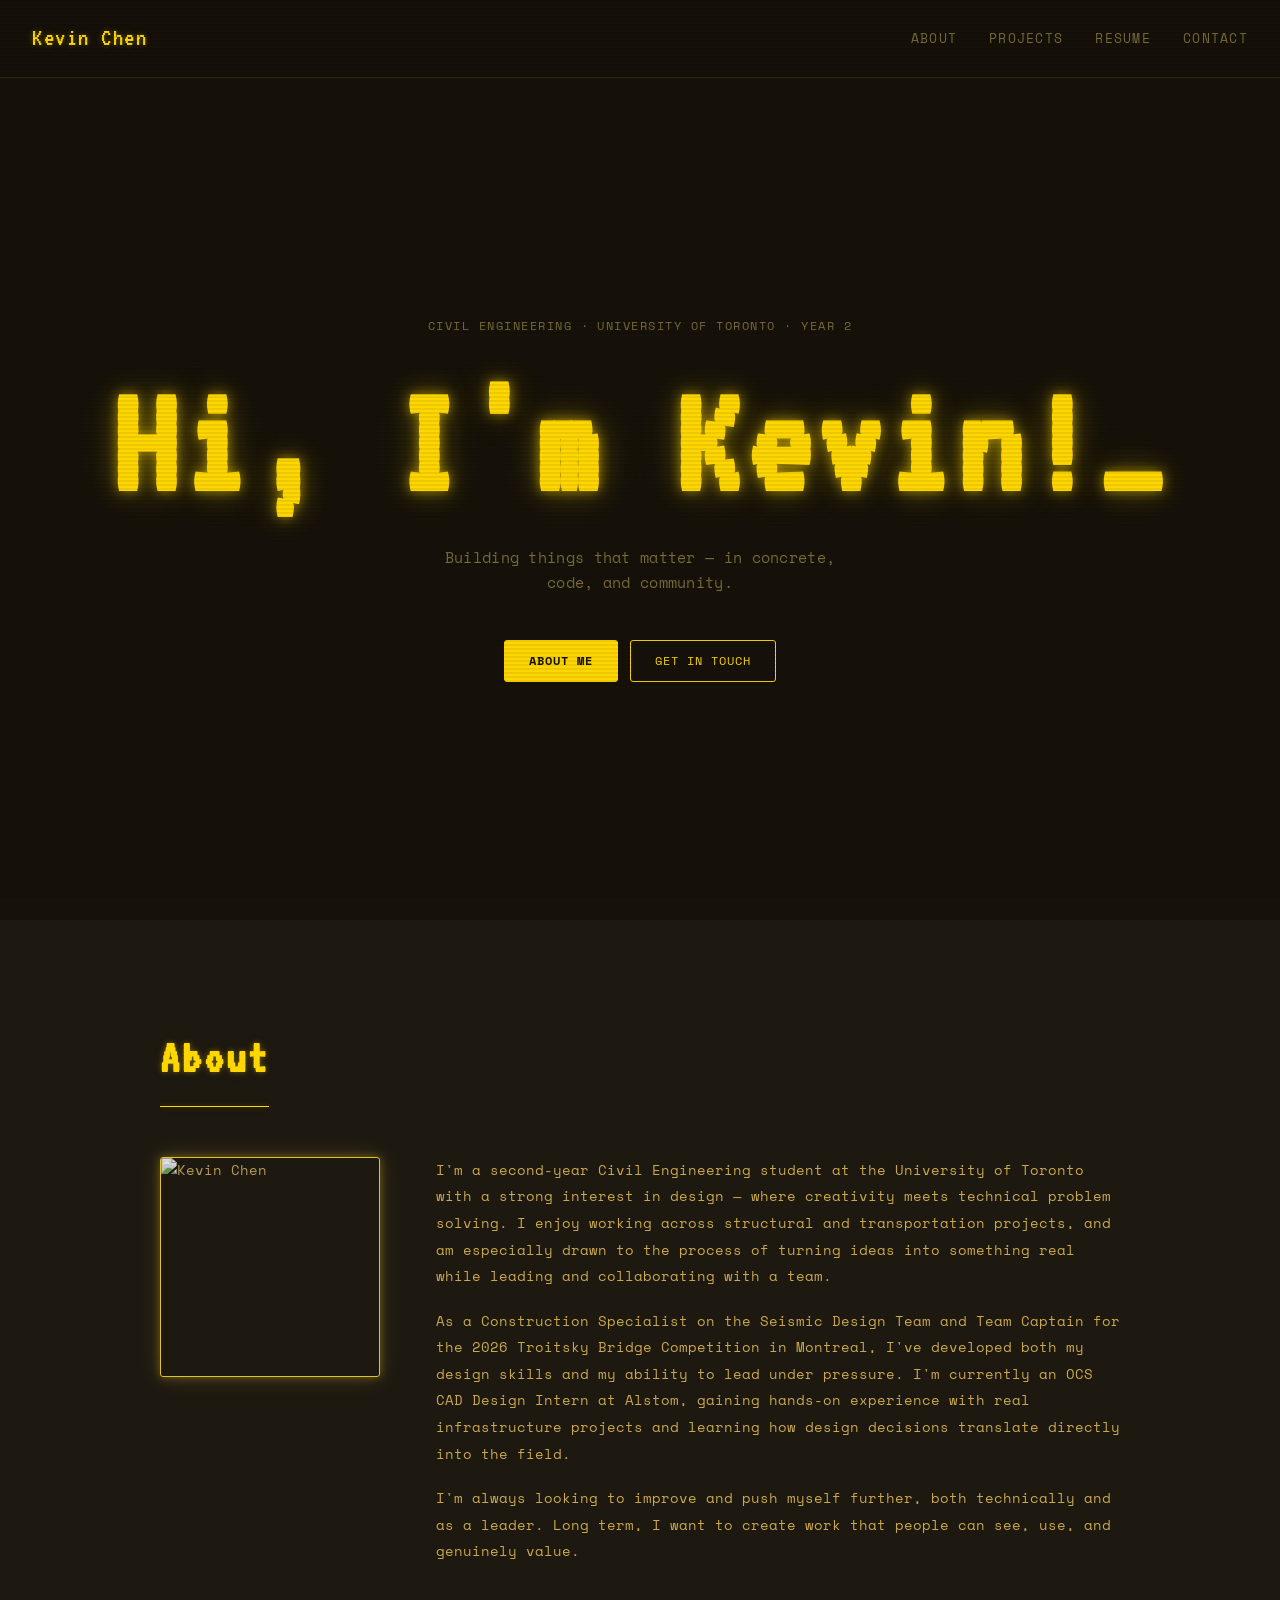
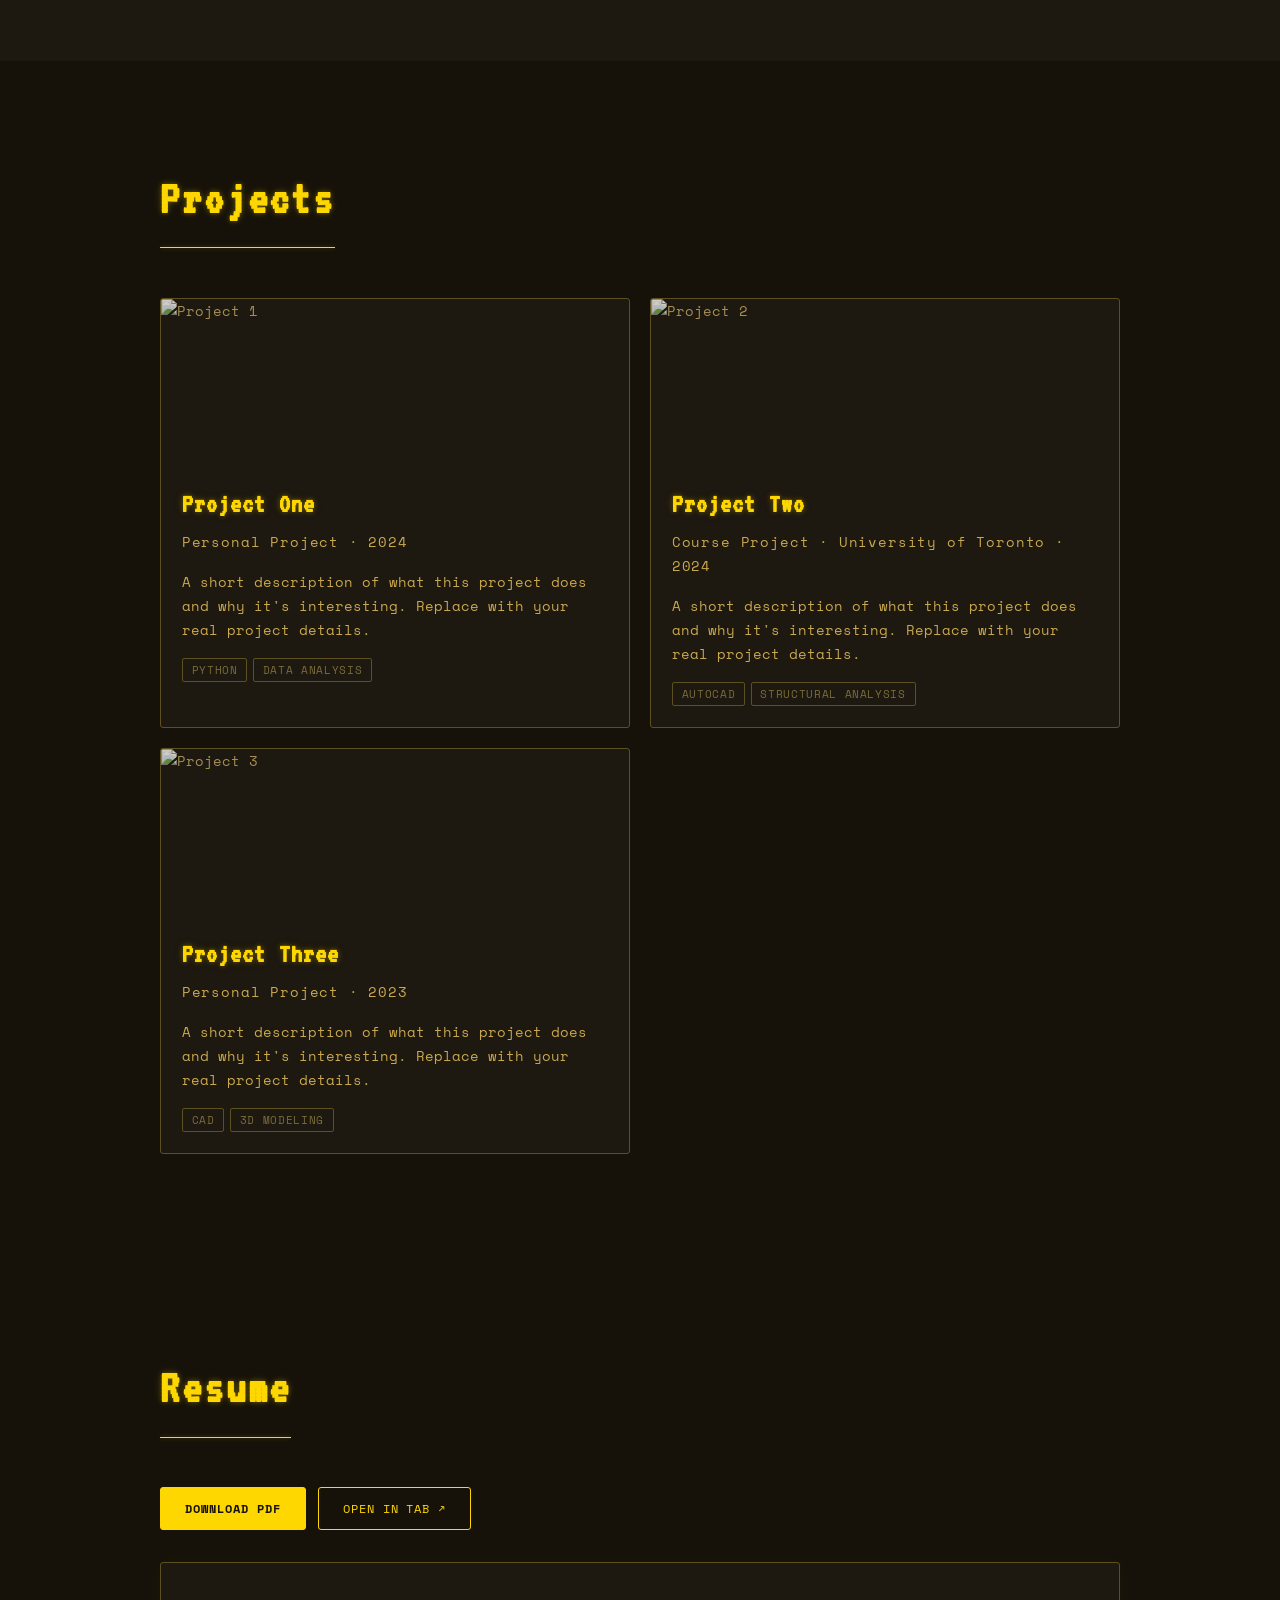
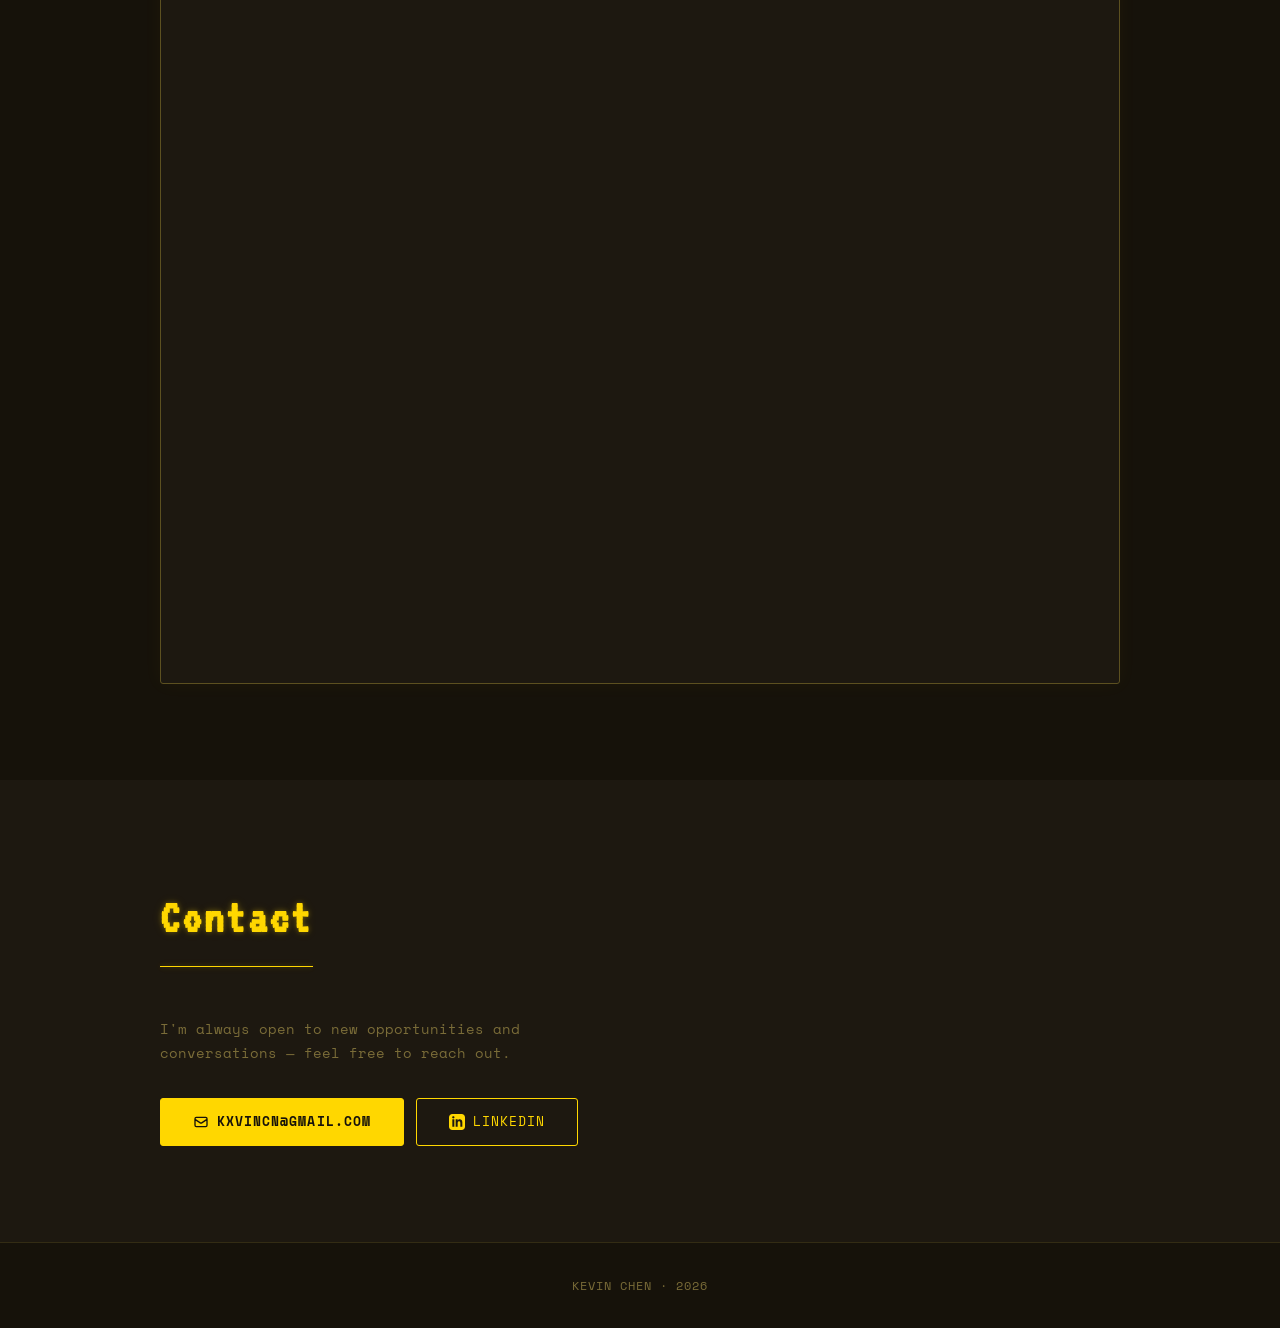
==== index.html @ e29d105c "Lighter bg, reduced glow, larger fonts, hide-on-scroll nav, add projects section" ====
<!DOCTYPE html>
<html lang="en">
<head>
  <meta charset="UTF-8" />
  <meta name="viewport" content="width=device-width, initial-scale=1.0" />
  <title>Kevin Chen</title>
  <link rel="preconnect" href="https://fonts.googleapis.com" />
  <link rel="preconnect" href="https://fonts.gstatic.com" crossorigin />
  <link href="https://fonts.googleapis.com/css2?family=VT323&family=Space+Mono:ital,wght@0,400;0,700;1,400&display=swap" rel="stylesheet" />
  <link rel="stylesheet" href="style.css" />
</head>
<body>

  <!-- NAV -->
  <nav>
    <a href="#" class="nav-logo">Kevin Chen</a>
    <ul>
      <li><a href="#about">About</a></li>
      <li><a href="#projects">Projects</a></li>
      <li><a href="#resume">Resume</a></li>
      <li><a href="#contact">Contact</a></li>
    </ul>
  </nav>

  <!-- HERO -->
  <section class="hero">
    <div class="hero-content">
      <p class="hero-pre">Civil Engineering · University of Toronto · Year 2</p>
      <h1>Hi, I'm Kevin!</h1>
      <p class="hero-sub">Building things that matter — in concrete, code, and community.</p>
      <div class="hero-cta">
        <a href="#about" class="btn btn-primary">About Me</a>
        <a href="#contact" class="btn btn-ghost">Get in Touch</a>
      </div>
    </div>
  </section>

  <!-- ABOUT -->
  <section id="about" class="section section-alt">
    <div class="container">
      <h2 class="section-title">About</h2>
      <div class="about-grid">
        <div class="about-img-wrap">
          <img src="https://placehold.co/280x280/1d1810/ffd700?text=Photo" alt="Kevin Chen" />
        </div>
        <div class="about-text">
          <p>I'm a second-year Civil Engineering student at the University of Toronto with a strong interest in design — where creativity meets technical problem solving. I enjoy working across structural and transportation projects, and am especially drawn to the process of turning ideas into something real while leading and collaborating with a team.</p>
          <p>As a Construction Specialist on the Seismic Design Team and Team Captain for the 2026 Troitsky Bridge Competition in Montreal, I've developed both my design skills and my ability to lead under pressure. I'm currently an OCS CAD Design Intern at Alstom, gaining hands-on experience with real infrastructure projects and learning how design decisions translate directly into the field.</p>
          <p>I'm always looking to improve and push myself further, both technically and as a leader. Long term, I want to create work that people can see, use, and genuinely value.</p>
        </div>
      </div>
    </div>
  </section>

  <!-- PROJECTS -->
  <section id="projects" class="section">
    <div class="container">
      <h2 class="section-title">Projects</h2>
      <div class="projects-grid">

        <a href="#" class="project-card">
          <div class="project-card-img">
            <img src="https://placehold.co/600x320/1d1810/ffd700?text=Project+1" alt="Project 1" />
          </div>
          <div class="project-card-body">
            <h4>Project One</h4>
            <p class="project-card-org">Personal Project &middot; 2024</p>
            <p>A short description of what this project does and why it's interesting. Replace with your real project details.</p>
            <div class="project-tags">
              <span>Python</span><span>Data Analysis</span>
            </div>
          </div>
        </a>

        <a href="#" class="project-card">
          <div class="project-card-img">
            <img src="https://placehold.co/600x320/1d1810/ffd700?text=Project+2" alt="Project 2" />
          </div>
          <div class="project-card-body">
            <h4>Project Two</h4>
            <p class="project-card-org">Course Project &middot; University of Toronto &middot; 2024</p>
            <p>A short description of what this project does and why it's interesting. Replace with your real project details.</p>
            <div class="project-tags">
              <span>AutoCAD</span><span>Structural Analysis</span>
            </div>
          </div>
        </a>

        <a href="#" class="project-card">
          <div class="project-card-img">
            <img src="https://placehold.co/600x320/1d1810/ffd700?text=Project+3" alt="Project 3" />
          </div>
          <div class="project-card-body">
            <h4>Project Three</h4>
            <p class="project-card-org">Personal Project &middot; 2023</p>
            <p>A short description of what this project does and why it's interesting. Replace with your real project details.</p>
            <div class="project-tags">
              <span>CAD</span><span>3D Modeling</span>
            </div>
          </div>
        </a>

      </div>
    </div>
  </section>

  <!-- RESUME -->
  <section id="resume" class="section">
    <div class="container">
      <h2 class="section-title">Resume</h2>
      <div class="resume-actions">
        <a href="Resume%20-%20Kevin%20Chen.pdf" download class="btn btn-primary">Download PDF</a>
        <a href="Resume%20-%20Kevin%20Chen.pdf" target="_blank" rel="noopener" class="btn btn-ghost">Open in Tab ↗</a>
      </div>
      <div class="resume-embed">
        <iframe src="Resume%20-%20Kevin%20Chen.pdf" title="Kevin Chen Resume"></iframe>
      </div>
    </div>
  </section>

  <!-- CONTACT -->
  <section id="contact" class="section section-alt">
    <div class="container">
      <h2 class="section-title">Contact</h2>
      <p class="contact-sub">I'm always open to new opportunities and conversations — feel free to reach out.</p>
      <div class="contact-btns">
        <a href="mailto:kxvincn@gmail.com" class="btn btn-primary btn-lg">
          <svg width="16" height="16" fill="none" viewBox="0 0 24 24" stroke="currentColor" stroke-width="2"><path d="M3 8l7.89 5.26a2 2 0 002.22 0L21 8M5 19h14a2 2 0 002-2V7a2 2 0 00-2-2H5a2 2 0 00-2 2v10a2 2 0 002 2z"/></svg>
          kxvincn@gmail.com
        </a>
        <a href="https://www.linkedin.com/in/kevincn02" target="_blank" rel="noopener" class="btn btn-ghost btn-lg">
          <svg width="16" height="16" fill="currentColor" viewBox="0 0 24 24"><path d="M19 0h-14c-2.761 0-5 2.239-5 5v14c0 2.761 2.239 5 5 5h14c2.762 0 5-2.239 5-5v-14c0-2.761-2.238-5-5-5zm-11 19h-3v-11h3v11zm-1.5-12.268c-.966 0-1.75-.79-1.75-1.764s.784-1.764 1.75-1.764 1.75.79 1.75 1.764-.783 1.764-1.75 1.764zm13.5 12.268h-3v-5.604c0-3.368-4-3.113-4 0v5.604h-3v-11h3v1.765c1.396-2.586 7-2.777 7 2.476v6.759z"/></svg>
          LinkedIn
        </a>
      </div>
    </div>
  </section>

  <!-- FOOTER -->
  <footer>
    <p>Kevin Chen &middot; 2026</p>
  </footer>

  <script>
    (function () {
      var nav = document.querySelector('nav');
      var lastY = 0;
      window.addEventListener('scroll', function () {
        var y = window.scrollY;
        if (y > lastY && y > 80) {
          nav.classList.add('nav-hidden');
        } else {
          nav.classList.remove('nav-hidden');
        }
        lastY = y;
      }, { passive: true });
    }());
  </script>
</body>
</html>
---- style.css ----
/* ── Reset & Base ─────────────────────────────── */
*, *::before, *::after { box-sizing: border-box; margin: 0; padding: 0; }

:root {
  --bg:         #16120a;
  --bg-alt:     #1d1810;
  --border:     #332c14;
  --border-hi:  #5c5020;
  --text:       #c9a84e;
  --muted:      #7a6c38;
  --yellow:     #ffd700;
  --yellow-hi:  #ffe84d;
  --yellow-lo:  rgba(255, 215, 0, 0.09);
  --radius:     3px;
  --max-w:      960px;
  --font:       'Space Mono', 'Courier New', monospace;
  --font-head:  'VT323', monospace;
  --ease:       0.2s ease;
  --glow-sm:    0 0 5px rgba(255,215,0,0.30), 0 0 11px rgba(255,215,0,0.13);
  --glow-md:    0 0 8px rgba(255,215,0,0.42), 0 0 20px rgba(255,215,0,0.20), 0 0 42px rgba(255,215,0,0.07);
  --glow-lg:    0 0 12px rgba(255,215,0,0.55), 0 0 28px rgba(255,215,0,0.30), 0 0 60px rgba(255,215,0,0.10);
  --glow-box:   0 0 10px rgba(255,215,0,0.38), 0 0 24px rgba(255,215,0,0.16);
}

html { scroll-behavior: smooth; }

body {
  background: var(--bg);
  color: var(--text);
  font-family: var(--font);
  font-size: 14px;
  line-height: 1.75;
}

/* CRT scanline overlay */
body::after {
  content: '';
  position: fixed;
  inset: 0;
  background: repeating-linear-gradient(
    0deg,
    transparent,
    transparent 2px,
    rgba(0, 0, 0, 0.07) 2px,
    rgba(0, 0, 0, 0.07) 4px
  );
  pointer-events: none;
  z-index: 9999;
}

a { color: inherit; text-decoration: none; }
img { display: block; max-width: 100%; }

/* ── Nav ──────────────────────────────────────── */
nav {
  position: sticky;
  top: 0;
  z-index: 100;
  display: flex;
  align-items: center;
  justify-content: space-between;
  padding: 1rem 2rem;
  background: rgba(22, 18, 10, 0.95);
  backdrop-filter: blur(10px);
  -webkit-backdrop-filter: blur(10px);
  border-bottom: 1px solid var(--border);
  transition: opacity 0.35s ease, transform 0.35s ease;
}

nav.nav-hidden {
  opacity: 0;
  pointer-events: none;
  transform: translateY(-100%);
}

.nav-logo {
  font-family: var(--font-head);
  font-size: 1.6rem;
  letter-spacing: 0.06em;
  color: var(--yellow);
  text-shadow: var(--glow-sm);
  transition: text-shadow var(--ease);
}

.nav-logo:hover { text-shadow: var(--glow-md); }

nav ul {
  display: flex;
  gap: 2rem;
  list-style: none;
}

nav ul a {
  color: var(--muted);
  font-size: 0.8rem;
  letter-spacing: 0.10em;
  text-transform: uppercase;
  transition: color var(--ease), text-shadow var(--ease);
}

nav ul a:hover {
  color: var(--yellow);
  text-shadow: var(--glow-sm);
}

/* ── Hero ─────────────────────────────────────── */
.hero {
  min-height: calc(100vh - 58px);
  display: flex;
  align-items: center;
  justify-content: center;
  text-align: center;
  padding: 4rem 2rem;
}

.hero-pre {
  font-size: 0.78rem;
  color: var(--muted);
  letter-spacing: 0.12em;
  text-transform: uppercase;
  margin-bottom: 1.6rem;
}

.hero-content h1 {
  font-family: var(--font-head);
  font-size: clamp(4.5rem, 13vw, 10rem);
  line-height: 1.0;
  letter-spacing: 0.04em;
  margin-bottom: 1.4rem;
  color: var(--yellow);
  text-shadow: var(--glow-lg);
}

/* blinking terminal cursor */
.hero-content h1::after {
  content: '_';
  animation: blink 1.1s step-end infinite;
}

@keyframes blink {
  0%, 100% { opacity: 1; }
  50%       { opacity: 0; }
}

.hero-sub {
  font-size: 0.92rem;
  color: var(--muted);
  margin-bottom: 2.8rem;
  max-width: 420px;
  margin-left: auto;
  margin-right: auto;
  line-height: 1.7;
  letter-spacing: 0.02em;
}

.hero-cta { display: flex; gap: 0.75rem; justify-content: center; flex-wrap: wrap; }

/* ── Buttons ──────────────────────────────────── */
.btn {
  display: inline-flex;
  align-items: center;
  gap: 0.5rem;
  padding: 0.6rem 1.5rem;
  font-family: var(--font);
  font-size: 0.76rem;
  letter-spacing: 0.08em;
  text-transform: uppercase;
  cursor: pointer;
  border-radius: var(--radius);
  transition: all var(--ease);
  white-space: nowrap;
  border: 1px solid var(--yellow);
}

.btn-primary {
  background: var(--yellow);
  color: #16120a;
  font-weight: 700;
}

.btn-primary:hover {
  background: var(--yellow-hi);
  border-color: var(--yellow-hi);
  box-shadow: var(--glow-box);
}

.btn-ghost {
  background: transparent;
  color: var(--yellow);
}

.btn-ghost:hover {
  background: var(--yellow-lo);
  color: var(--yellow-hi);
  text-shadow: var(--glow-sm);
  box-shadow: var(--glow-box);
}

.btn-lg { padding: 0.72rem 2rem; font-size: 0.82rem; }

/* ── Sections ─────────────────────────────────── */
.section { padding: 6rem 2rem; }
.section-alt { background: var(--bg-alt); }

.container {
  max-width: var(--max-w);
  margin: 0 auto;
}

.section-title {
  font-family: var(--font-head);
  font-size: 3rem;
  letter-spacing: 0.06em;
  margin-bottom: 0.6rem;
  color: var(--yellow);
  text-shadow: var(--glow-sm);
  display: inline-block;
}

.section-title + * { margin-top: 2.5rem; }

.section-title::after {
  content: '';
  display: block;
  height: 1px;
  background: var(--yellow);
  box-shadow: var(--glow-sm);
  margin-top: 0.4rem;
}

/* ── About ────────────────────────────────────── */
.about-grid {
  display: grid;
  grid-template-columns: 220px 1fr;
  gap: 3.5rem;
  align-items: start;
}

.about-img-wrap img {
  width: 220px;
  height: 220px;
  object-fit: cover;
  border-radius: var(--radius);
  border: 1px solid var(--yellow);
  box-shadow: var(--glow-box);
  filter: sepia(25%) brightness(0.88);
}

.about-text p {
  color: var(--text);
  margin-bottom: 1.1rem;
  font-size: 0.9rem;
  line-height: 1.85;
}

.about-text p:last-child { margin-bottom: 0; }

/* ── Projects ─────────────────────────────────── */
.projects-grid {
  display: grid;
  grid-template-columns: repeat(auto-fill, minmax(420px, 1fr));
  gap: 1.25rem;
}

.project-card {
  display: block;
  border: 1px solid var(--border-hi);
  border-radius: var(--radius);
  overflow: hidden;
  background: var(--bg-alt);
  transition: border-color var(--ease), box-shadow var(--ease), transform var(--ease);
}

.project-card:hover {
  border-color: var(--yellow);
  box-shadow: var(--glow-box);
  transform: translateY(-3px);
}

.project-card-img img {
  width: 100%;
  height: 160px;
  object-fit: cover;
  filter: sepia(30%) brightness(0.8);
}

.project-card-body { padding: 1.3rem; }

.project-card-body h4 {
  font-family: var(--font-head);
  font-size: 1.7rem;
  letter-spacing: 0.04em;
  color: var(--yellow);
  text-shadow: var(--glow-sm);
  margin-bottom: 0.15rem;
}

.project-card-org {
  font-size: 0.76rem;
  color: var(--muted);
  letter-spacing: 0.06em;
  margin-bottom: 0.8rem;
}

.project-card-body > p {
  font-size: 0.86rem;
  color: var(--text);
  line-height: 1.75;
  margin-bottom: 1rem;
}

.project-tags {
  display: flex;
  flex-wrap: wrap;
  gap: 0.35rem;
}

.project-tags span {
  border: 1px solid var(--border-hi);
  color: var(--muted);
  padding: 0.1rem 0.55rem;
  border-radius: 2px;
  font-size: 0.68rem;
  letter-spacing: 0.06em;
  text-transform: uppercase;
}

/* ── Resume ───────────────────────────────────── */
.resume-actions {
  display: flex;
  gap: 0.75rem;
  margin-bottom: 2rem;
  flex-wrap: wrap;
}

.resume-embed {
  border: 1px solid var(--border-hi);
  border-radius: var(--radius);
  overflow: hidden;
  background: var(--bg-alt);
  box-shadow: 0 0 20px rgba(255,215,0,0.04);
}

.resume-embed iframe {
  display: block;
  width: 100%;
  height: 80vh;
  min-height: 600px;
  border: none;
}

/* ── Contact ──────────────────────────────────── */
.contact-sub {
  color: var(--muted);
  font-size: 0.9rem;
  margin-bottom: 2rem;
  max-width: 420px;
  line-height: 1.7;
}

.contact-btns {
  display: flex;
  gap: 0.75rem;
  flex-wrap: wrap;
}

/* ── Footer ───────────────────────────────────── */
footer {
  text-align: center;
  padding: 2rem;
  border-top: 1px solid var(--border);
  color: var(--muted);
  font-size: 0.75rem;
  letter-spacing: 0.08em;
  text-transform: uppercase;
}

/* ── Responsive ───────────────────────────────── */
@media (max-width: 720px) {
  nav ul { gap: 1.2rem; }
  .about-grid { grid-template-columns: 1fr; gap: 2rem; }
  .about-img-wrap img { width: 160px; height: 160px; }
  .projects-grid { grid-template-columns: 1fr; }
  .section { padding: 4rem 1.25rem; }
}

@media (max-width: 480px) {
  nav { padding: 0.9rem 1.25rem; }
  nav ul { gap: 0.8rem; }
  nav ul a { font-size: 0.72rem; }
}
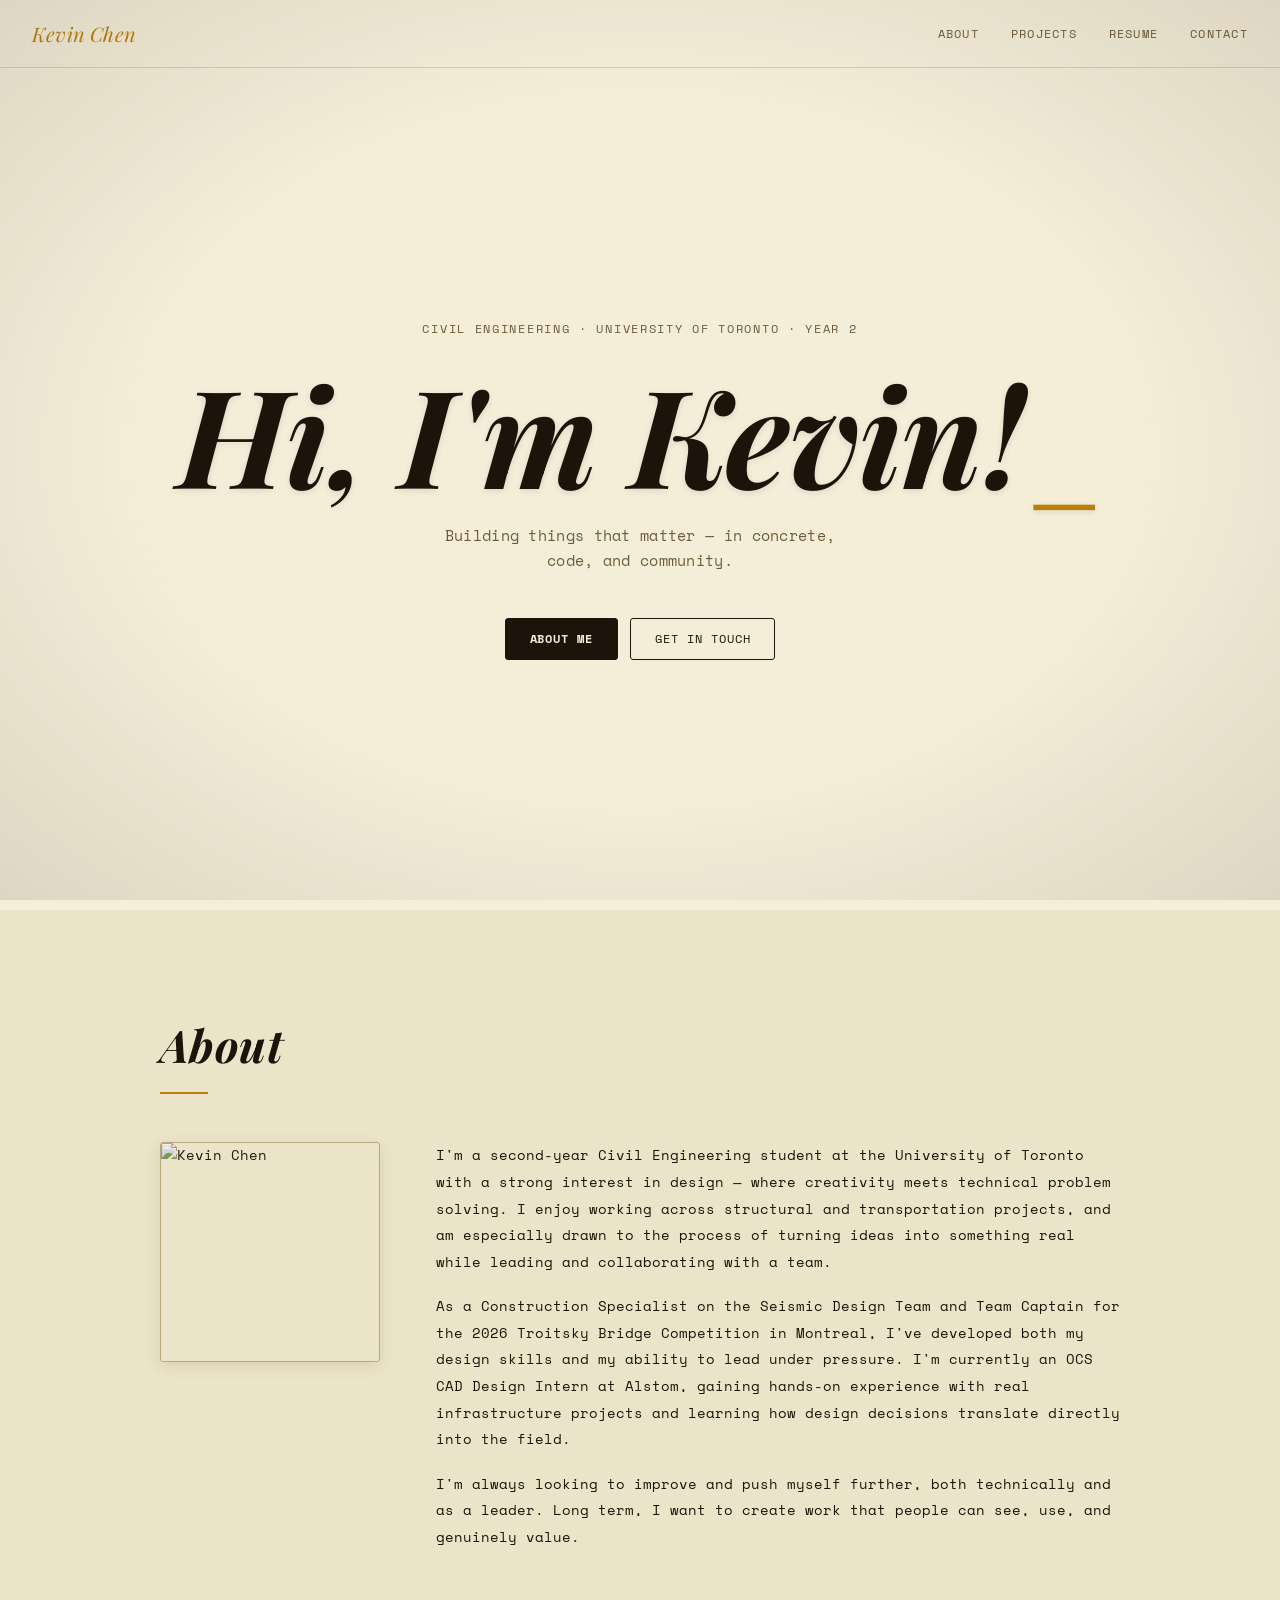
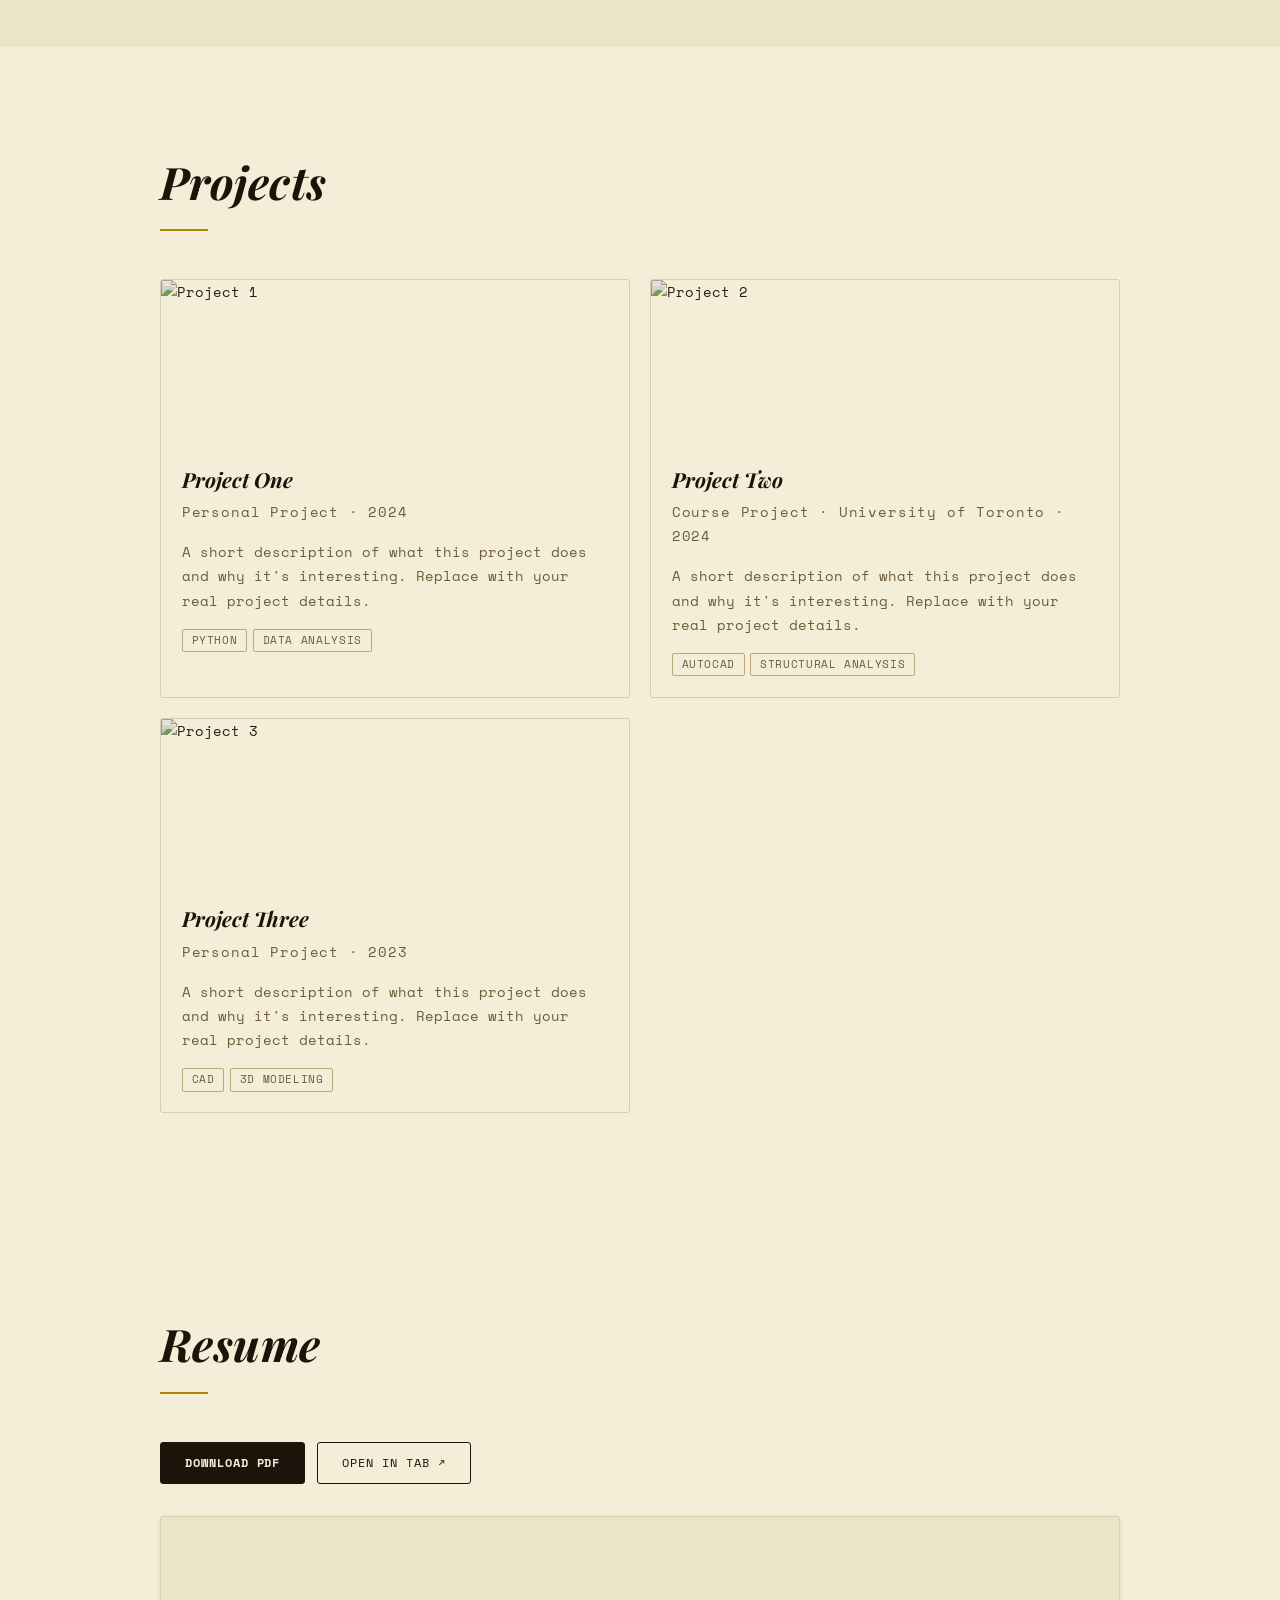
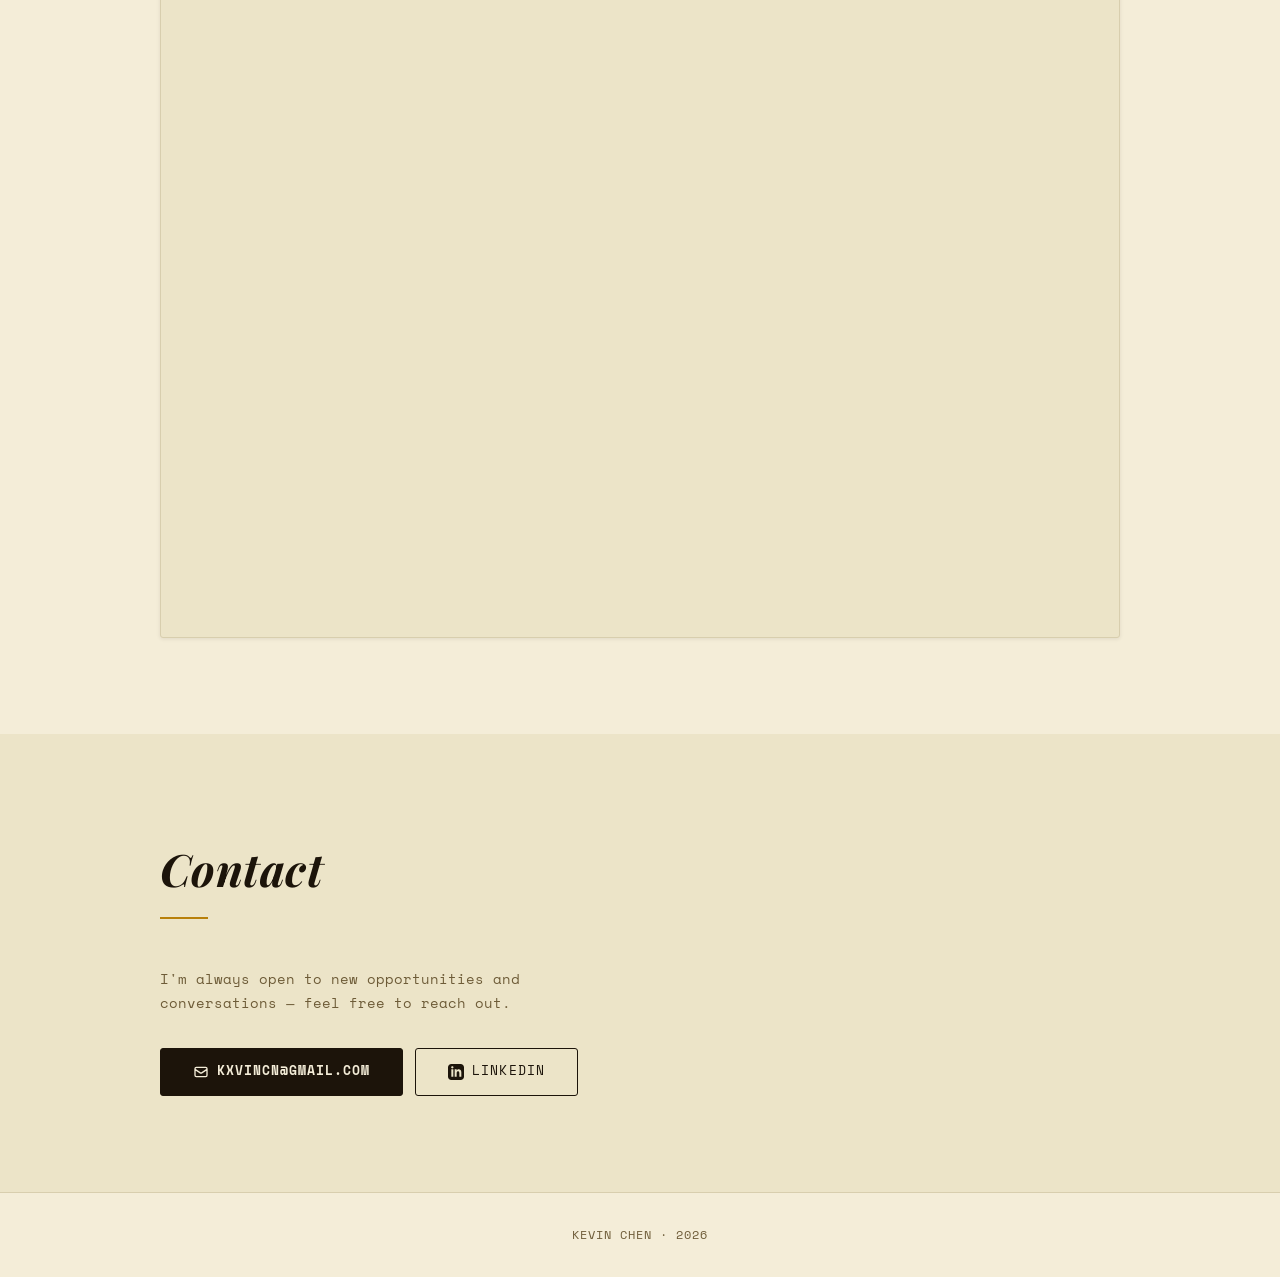
==== commit 8f72a02b: "Retheme to nostalgia cinematic — warm parchment bg, Playfair Display, amber accents" ====
--- a/index.html
+++ b/index.html
@@ -6,7 +6,7 @@
   <title>Kevin Chen</title>
   <link rel="preconnect" href="https://fonts.googleapis.com" />
   <link rel="preconnect" href="https://fonts.gstatic.com" crossorigin />
-  <link href="https://fonts.googleapis.com/css2?family=VT323&family=Space+Mono:ital,wght@0,400;0,700;1,400&display=swap" rel="stylesheet" />
+  <link href="https://fonts.googleapis.com/css2?family=Playfair+Display:ital,wght@0,600;0,700;1,400;1,600;1,700&family=Space+Mono:ital,wght@0,400;0,700;1,400&display=swap" rel="stylesheet" />
   <link rel="stylesheet" href="style.css" />
 </head>
 <body>
@@ -41,7 +41,7 @@
       <h2 class="section-title">About</h2>
       <div class="about-grid">
         <div class="about-img-wrap">
-          <img src="https://placehold.co/280x280/1d1810/ffd700?text=Photo" alt="Kevin Chen" />
+          <img src="https://placehold.co/280x280/ece4c8/6e5c38?text=Photo" alt="Kevin Chen" />
         </div>
         <div class="about-text">
           <p>I'm a second-year Civil Engineering student at the University of Toronto with a strong interest in design — where creativity meets technical problem solving. I enjoy working across structural and transportation projects, and am especially drawn to the process of turning ideas into something real while leading and collaborating with a team.</p>
@@ -60,7 +60,7 @@
 
         <a href="#" class="project-card">
           <div class="project-card-img">
-            <img src="https://placehold.co/600x320/1d1810/ffd700?text=Project+1" alt="Project 1" />
+            <img src="https://placehold.co/600x320/ece4c8/6e5c38?text=Project+1" alt="Project 1" />
           </div>
           <div class="project-card-body">
             <h4>Project One</h4>
@@ -74,7 +74,7 @@
 
         <a href="#" class="project-card">
           <div class="project-card-img">
-            <img src="https://placehold.co/600x320/1d1810/ffd700?text=Project+2" alt="Project 2" />
+            <img src="https://placehold.co/600x320/ece4c8/6e5c38?text=Project+2" alt="Project 2" />
           </div>
           <div class="project-card-body">
             <h4>Project Two</h4>
@@ -88,7 +88,7 @@
 
         <a href="#" class="project-card">
           <div class="project-card-img">
-            <img src="https://placehold.co/600x320/1d1810/ffd700?text=Project+3" alt="Project 3" />
+            <img src="https://placehold.co/600x320/ece4c8/6e5c38?text=Project+3" alt="Project 3" />
           </div>
           <div class="project-card-body">
             <h4>Project Three</h4>
--- a/style.css
+++ b/style.css
@@ -2,24 +2,23 @@
 *, *::before, *::after { box-sizing: border-box; margin: 0; padding: 0; }
 
 :root {
-  --bg:         #16120a;
-  --bg-alt:     #1d1810;
-  --border:     #332c14;
-  --border-hi:  #5c5020;
-  --text:       #c9a84e;
-  --muted:      #7a6c38;
-  --yellow:     #ffd700;
-  --yellow-hi:  #ffe84d;
-  --yellow-lo:  rgba(255, 215, 0, 0.09);
+  --bg:         #f4edd8;
+  --bg-alt:     #ece4c8;
+  --border:     #d8ceae;
+  --border-hi:  #b8a87a;
+  --text:       #1c140a;
+  --muted:      #6e5c38;
+  --accent:     #b8800a;
+  --accent-hi:  #d4940c;
+  --accent-lo:  rgba(184, 128, 10, 0.08);
   --radius:     3px;
   --max-w:      960px;
   --font:       'Space Mono', 'Courier New', monospace;
-  --font-head:  'VT323', monospace;
+  --font-head:  'Playfair Display', Georgia, serif;
   --ease:       0.2s ease;
-  --glow-sm:    0 0 5px rgba(255,215,0,0.30), 0 0 11px rgba(255,215,0,0.13);
-  --glow-md:    0 0 8px rgba(255,215,0,0.42), 0 0 20px rgba(255,215,0,0.20), 0 0 42px rgba(255,215,0,0.07);
-  --glow-lg:    0 0 12px rgba(255,215,0,0.55), 0 0 28px rgba(255,215,0,0.30), 0 0 60px rgba(255,215,0,0.10);
-  --glow-box:   0 0 10px rgba(255,215,0,0.38), 0 0 24px rgba(255,215,0,0.16);
+  --shadow-sm:  0 1px 4px rgba(28, 20, 10, 0.09);
+  --shadow-md:  0 4px 16px rgba(28, 20, 10, 0.11);
+  --accent-glow: 0 3px 14px rgba(184, 128, 10, 0.20), 0 6px 28px rgba(184, 128, 10, 0.10);
 }
 
 html { scroll-behavior: smooth; }
@@ -32,20 +31,14 @@
   line-height: 1.75;
 }
 
-/* CRT scanline overlay */
-body::after {
+/* warm cinematic vignette */
+body::before {
   content: '';
   position: fixed;
   inset: 0;
-  background: repeating-linear-gradient(
-    0deg,
-    transparent,
-    transparent 2px,
-    rgba(0, 0, 0, 0.07) 2px,
-    rgba(0, 0, 0, 0.07) 4px
-  );
+  background: radial-gradient(ellipse at center, transparent 55%, rgba(28, 20, 10, 0.10) 100%);
   pointer-events: none;
-  z-index: 9999;
+  z-index: 9998;
 }
 
 a { color: inherit; text-decoration: none; }
@@ -60,7 +53,7 @@
   align-items: center;
   justify-content: space-between;
   padding: 1rem 2rem;
-  background: rgba(22, 18, 10, 0.95);
+  background: rgba(244, 237, 216, 0.93);
   backdrop-filter: blur(10px);
   -webkit-backdrop-filter: blur(10px);
   border-bottom: 1px solid var(--border);
@@ -75,14 +68,15 @@
 
 .nav-logo {
   font-family: var(--font-head);
-  font-size: 1.6rem;
-  letter-spacing: 0.06em;
-  color: var(--yellow);
-  text-shadow: var(--glow-sm);
-  transition: text-shadow var(--ease);
-}
-
-.nav-logo:hover { text-shadow: var(--glow-md); }
+  font-style: italic;
+  font-weight: 400;
+  font-size: 1.25rem;
+  color: var(--accent);
+  letter-spacing: 0.01em;
+  transition: color var(--ease);
+}
+
+.nav-logo:hover { color: var(--accent-hi); }
 
 nav ul {
   display: flex;
@@ -92,16 +86,13 @@
 
 nav ul a {
   color: var(--muted);
-  font-size: 0.8rem;
+  font-size: 0.78rem;
   letter-spacing: 0.10em;
   text-transform: uppercase;
-  transition: color var(--ease), text-shadow var(--ease);
-}
-
-nav ul a:hover {
-  color: var(--yellow);
-  text-shadow: var(--glow-sm);
-}
+  transition: color var(--ease);
+}
+
+nav ul a:hover { color: var(--text); }
 
 /* ── Hero ─────────────────────────────────────── */
 .hero {
@@ -114,27 +105,32 @@
 }
 
 .hero-pre {
-  font-size: 0.78rem;
-  color: var(--muted);
-  letter-spacing: 0.12em;
+  font-size: 0.76rem;
+  color: var(--muted);
+  letter-spacing: 0.14em;
   text-transform: uppercase;
   margin-bottom: 1.6rem;
 }
 
 .hero-content h1 {
   font-family: var(--font-head);
-  font-size: clamp(4.5rem, 13vw, 10rem);
+  font-size: clamp(4rem, 11vw, 8.5rem);
+  font-weight: 700;
+  font-style: italic;
   line-height: 1.0;
-  letter-spacing: 0.04em;
+  letter-spacing: -0.01em;
   margin-bottom: 1.4rem;
-  color: var(--yellow);
-  text-shadow: var(--glow-lg);
-}
-
-/* blinking terminal cursor */
+  color: var(--text);
+  text-shadow: 0 2px 6px rgba(28, 20, 10, 0.10);
+}
+
+/* blinking cursor */
 .hero-content h1::after {
   content: '_';
+  font-style: normal;
+  font-weight: 400;
   animation: blink 1.1s step-end infinite;
+  color: var(--accent);
 }
 
 @keyframes blink {
@@ -160,43 +156,43 @@
   display: inline-flex;
   align-items: center;
   gap: 0.5rem;
-  padding: 0.6rem 1.5rem;
+  padding: 0.62rem 1.5rem;
   font-family: var(--font);
-  font-size: 0.76rem;
+  font-size: 0.74rem;
   letter-spacing: 0.08em;
   text-transform: uppercase;
   cursor: pointer;
   border-radius: var(--radius);
   transition: all var(--ease);
   white-space: nowrap;
-  border: 1px solid var(--yellow);
+  border: 1px solid var(--text);
 }
 
 .btn-primary {
-  background: var(--yellow);
-  color: #16120a;
+  background: var(--text);
+  color: var(--bg);
   font-weight: 700;
 }
 
 .btn-primary:hover {
-  background: var(--yellow-hi);
-  border-color: var(--yellow-hi);
-  box-shadow: var(--glow-box);
+  background: #2e2210;
+  border-color: #2e2210;
+  box-shadow: var(--shadow-md);
 }
 
 .btn-ghost {
   background: transparent;
-  color: var(--yellow);
+  color: var(--text);
 }
 
 .btn-ghost:hover {
-  background: var(--yellow-lo);
-  color: var(--yellow-hi);
-  text-shadow: var(--glow-sm);
-  box-shadow: var(--glow-box);
-}
-
-.btn-lg { padding: 0.72rem 2rem; font-size: 0.82rem; }
+  background: var(--accent-lo);
+  border-color: var(--accent);
+  color: var(--accent);
+  box-shadow: var(--accent-glow);
+}
+
+.btn-lg { padding: 0.74rem 2rem; font-size: 0.8rem; }
 
 /* ── Sections ─────────────────────────────────── */
 .section { padding: 6rem 2rem; }
@@ -209,12 +205,13 @@
 
 .section-title {
   font-family: var(--font-head);
-  font-size: 3rem;
-  letter-spacing: 0.06em;
-  margin-bottom: 0.6rem;
-  color: var(--yellow);
-  text-shadow: var(--glow-sm);
+  font-size: 2.8rem;
+  font-weight: 700;
+  font-style: italic;
+  letter-spacing: 0.01em;
+  color: var(--text);
   display: inline-block;
+  margin-bottom: 0.5rem;
 }
 
 .section-title + * { margin-top: 2.5rem; }
@@ -222,10 +219,10 @@
 .section-title::after {
   content: '';
   display: block;
-  height: 1px;
-  background: var(--yellow);
-  box-shadow: var(--glow-sm);
-  margin-top: 0.4rem;
+  height: 2px;
+  width: 3rem;
+  background: var(--accent);
+  margin-top: 0.5rem;
 }
 
 /* ── About ────────────────────────────────────── */
@@ -241,9 +238,9 @@
   height: 220px;
   object-fit: cover;
   border-radius: var(--radius);
-  border: 1px solid var(--yellow);
-  box-shadow: var(--glow-box);
-  filter: sepia(25%) brightness(0.88);
+  border: 1px solid var(--border-hi);
+  box-shadow: var(--shadow-md);
+  filter: sepia(30%) contrast(0.95) brightness(0.96);
 }
 
 .about-text p {
@@ -264,16 +261,16 @@
 
 .project-card {
   display: block;
-  border: 1px solid var(--border-hi);
+  border: 1px solid var(--border);
   border-radius: var(--radius);
   overflow: hidden;
-  background: var(--bg-alt);
+  background: var(--bg);
   transition: border-color var(--ease), box-shadow var(--ease), transform var(--ease);
 }
 
 .project-card:hover {
-  border-color: var(--yellow);
-  box-shadow: var(--glow-box);
+  border-color: var(--border-hi);
+  box-shadow: var(--shadow-md);
   transform: translateY(-3px);
 }
 
@@ -281,22 +278,22 @@
   width: 100%;
   height: 160px;
   object-fit: cover;
-  filter: sepia(30%) brightness(0.8);
+  filter: sepia(35%) contrast(0.9) brightness(0.95);
 }
 
 .project-card-body { padding: 1.3rem; }
 
 .project-card-body h4 {
   font-family: var(--font-head);
-  font-size: 1.7rem;
-  letter-spacing: 0.04em;
-  color: var(--yellow);
-  text-shadow: var(--glow-sm);
-  margin-bottom: 0.15rem;
+  font-size: 1.3rem;
+  font-weight: 700;
+  font-style: italic;
+  color: var(--text);
+  margin-bottom: 0.2rem;
 }
 
 .project-card-org {
-  font-size: 0.76rem;
+  font-size: 0.74rem;
   color: var(--muted);
   letter-spacing: 0.06em;
   margin-bottom: 0.8rem;
@@ -304,7 +301,7 @@
 
 .project-card-body > p {
   font-size: 0.86rem;
-  color: var(--text);
+  color: var(--muted);
   line-height: 1.75;
   margin-bottom: 1rem;
 }
@@ -320,7 +317,7 @@
   color: var(--muted);
   padding: 0.1rem 0.55rem;
   border-radius: 2px;
-  font-size: 0.68rem;
+  font-size: 0.66rem;
   letter-spacing: 0.06em;
   text-transform: uppercase;
 }
@@ -334,11 +331,11 @@
 }
 
 .resume-embed {
-  border: 1px solid var(--border-hi);
+  border: 1px solid var(--border);
   border-radius: var(--radius);
   overflow: hidden;
   background: var(--bg-alt);
-  box-shadow: 0 0 20px rgba(255,215,0,0.04);
+  box-shadow: var(--shadow-sm);
 }
 
 .resume-embed iframe {
@@ -370,7 +367,7 @@
   padding: 2rem;
   border-top: 1px solid var(--border);
   color: var(--muted);
-  font-size: 0.75rem;
+  font-size: 0.74rem;
   letter-spacing: 0.08em;
   text-transform: uppercase;
 }
@@ -387,5 +384,5 @@
 @media (max-width: 480px) {
   nav { padding: 0.9rem 1.25rem; }
   nav ul { gap: 0.8rem; }
-  nav ul a { font-size: 0.72rem; }
-}
+  nav ul a { font-size: 0.7rem; }
+}
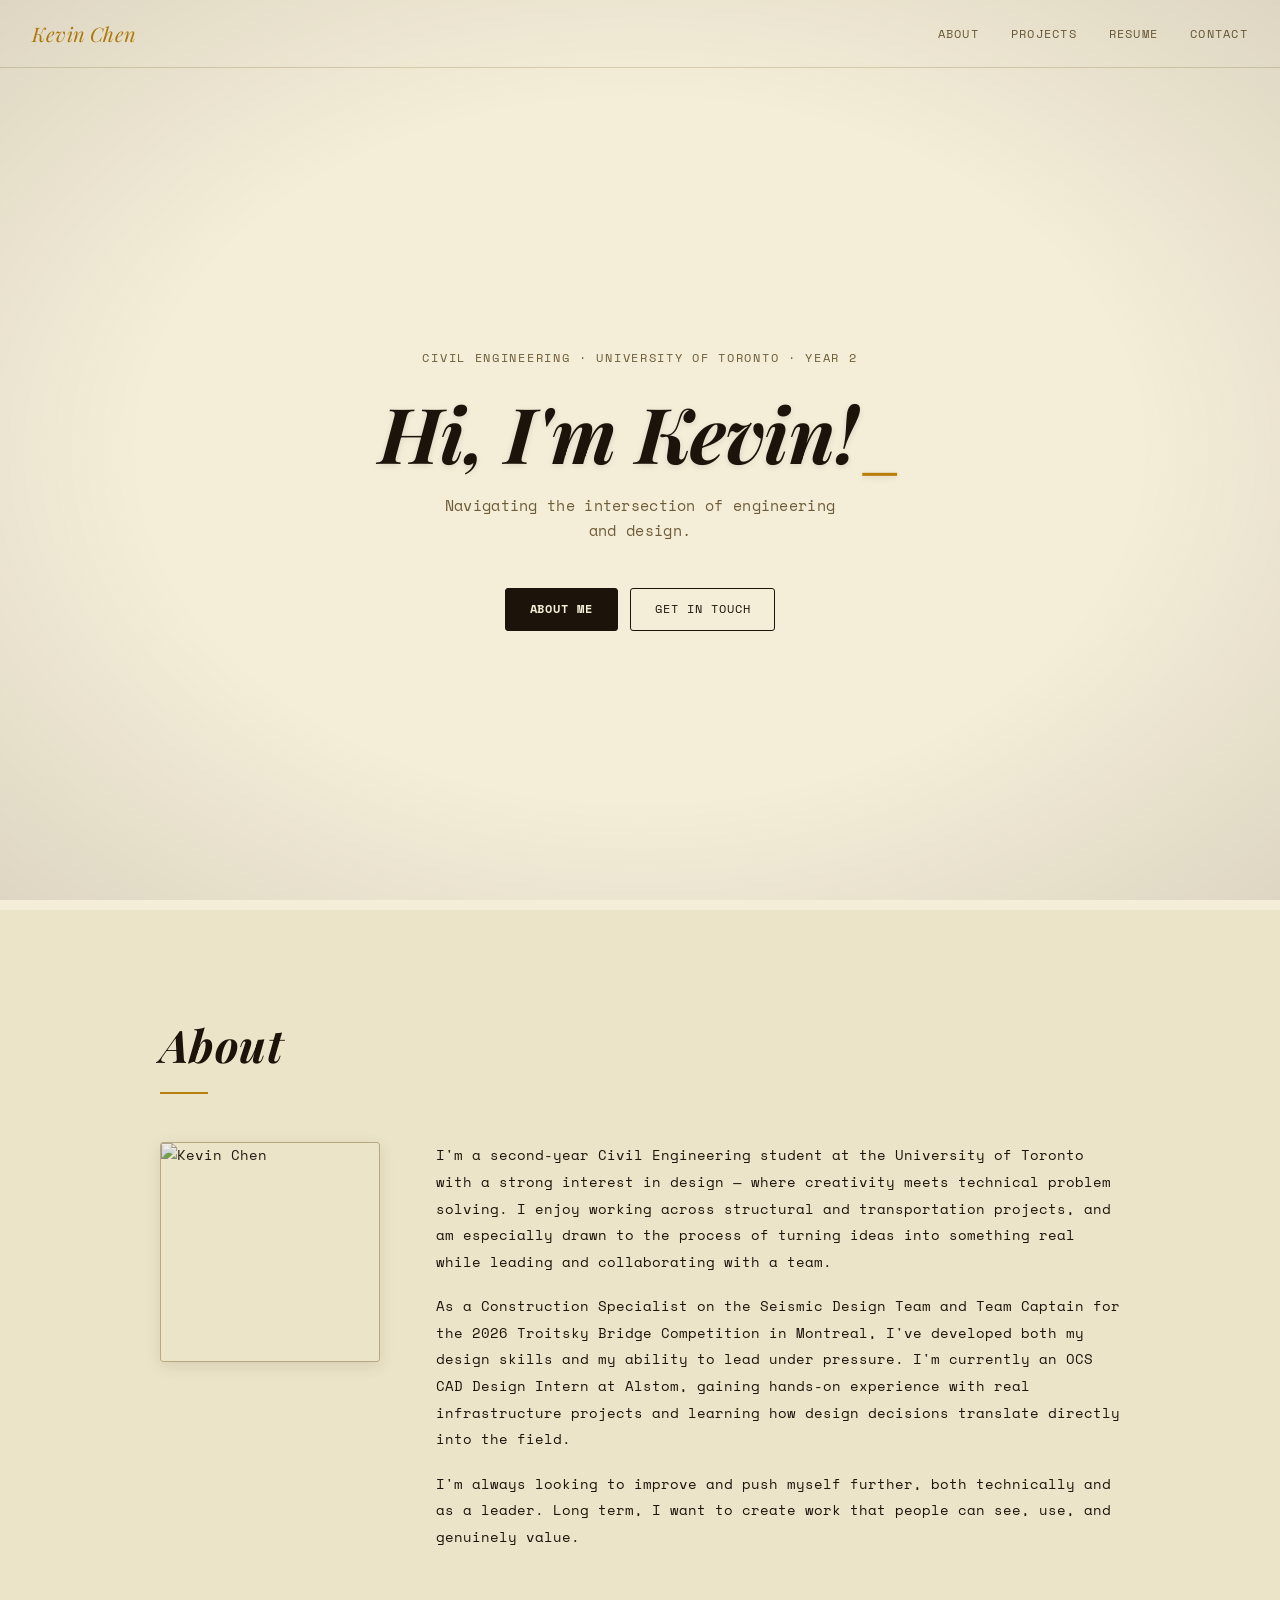
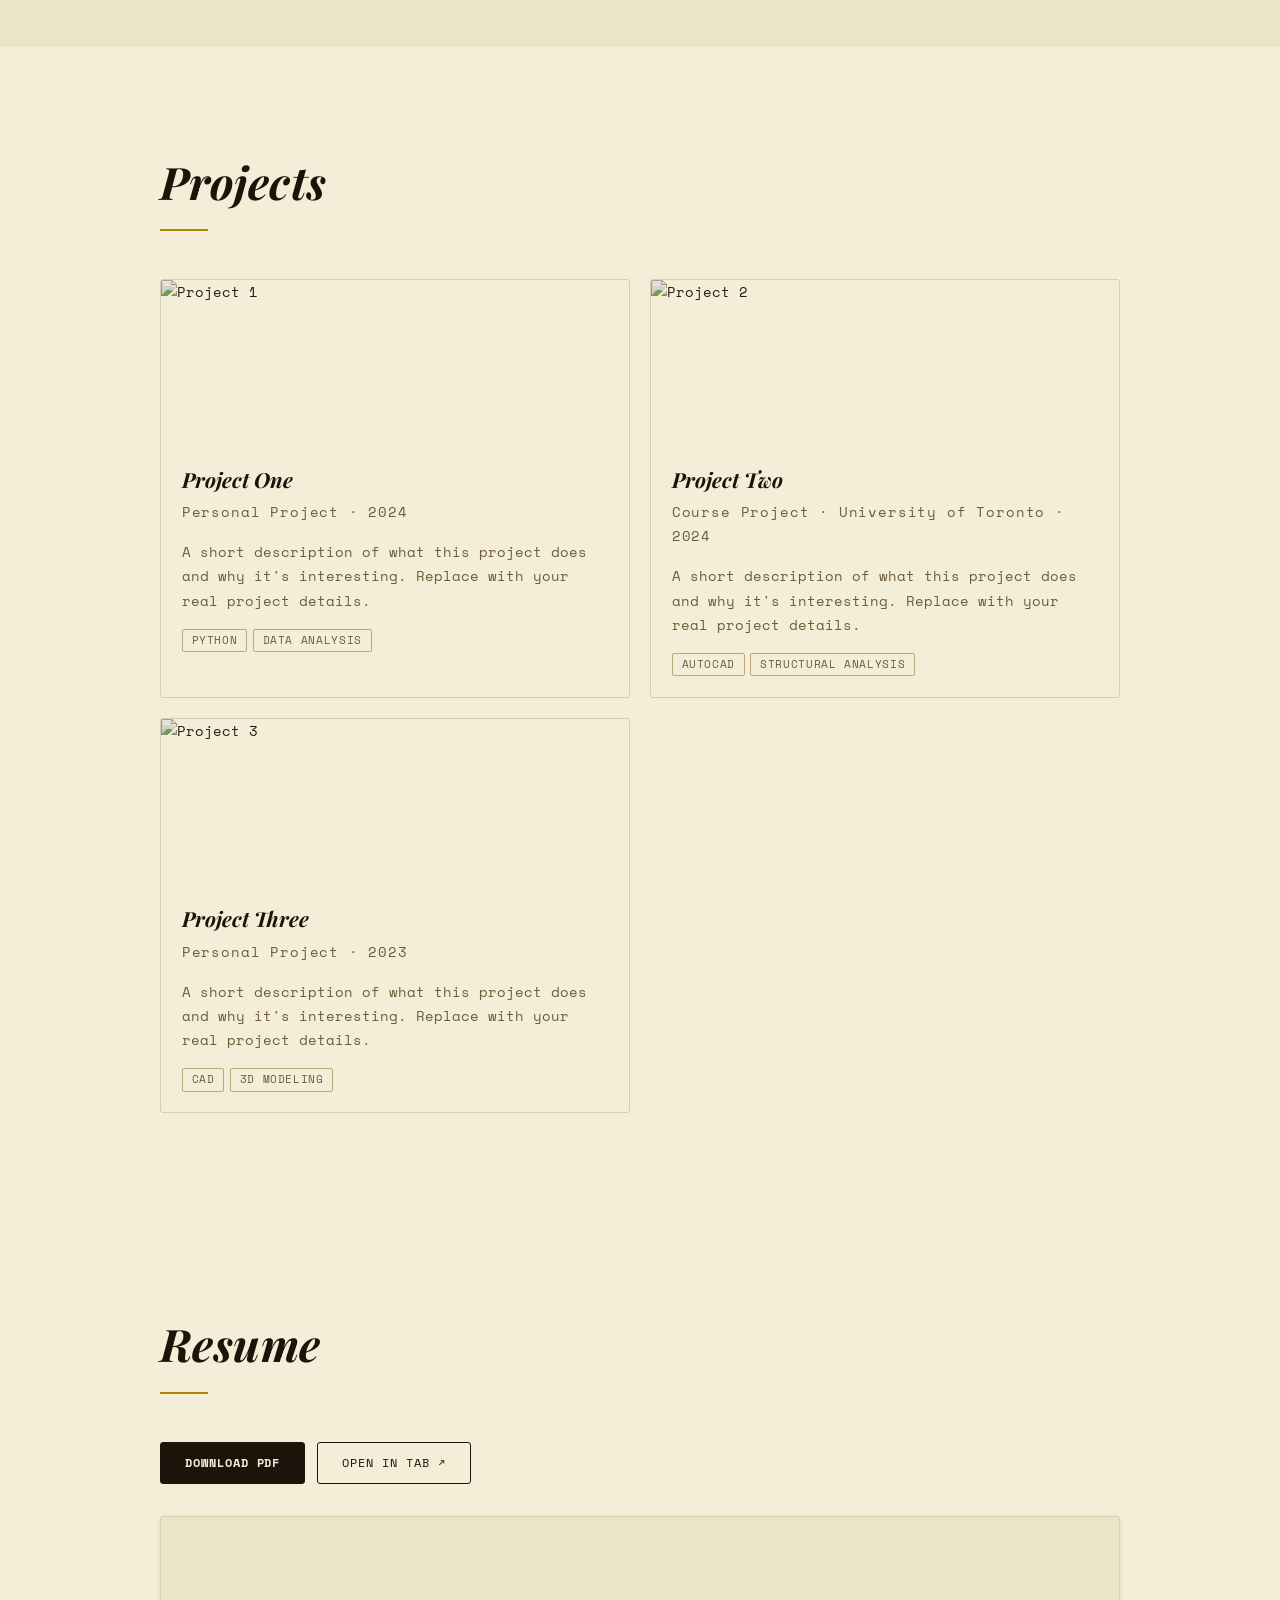
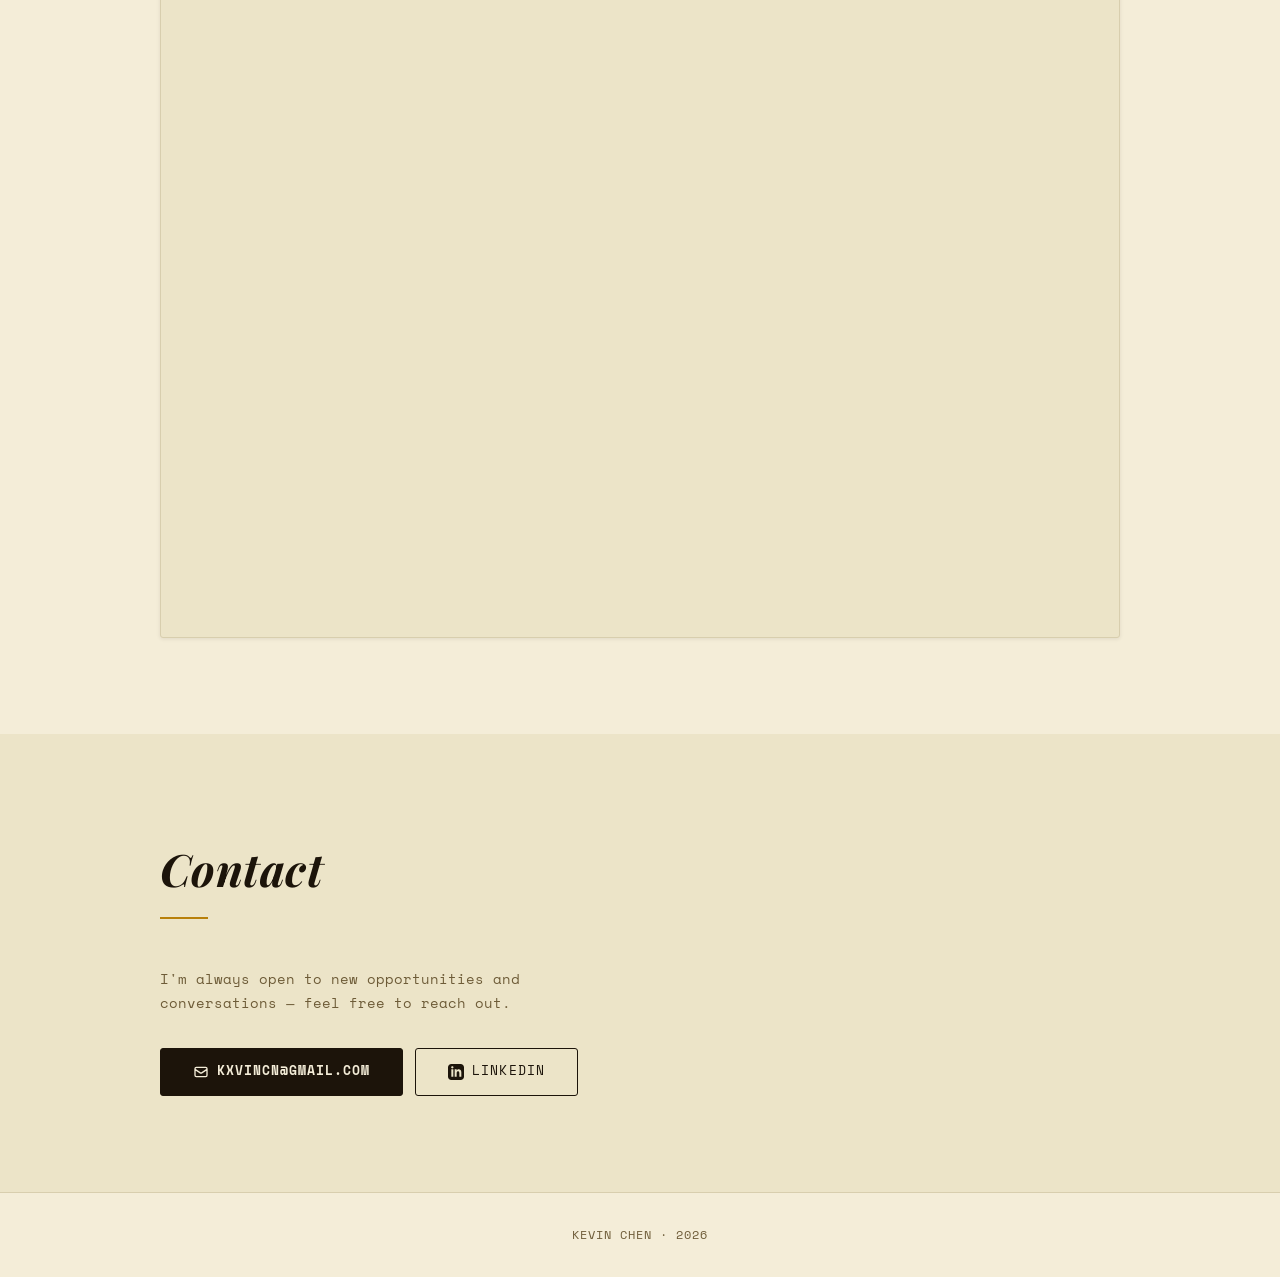
==== commit adfdefec: "Update hero subtitle in index.html" ====
--- a/index.html
+++ b/index.html
@@ -27,7 +27,7 @@
     <div class="hero-content">
       <p class="hero-pre">Civil Engineering · University of Toronto · Year 2</p>
       <h1>Hi, I'm Kevin!</h1>
-      <p class="hero-sub">Building things that matter — in concrete, code, and community.</p>
+      <p class="hero-sub">Navigating the intersection of engineering and design.</p>
       <div class="hero-cta">
         <a href="#about" class="btn btn-primary">About Me</a>
         <a href="#contact" class="btn btn-ghost">Get in Touch</a>
--- a/style.css
+++ b/style.css
@@ -114,10 +114,11 @@
 
 .hero-content h1 {
   font-family: var(--font-head);
-  font-size: clamp(4rem, 11vw, 8.5rem);
+  font-size: clamp(1.8rem, 6vw, 7rem);
   font-weight: 700;
   font-style: italic;
   line-height: 1.0;
+  white-space: nowrap;
   letter-spacing: -0.01em;
   margin-bottom: 1.4rem;
   color: var(--text);
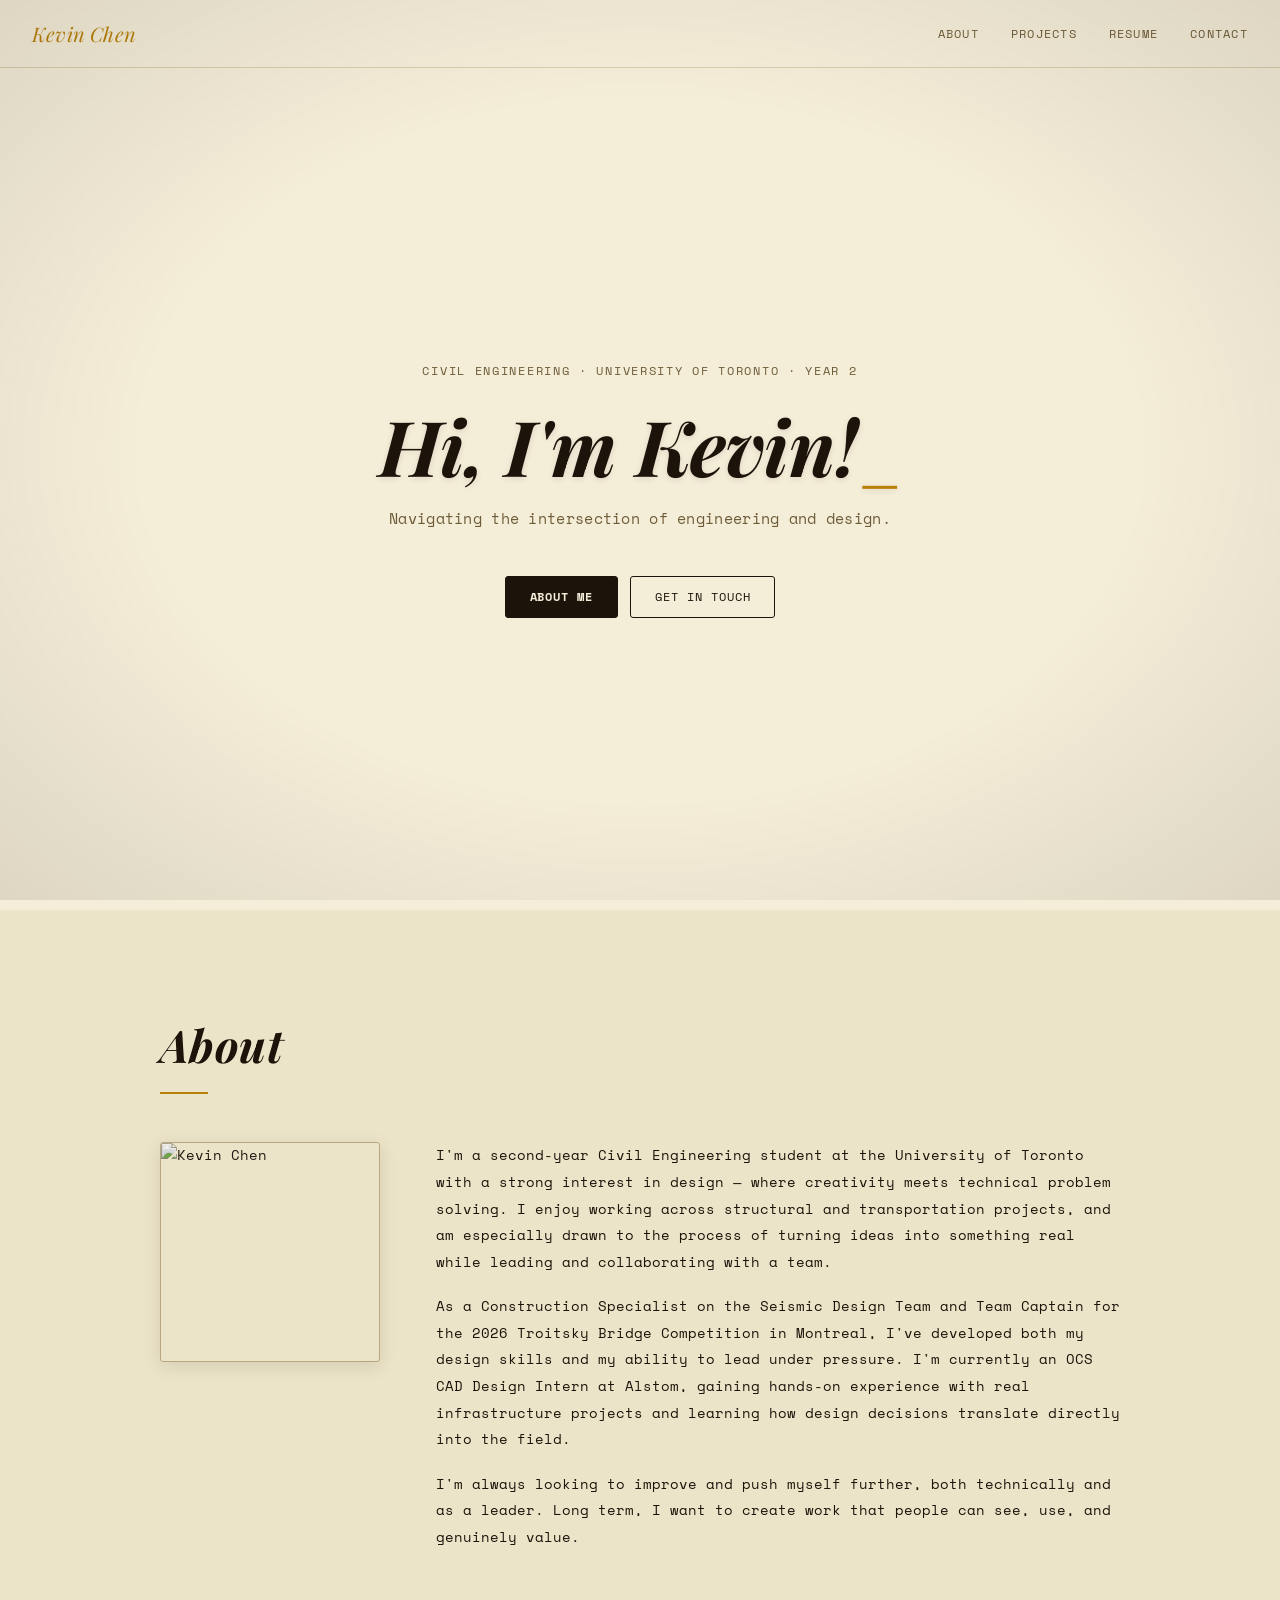
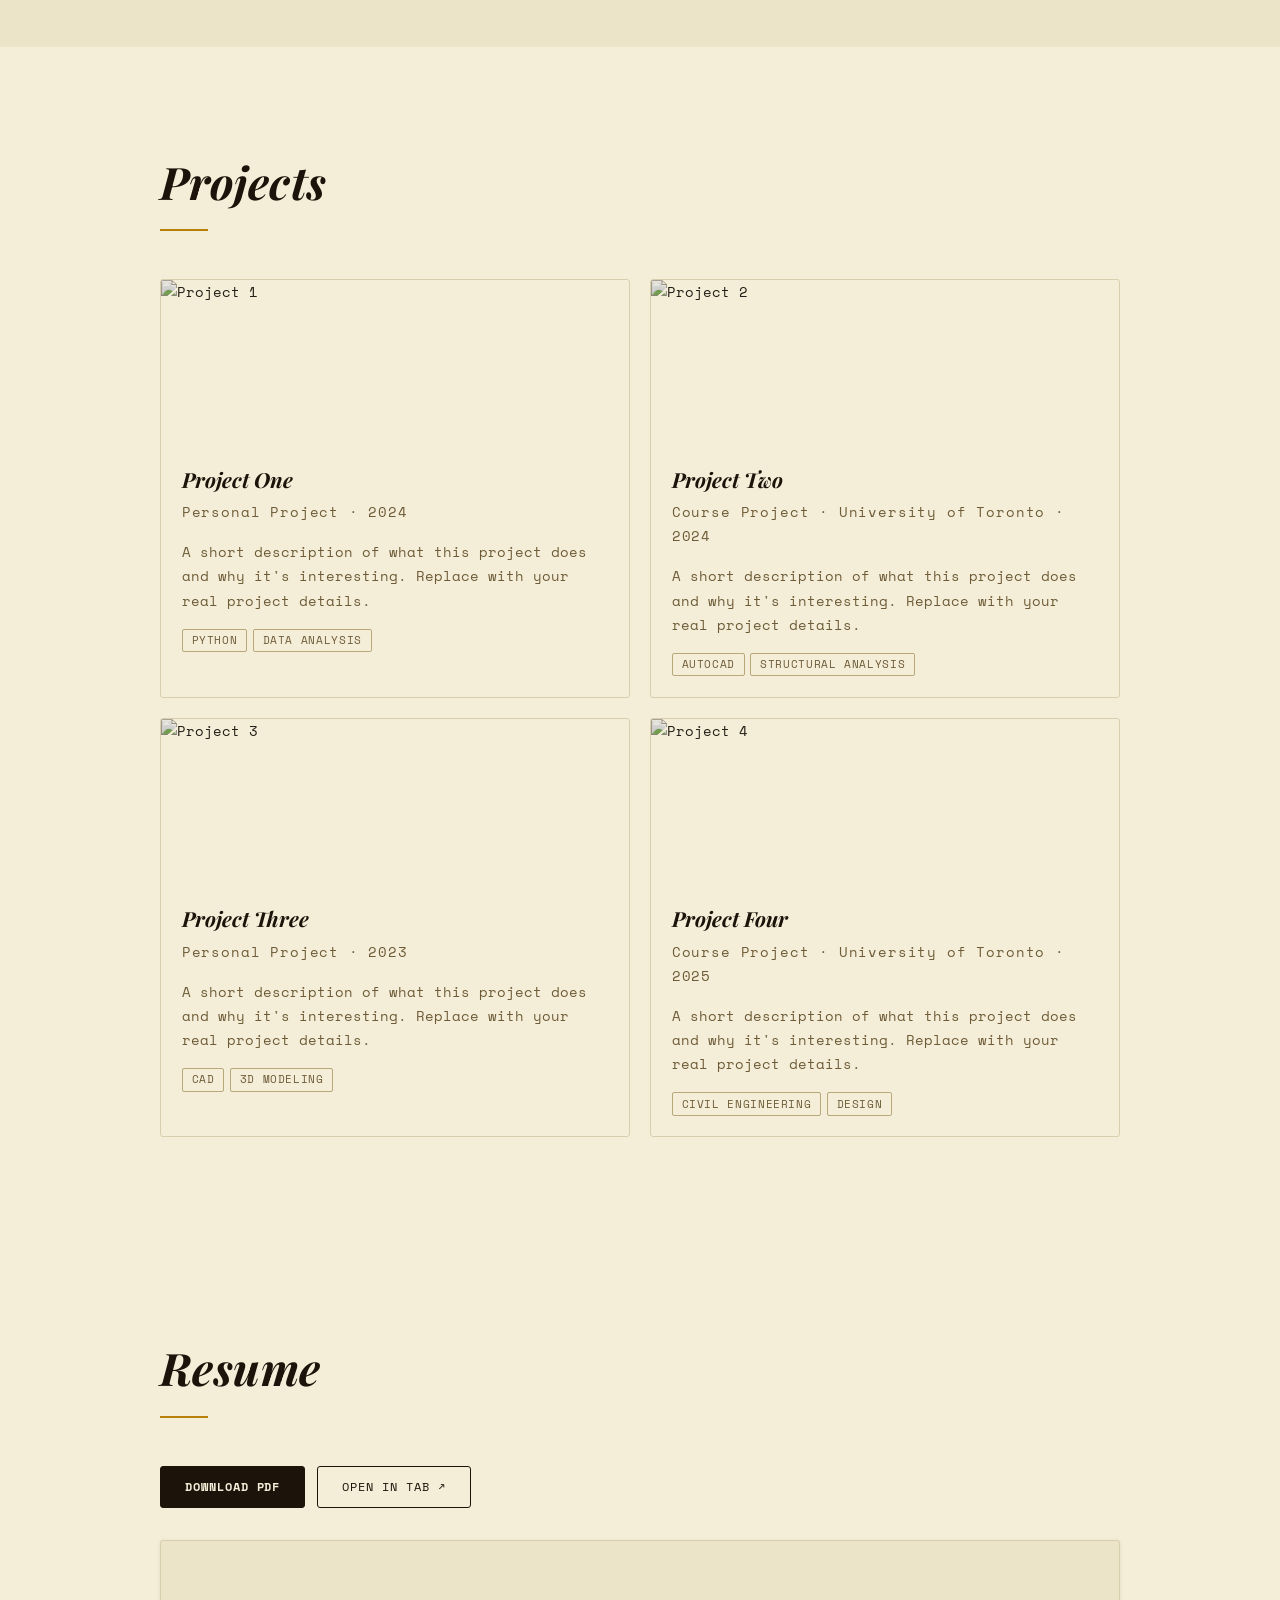
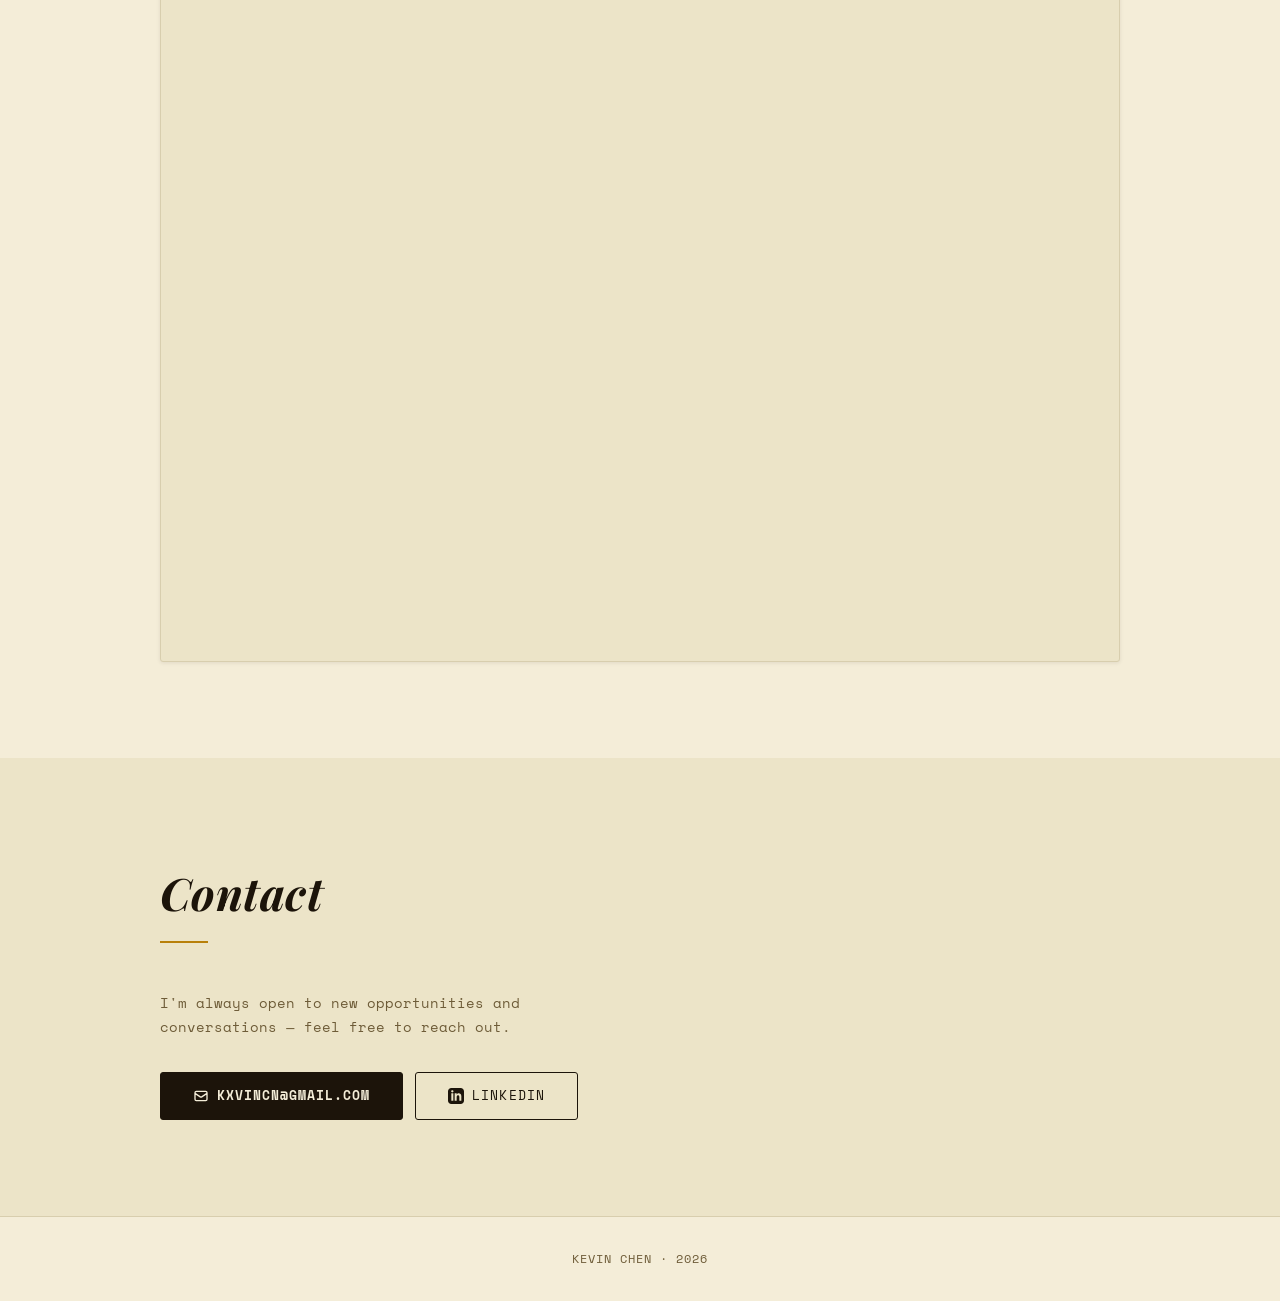
==== commit 43920faf: "Add scroll reveal animations, hero fade-in, project detail pages, 4th project card, fix hero-sub to " ====
--- a/index.html
+++ b/index.html
@@ -38,8 +38,8 @@
   <!-- ABOUT -->
   <section id="about" class="section section-alt">
     <div class="container">
-      <h2 class="section-title">About</h2>
-      <div class="about-grid">
+      <h2 class="section-title reveal">About</h2>
+      <div class="about-grid reveal">
         <div class="about-img-wrap">
           <img src="https://placehold.co/280x280/ece4c8/6e5c38?text=Photo" alt="Kevin Chen" />
         </div>
@@ -55,10 +55,10 @@
   <!-- PROJECTS -->
   <section id="projects" class="section">
     <div class="container">
-      <h2 class="section-title">Projects</h2>
+      <h2 class="section-title reveal">Projects</h2>
       <div class="projects-grid">
 
-        <a href="#" class="project-card">
+        <a href="projects/project-one.html" class="project-card reveal">
           <div class="project-card-img">
             <img src="https://placehold.co/600x320/ece4c8/6e5c38?text=Project+1" alt="Project 1" />
           </div>
@@ -72,7 +72,7 @@
           </div>
         </a>
 
-        <a href="#" class="project-card">
+        <a href="projects/project-two.html" class="project-card reveal">
           <div class="project-card-img">
             <img src="https://placehold.co/600x320/ece4c8/6e5c38?text=Project+2" alt="Project 2" />
           </div>
@@ -86,7 +86,7 @@
           </div>
         </a>
 
-        <a href="#" class="project-card">
+        <a href="projects/project-three.html" class="project-card reveal">
           <div class="project-card-img">
             <img src="https://placehold.co/600x320/ece4c8/6e5c38?text=Project+3" alt="Project 3" />
           </div>
@@ -100,6 +100,20 @@
           </div>
         </a>
 
+        <a href="projects/project-four.html" class="project-card reveal">
+          <div class="project-card-img">
+            <img src="https://placehold.co/600x320/ece4c8/6e5c38?text=Project+4" alt="Project 4" />
+          </div>
+          <div class="project-card-body">
+            <h4>Project Four</h4>
+            <p class="project-card-org">Course Project &middot; University of Toronto &middot; 2025</p>
+            <p>A short description of what this project does and why it's interesting. Replace with your real project details.</p>
+            <div class="project-tags">
+              <span>Civil Engineering</span><span>Design</span>
+            </div>
+          </div>
+        </a>
+
       </div>
     </div>
   </section>
@@ -107,12 +121,12 @@
   <!-- RESUME -->
   <section id="resume" class="section">
     <div class="container">
-      <h2 class="section-title">Resume</h2>
-      <div class="resume-actions">
+      <h2 class="section-title reveal">Resume</h2>
+      <div class="resume-actions reveal">
         <a href="Resume%20-%20Kevin%20Chen.pdf" download class="btn btn-primary">Download PDF</a>
         <a href="Resume%20-%20Kevin%20Chen.pdf" target="_blank" rel="noopener" class="btn btn-ghost">Open in Tab ↗</a>
       </div>
-      <div class="resume-embed">
+      <div class="resume-embed reveal">
         <iframe src="Resume%20-%20Kevin%20Chen.pdf" title="Kevin Chen Resume"></iframe>
       </div>
     </div>
@@ -121,9 +135,9 @@
   <!-- CONTACT -->
   <section id="contact" class="section section-alt">
     <div class="container">
-      <h2 class="section-title">Contact</h2>
-      <p class="contact-sub">I'm always open to new opportunities and conversations — feel free to reach out.</p>
-      <div class="contact-btns">
+      <h2 class="section-title reveal">Contact</h2>
+      <p class="contact-sub reveal">I'm always open to new opportunities and conversations — feel free to reach out.</p>
+      <div class="contact-btns reveal">
         <a href="mailto:kxvincn@gmail.com" class="btn btn-primary btn-lg">
           <svg width="16" height="16" fill="none" viewBox="0 0 24 24" stroke="currentColor" stroke-width="2"><path d="M3 8l7.89 5.26a2 2 0 002.22 0L21 8M5 19h14a2 2 0 002-2V7a2 2 0 00-2-2H5a2 2 0 00-2 2v10a2 2 0 002 2z"/></svg>
           kxvincn@gmail.com
@@ -143,6 +157,7 @@
 
   <script>
     (function () {
+      // Hide/show nav on scroll
       var nav = document.querySelector('nav');
       var lastY = 0;
       window.addEventListener('scroll', function () {
@@ -154,6 +169,20 @@
         }
         lastY = y;
       }, { passive: true });
+
+      // Scroll reveal
+      var observer = new IntersectionObserver(function (entries) {
+        entries.forEach(function (entry) {
+          if (entry.isIntersecting) {
+            entry.target.classList.add('visible');
+            observer.unobserve(entry.target);
+          }
+        });
+      }, { threshold: 0.12 });
+
+      document.querySelectorAll('.reveal').forEach(function (el) {
+        observer.observe(el);
+      });
     }());
   </script>
 </body>
--- a/style.css
+++ b/style.css
@@ -15,9 +15,9 @@
   --max-w:      960px;
   --font:       'Space Mono', 'Courier New', monospace;
   --font-head:  'Playfair Display', Georgia, serif;
-  --ease:       0.2s ease;
+  --ease:       0.22s ease;
   --shadow-sm:  0 1px 4px rgba(28, 20, 10, 0.09);
-  --shadow-md:  0 4px 16px rgba(28, 20, 10, 0.11);
+  --shadow-md:  0 4px 18px rgba(28, 20, 10, 0.11);
   --accent-glow: 0 3px 14px rgba(184, 128, 10, 0.20), 0 6px 28px rgba(184, 128, 10, 0.10);
 }
 
@@ -44,6 +44,39 @@
 a { color: inherit; text-decoration: none; }
 img { display: block; max-width: 100%; }
 
+/* ── Animations ───────────────────────────────── */
+@keyframes fadeInUp {
+  from { opacity: 0; transform: translateY(22px); }
+  to   { opacity: 1; transform: translateY(0); }
+}
+
+@keyframes drawLine {
+  from { width: 0; }
+  to   { width: 3rem; }
+}
+
+/* Scroll reveal base */
+.reveal {
+  opacity: 0;
+  transform: translateY(22px);
+  transition: opacity 0.65s ease, transform 0.65s ease;
+}
+
+.reveal.visible {
+  opacity: 1;
+  transform: translateY(0);
+}
+
+/* Stagger project cards */
+.projects-grid .project-card:nth-child(2) { transition-delay: 0.10s; }
+.projects-grid .project-card:nth-child(3) { transition-delay: 0.20s; }
+.projects-grid .project-card:nth-child(4) { transition-delay: 0.30s; }
+
+/* Reduced motion */
+@media (prefers-reduced-motion: reduce) {
+  *, *::before, *::after { animation-duration: 0.01ms !important; transition-duration: 0.01ms !important; }
+}
+
 /* ── Nav ──────────────────────────────────────── */
 nav {
   position: sticky;
@@ -89,10 +122,23 @@
   font-size: 0.78rem;
   letter-spacing: 0.10em;
   text-transform: uppercase;
+  position: relative;
   transition: color var(--ease);
 }
 
+nav ul a::after {
+  content: '';
+  position: absolute;
+  bottom: -2px;
+  left: 0;
+  width: 0;
+  height: 1px;
+  background: var(--accent);
+  transition: width var(--ease);
+}
+
 nav ul a:hover { color: var(--text); }
+nav ul a:hover::after { width: 100%; }
 
 /* ── Hero ─────────────────────────────────────── */
 .hero {
@@ -110,6 +156,7 @@
   letter-spacing: 0.14em;
   text-transform: uppercase;
   margin-bottom: 1.6rem;
+  animation: fadeInUp 0.7s ease 0.05s both;
 }
 
 .hero-content h1 {
@@ -123,6 +170,7 @@
   margin-bottom: 1.4rem;
   color: var(--text);
   text-shadow: 0 2px 6px rgba(28, 20, 10, 0.10);
+  animation: fadeInUp 0.75s ease 0.18s both;
 }
 
 /* blinking cursor */
@@ -143,14 +191,23 @@
   font-size: 0.92rem;
   color: var(--muted);
   margin-bottom: 2.8rem;
-  max-width: 420px;
-  margin-left: auto;
-  margin-right: auto;
+  white-space: nowrap;
   line-height: 1.7;
   letter-spacing: 0.02em;
-}
-
-.hero-cta { display: flex; gap: 0.75rem; justify-content: center; flex-wrap: wrap; }
+  animation: fadeInUp 0.75s ease 0.32s both;
+}
+
+@media (max-width: 540px) {
+  .hero-sub { white-space: normal; max-width: 300px; margin-left: auto; margin-right: auto; }
+}
+
+.hero-cta {
+  display: flex;
+  gap: 0.75rem;
+  justify-content: center;
+  flex-wrap: wrap;
+  animation: fadeInUp 0.75s ease 0.46s both;
+}
 
 /* ── Buttons ──────────────────────────────────── */
 .btn {
@@ -164,10 +221,13 @@
   text-transform: uppercase;
   cursor: pointer;
   border-radius: var(--radius);
-  transition: all var(--ease);
+  transition: background var(--ease), color var(--ease), border-color var(--ease),
+              box-shadow var(--ease), transform var(--ease);
   white-space: nowrap;
   border: 1px solid var(--text);
 }
+
+.btn:hover { transform: translateY(-2px); }
 
 .btn-primary {
   background: var(--text);
@@ -221,10 +281,13 @@
   content: '';
   display: block;
   height: 2px;
-  width: 3rem;
+  width: 0;
   background: var(--accent);
   margin-top: 0.5rem;
-}
+  transition: width 0.55s ease 0.25s;
+}
+
+.section-title.visible::after { width: 3rem; }
 
 /* ── About ────────────────────────────────────── */
 .about-grid {
@@ -242,6 +305,12 @@
   border: 1px solid var(--border-hi);
   box-shadow: var(--shadow-md);
   filter: sepia(30%) contrast(0.95) brightness(0.96);
+  transition: transform 0.45s ease, box-shadow 0.45s ease;
+}
+
+.about-img-wrap img:hover {
+  transform: scale(1.02);
+  box-shadow: var(--shadow-md), 0 8px 28px rgba(28, 20, 10, 0.10);
 }
 
 .about-text p {
@@ -266,21 +335,26 @@
   border-radius: var(--radius);
   overflow: hidden;
   background: var(--bg);
-  transition: border-color var(--ease), box-shadow var(--ease), transform var(--ease);
+  transition: border-color var(--ease), box-shadow 0.35s ease, transform 0.35s ease;
 }
 
 .project-card:hover {
   border-color: var(--border-hi);
   box-shadow: var(--shadow-md);
-  transform: translateY(-3px);
-}
+  transform: translateY(-4px);
+}
+
+.project-card-img { overflow: hidden; }
 
 .project-card-img img {
   width: 100%;
   height: 160px;
   object-fit: cover;
   filter: sepia(35%) contrast(0.9) brightness(0.95);
-}
+  transition: transform 0.55s ease;
+}
+
+.project-card:hover .project-card-img img { transform: scale(1.05); }
 
 .project-card-body { padding: 1.3rem; }
 
@@ -291,7 +365,10 @@
   font-style: italic;
   color: var(--text);
   margin-bottom: 0.2rem;
-}
+  transition: color var(--ease);
+}
+
+.project-card:hover .project-card-body h4 { color: var(--accent); }
 
 .project-card-org {
   font-size: 0.74rem;
@@ -321,6 +398,12 @@
   font-size: 0.66rem;
   letter-spacing: 0.06em;
   text-transform: uppercase;
+  transition: border-color var(--ease), color var(--ease);
+}
+
+.project-card:hover .project-tags span {
+  border-color: var(--accent);
+  color: var(--accent);
 }
 
 /* ── Resume ───────────────────────────────────── */
@@ -372,6 +455,78 @@
   letter-spacing: 0.08em;
   text-transform: uppercase;
 }
+
+/* ── Project Detail Page ──────────────────────── */
+.project-page-hero {
+  padding: 4rem 2rem 2.5rem;
+  background: var(--bg-alt);
+  border-bottom: 1px solid var(--border);
+}
+
+.project-back {
+  display: inline-flex;
+  align-items: center;
+  gap: 0.3rem;
+  font-size: 0.72rem;
+  letter-spacing: 0.10em;
+  text-transform: uppercase;
+  color: var(--muted);
+  margin-bottom: 2rem;
+  transition: color var(--ease);
+}
+
+.project-back:hover { color: var(--accent); }
+
+.project-page-hero h1 {
+  font-family: var(--font-head);
+  font-size: clamp(2.5rem, 5.5vw, 5rem);
+  font-weight: 700;
+  font-style: italic;
+  color: var(--text);
+  line-height: 1.1;
+  margin-bottom: 0.6rem;
+  animation: fadeInUp 0.75s ease 0.1s both;
+}
+
+.project-page-meta {
+  font-size: 0.78rem;
+  color: var(--muted);
+  letter-spacing: 0.08em;
+  margin-bottom: 1.25rem;
+  animation: fadeInUp 0.75s ease 0.22s both;
+}
+
+.project-page-hero .project-tags {
+  animation: fadeInUp 0.75s ease 0.34s both;
+}
+
+.project-page-img-wrap {
+  padding: 3rem 2rem 0;
+}
+
+.project-page-img {
+  width: 100%;
+  max-height: 500px;
+  object-fit: cover;
+  border-radius: var(--radius);
+  border: 1px solid var(--border-hi);
+  box-shadow: var(--shadow-md);
+  filter: sepia(25%) contrast(0.95) brightness(0.96);
+  animation: fadeInUp 0.85s ease 0.4s both;
+}
+
+.project-page-body {
+  max-width: 680px;
+}
+
+.project-page-body p {
+  font-size: 0.9rem;
+  color: var(--text);
+  line-height: 1.9;
+  margin-bottom: 1.3rem;
+}
+
+.project-page-body p:last-child { margin-bottom: 0; }
 
 /* ── Responsive ───────────────────────────────── */
 @media (max-width: 720px) {
@@ -380,6 +535,8 @@
   .about-img-wrap img { width: 160px; height: 160px; }
   .projects-grid { grid-template-columns: 1fr; }
   .section { padding: 4rem 1.25rem; }
+  .project-page-hero { padding: 3rem 1.25rem 2rem; }
+  .project-page-img-wrap { padding: 2rem 1.25rem 0; }
 }
 
 @media (max-width: 480px) {
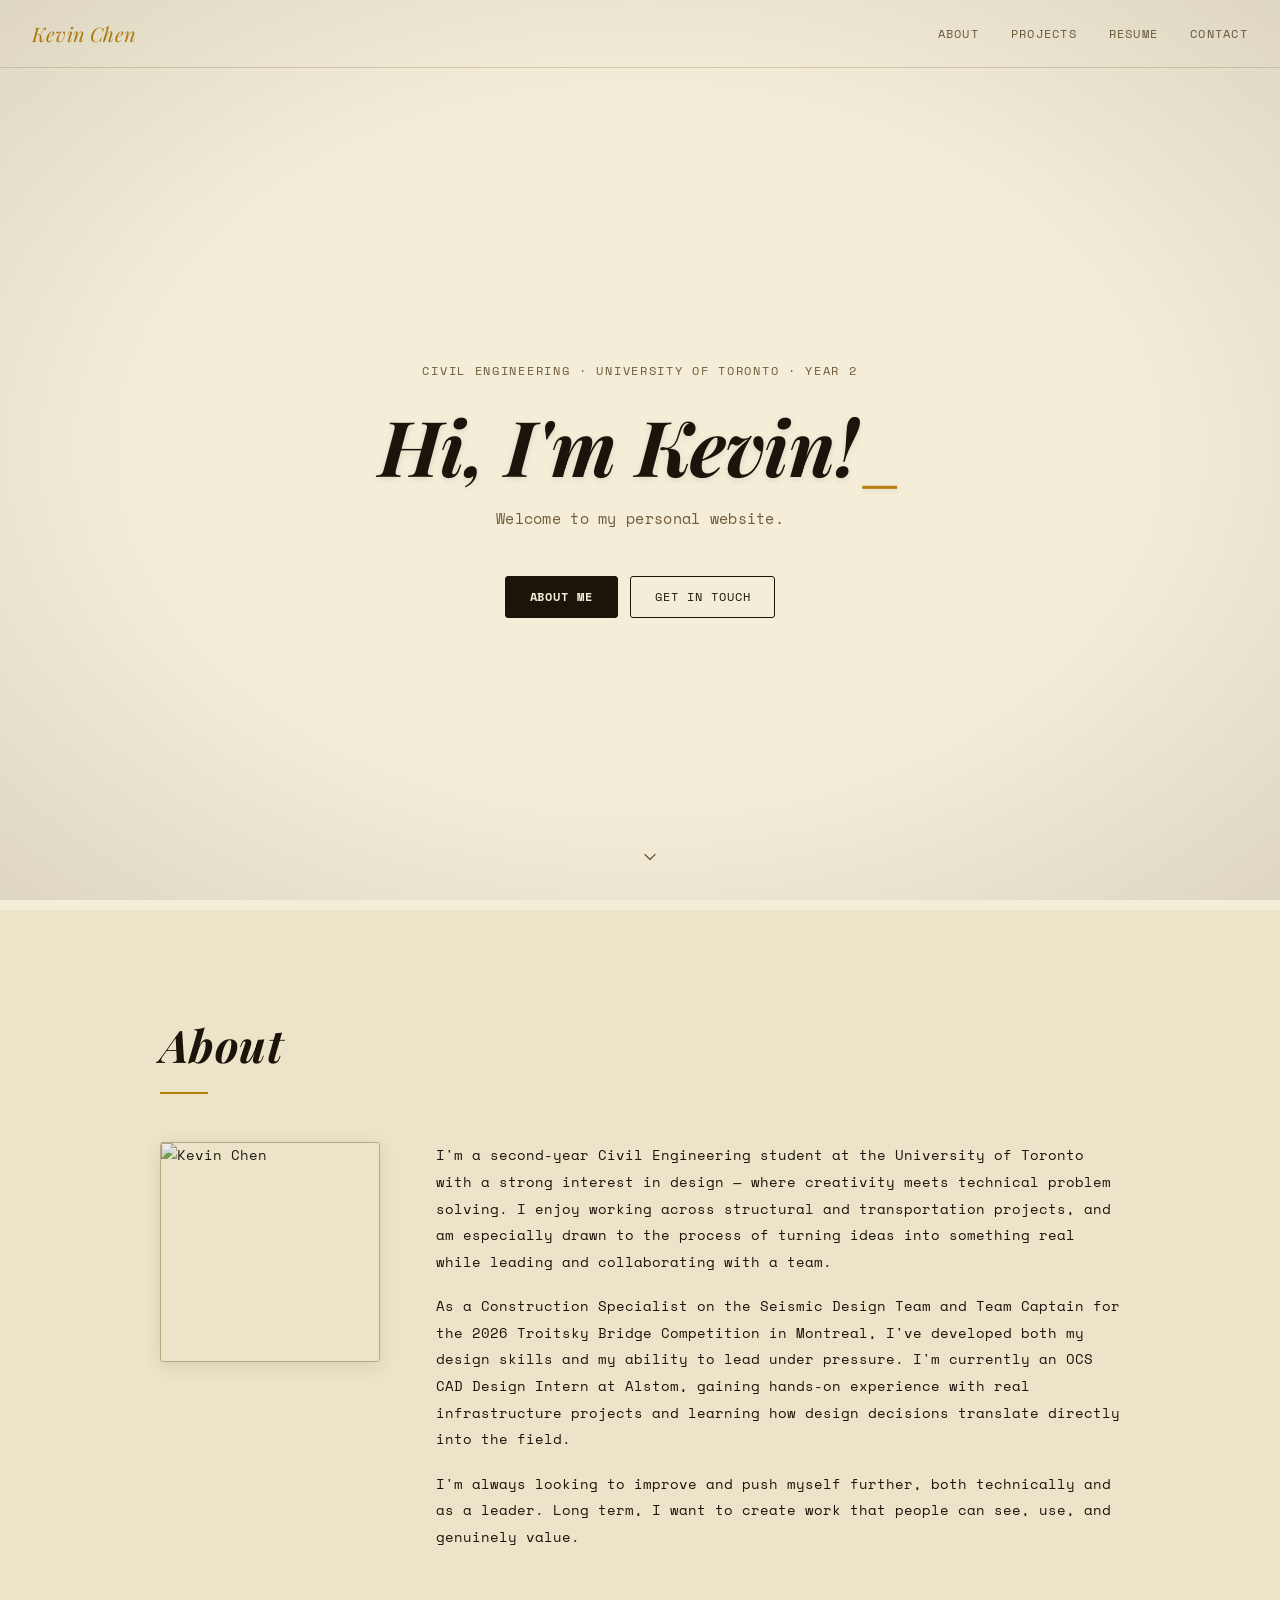
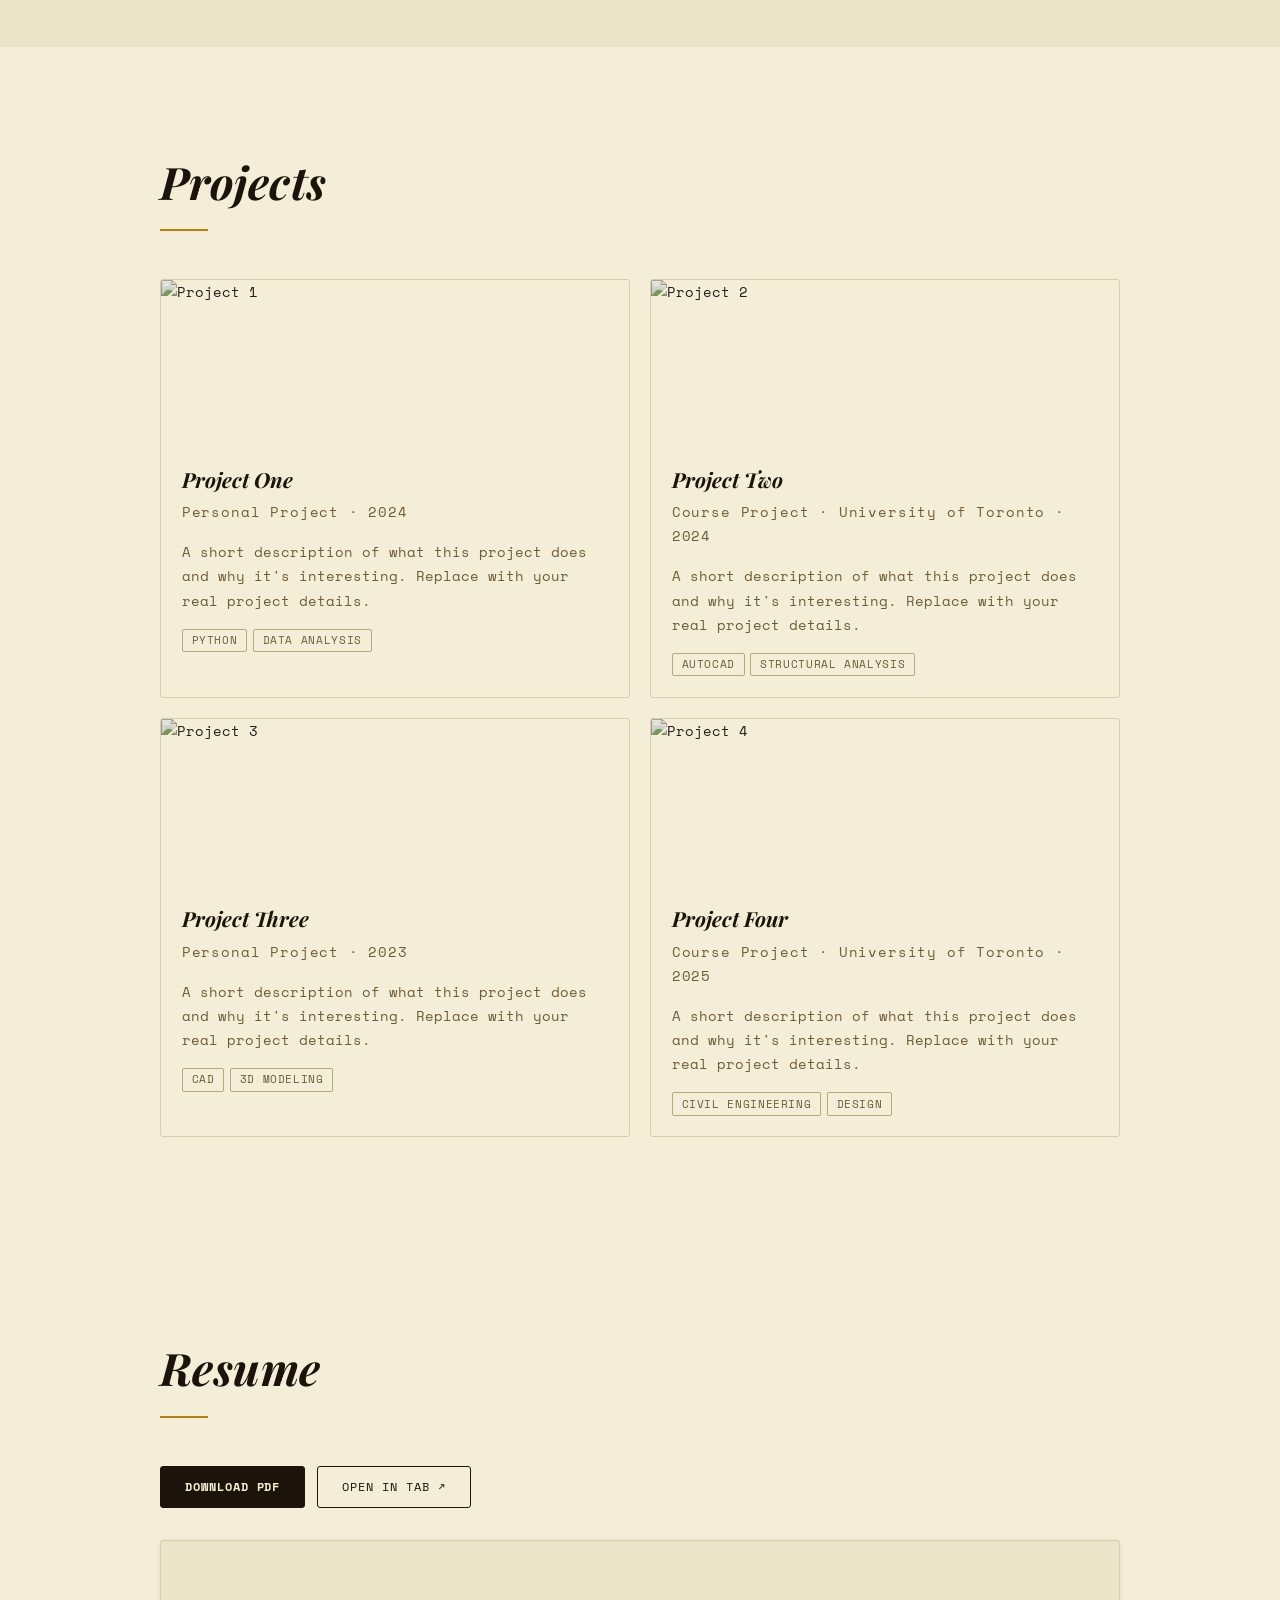
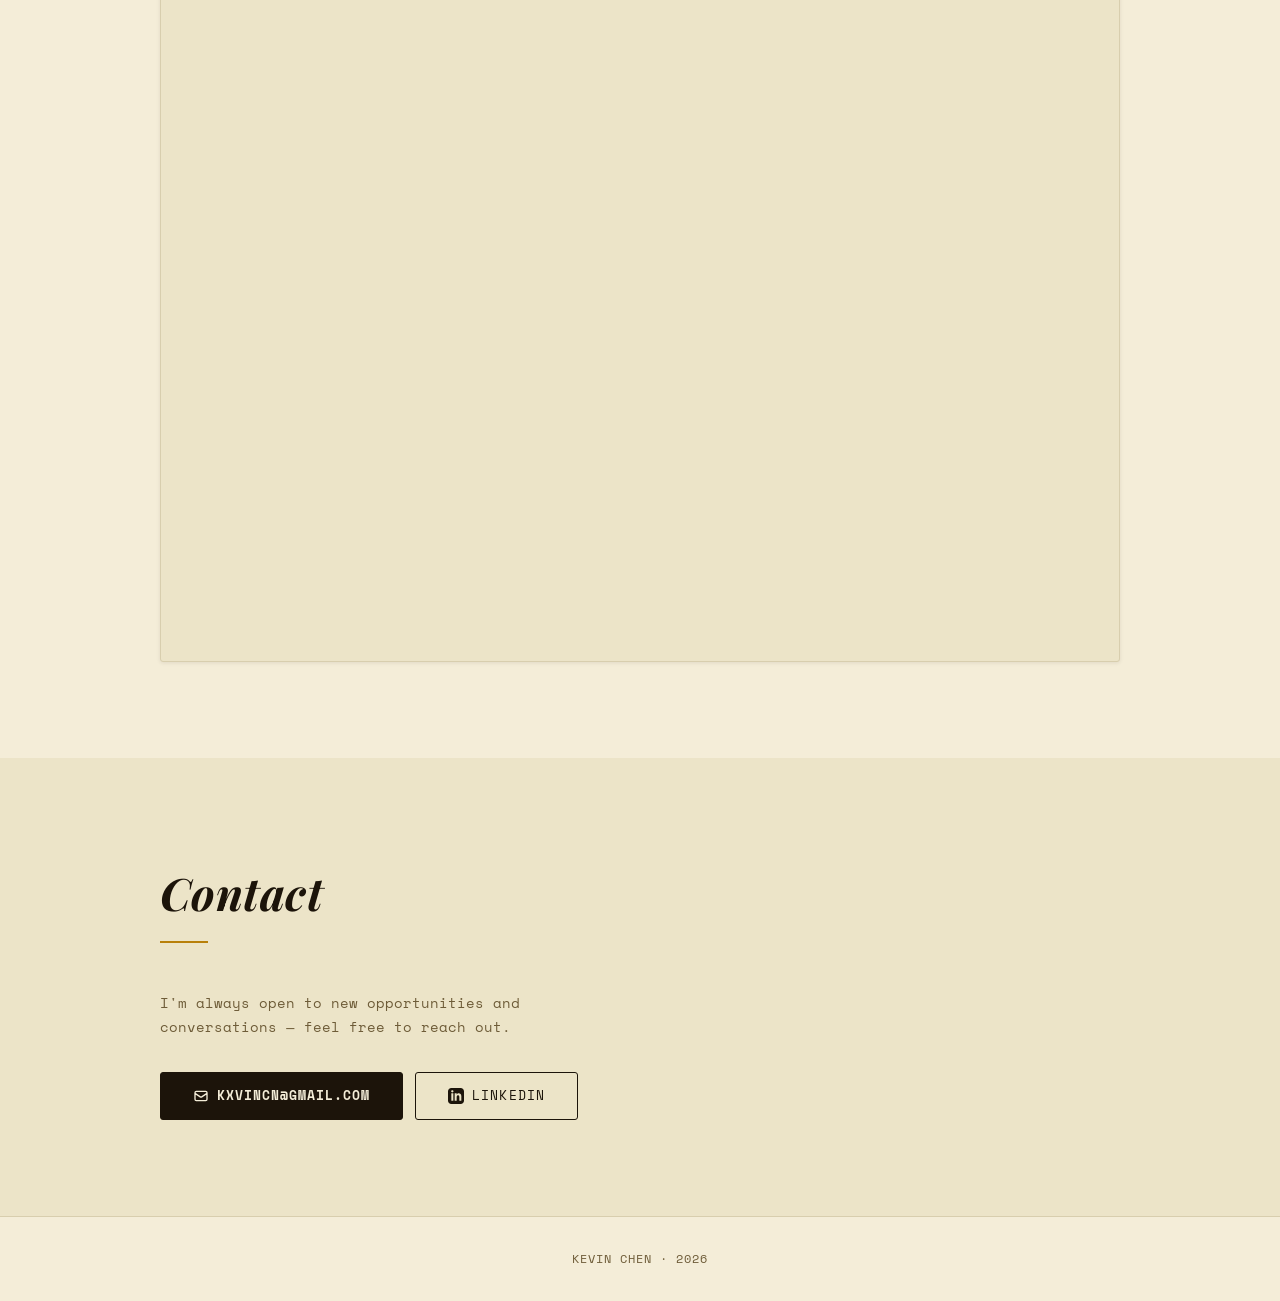
==== commit 3efc9574: "Fix hero-sub to one line, hero parallax on scroll, bouncing scroll indicator" ====
--- a/index.html
+++ b/index.html
@@ -27,12 +27,17 @@
     <div class="hero-content">
       <p class="hero-pre">Civil Engineering · University of Toronto · Year 2</p>
       <h1>Hi, I'm Kevin!</h1>
-      <p class="hero-sub">Navigating the intersection of engineering and design.</p>
+      <p class="hero-sub">Welcome to my personal website.</p>
       <div class="hero-cta">
         <a href="#about" class="btn btn-primary">About Me</a>
         <a href="#contact" class="btn btn-ghost">Get in Touch</a>
       </div>
     </div>
+    <a href="#about" class="scroll-indicator" aria-label="Scroll down">
+      <svg width="20" height="20" viewBox="0 0 24 24" fill="none" stroke="currentColor" stroke-width="1.5" stroke-linecap="round" stroke-linejoin="round">
+        <polyline points="6 9 12 15 18 9"></polyline>
+      </svg>
+    </a>
   </section>
 
   <!-- ABOUT -->
@@ -157,20 +162,37 @@
 
   <script>
     (function () {
-      // Hide/show nav on scroll
-      var nav = document.querySelector('nav');
-      var lastY = 0;
-      window.addEventListener('scroll', function () {
+      var nav          = document.querySelector('nav');
+      var heroContent  = document.querySelector('.hero-content');
+      var scrollInd    = document.querySelector('.scroll-indicator');
+      var heroSection  = document.querySelector('.hero');
+      var lastY        = 0;
+
+      function onScroll() {
         var y = window.scrollY;
-        if (y > lastY && y > 80) {
-          nav.classList.add('nav-hidden');
-        } else {
-          nav.classList.remove('nav-hidden');
+
+        // Hide/show nav
+        if (y > lastY && y > 80) { nav.classList.add('nav-hidden'); }
+        else { nav.classList.remove('nav-hidden'); }
+        lastY = y;
+
+        // Hero parallax — content drifts up and fades as you scroll away
+        if (heroSection) {
+          var heroH = heroSection.offsetHeight;
+          var ratio = Math.min(y / heroH, 1);
+          if (heroContent) {
+            heroContent.style.transform = 'translateY(' + (y * 0.28) + 'px)';
+            heroContent.style.opacity   = String(Math.max(0, 1 - ratio * 1.6));
+          }
+          if (scrollInd) {
+            scrollInd.style.opacity = String(Math.max(0, 1 - ratio * 4));
+          }
         }
-        lastY = y;
-      }, { passive: true });
-
-      // Scroll reveal
+      }
+
+      window.addEventListener('scroll', onScroll, { passive: true });
+
+      // Scroll reveal (Intersection Observer)
       var observer = new IntersectionObserver(function (entries) {
         entries.forEach(function (entry) {
           if (entry.isIntersecting) {
--- a/style.css
+++ b/style.css
@@ -142,12 +142,14 @@
 
 /* ── Hero ─────────────────────────────────────── */
 .hero {
+  position: relative;
   min-height: calc(100vh - 58px);
   display: flex;
   align-items: center;
   justify-content: center;
   text-align: center;
   padding: 4rem 2rem;
+  overflow: hidden;
 }
 
 .hero-pre {
@@ -197,16 +199,29 @@
   animation: fadeInUp 0.75s ease 0.32s both;
 }
 
-@media (max-width: 540px) {
-  .hero-sub { white-space: normal; max-width: 300px; margin-left: auto; margin-right: auto; }
-}
-
 .hero-cta {
   display: flex;
   gap: 0.75rem;
   justify-content: center;
   flex-wrap: wrap;
   animation: fadeInUp 0.75s ease 0.46s both;
+}
+
+.scroll-indicator {
+  position: absolute;
+  bottom: 2.2rem;
+  left: 50%;
+  transform: translateX(-50%);
+  color: var(--muted);
+  transition: color var(--ease), opacity var(--ease);
+  animation: bounceY 2.2s ease-in-out infinite, fadeInUp 0.75s ease 0.9s both;
+}
+
+.scroll-indicator:hover { color: var(--accent); }
+
+@keyframes bounceY {
+  0%, 100% { transform: translateX(-50%) translateY(0); }
+  50%       { transform: translateX(-50%) translateY(7px); }
 }
 
 /* ── Buttons ──────────────────────────────────── */
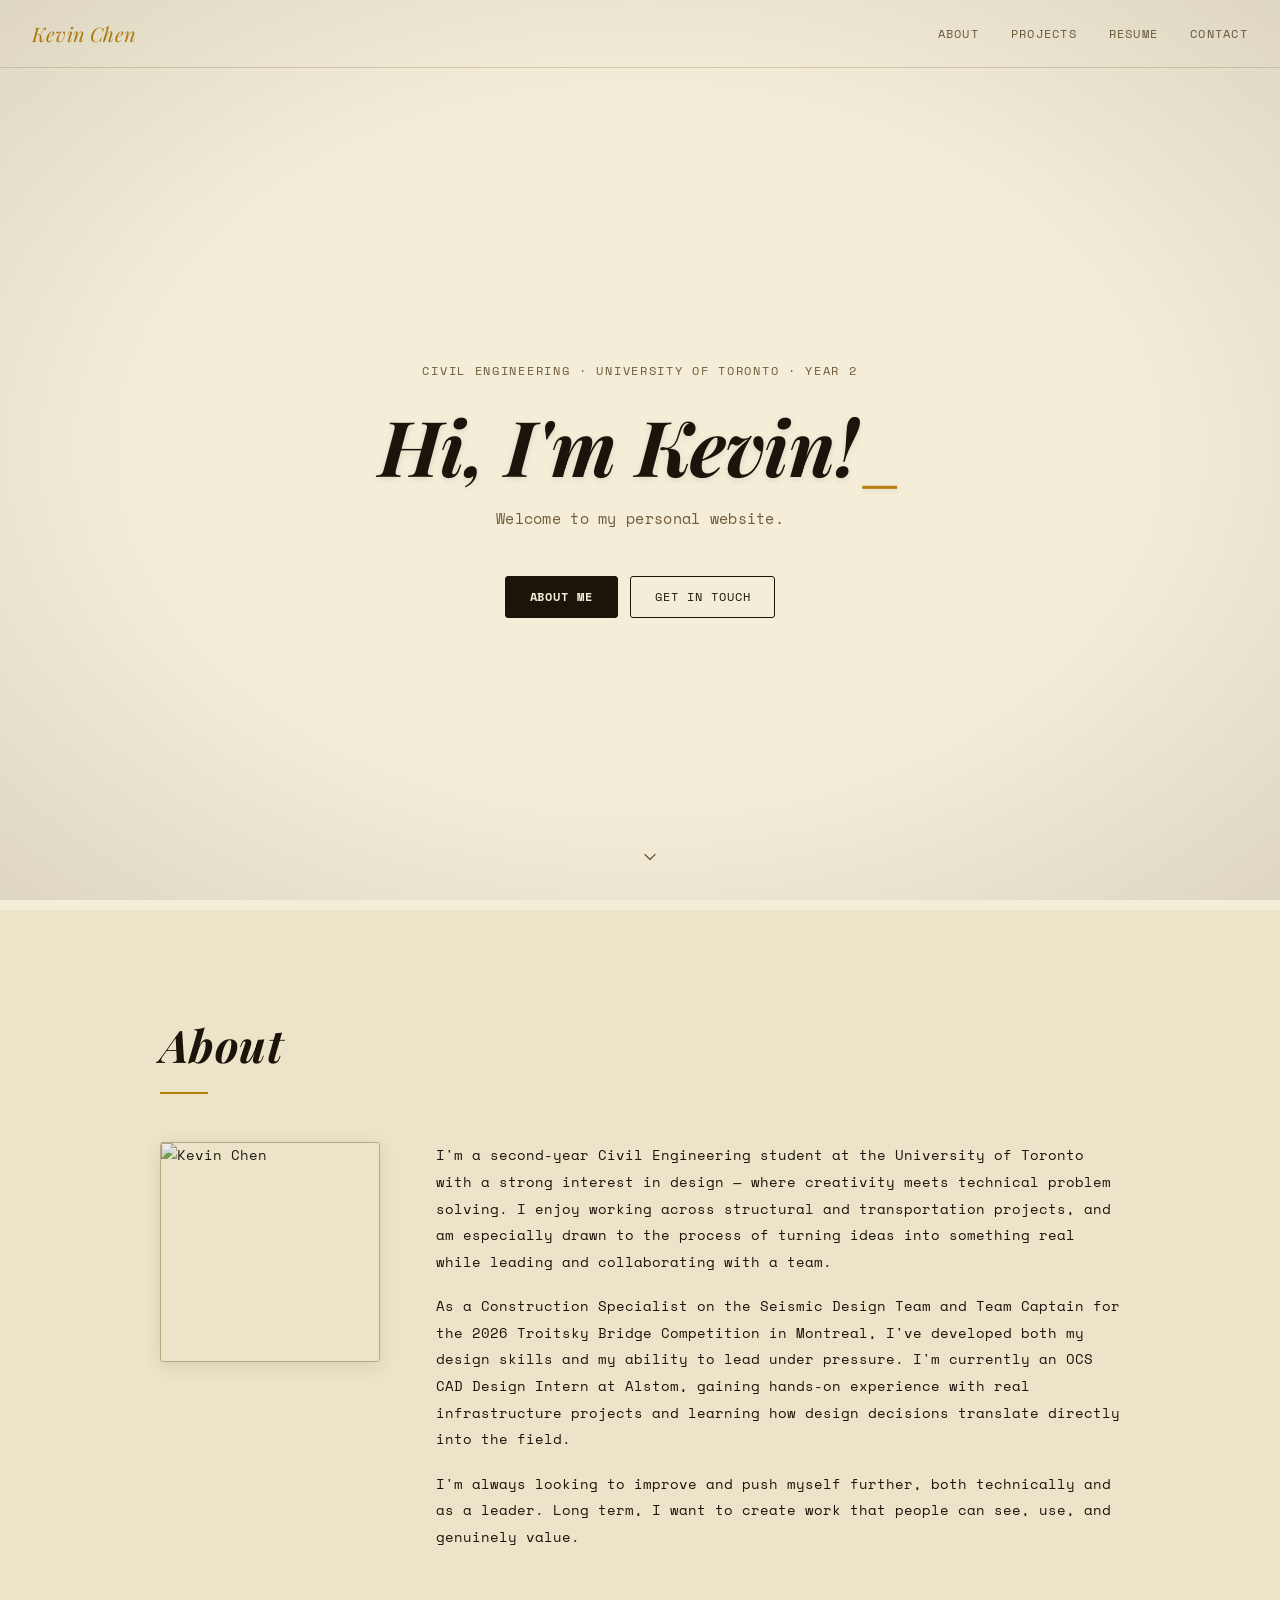
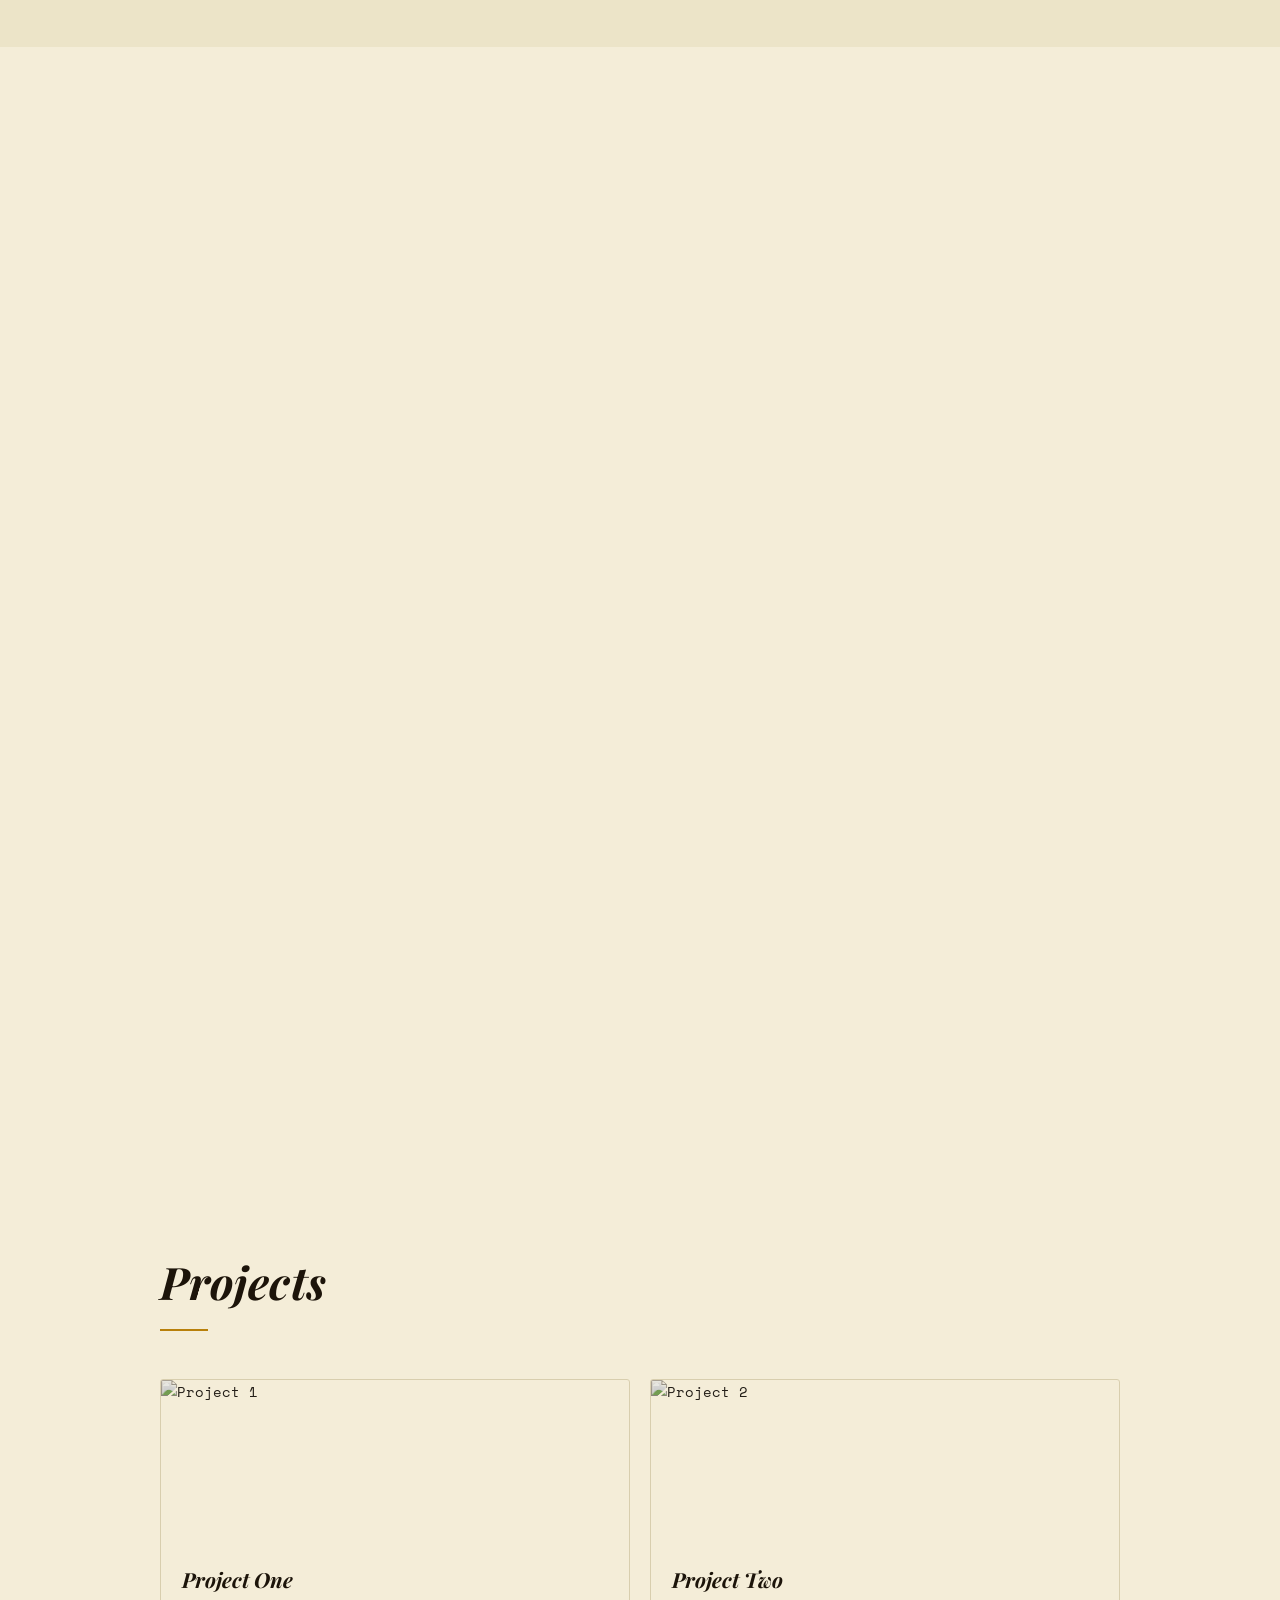
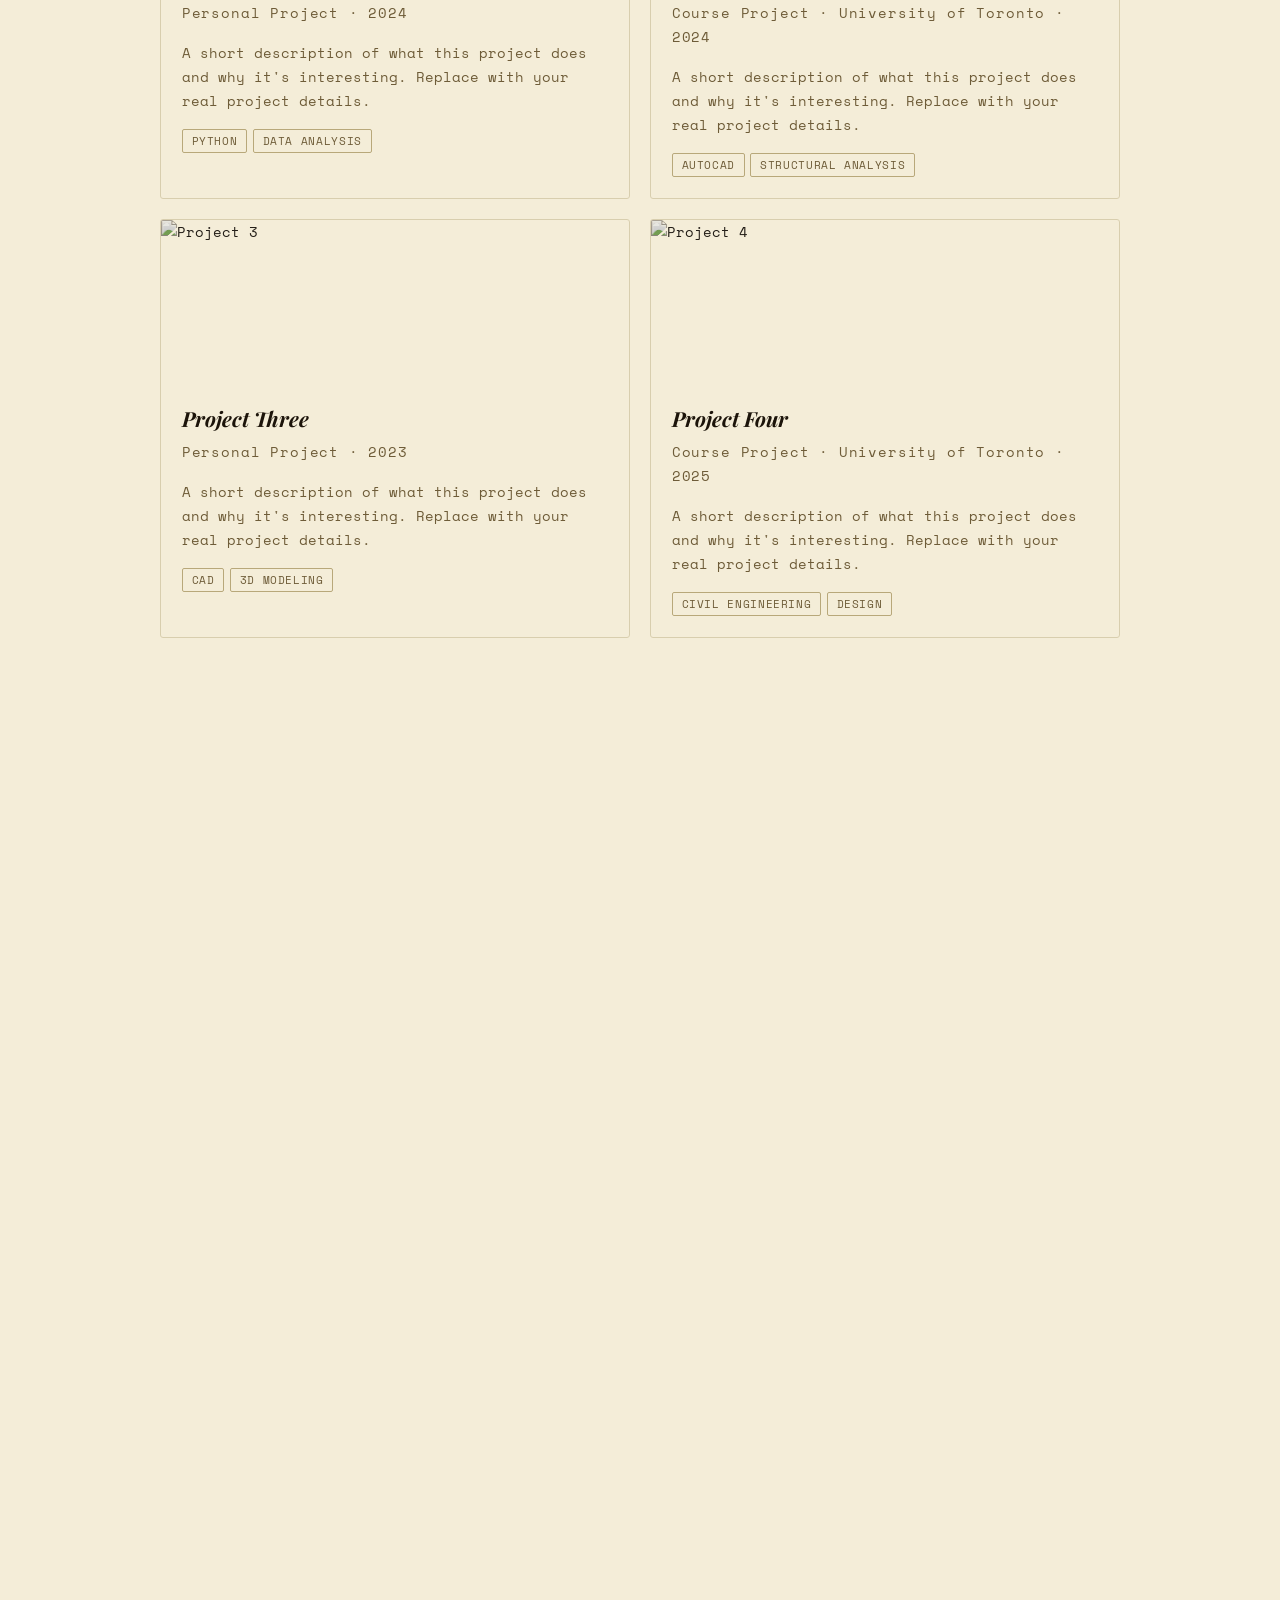
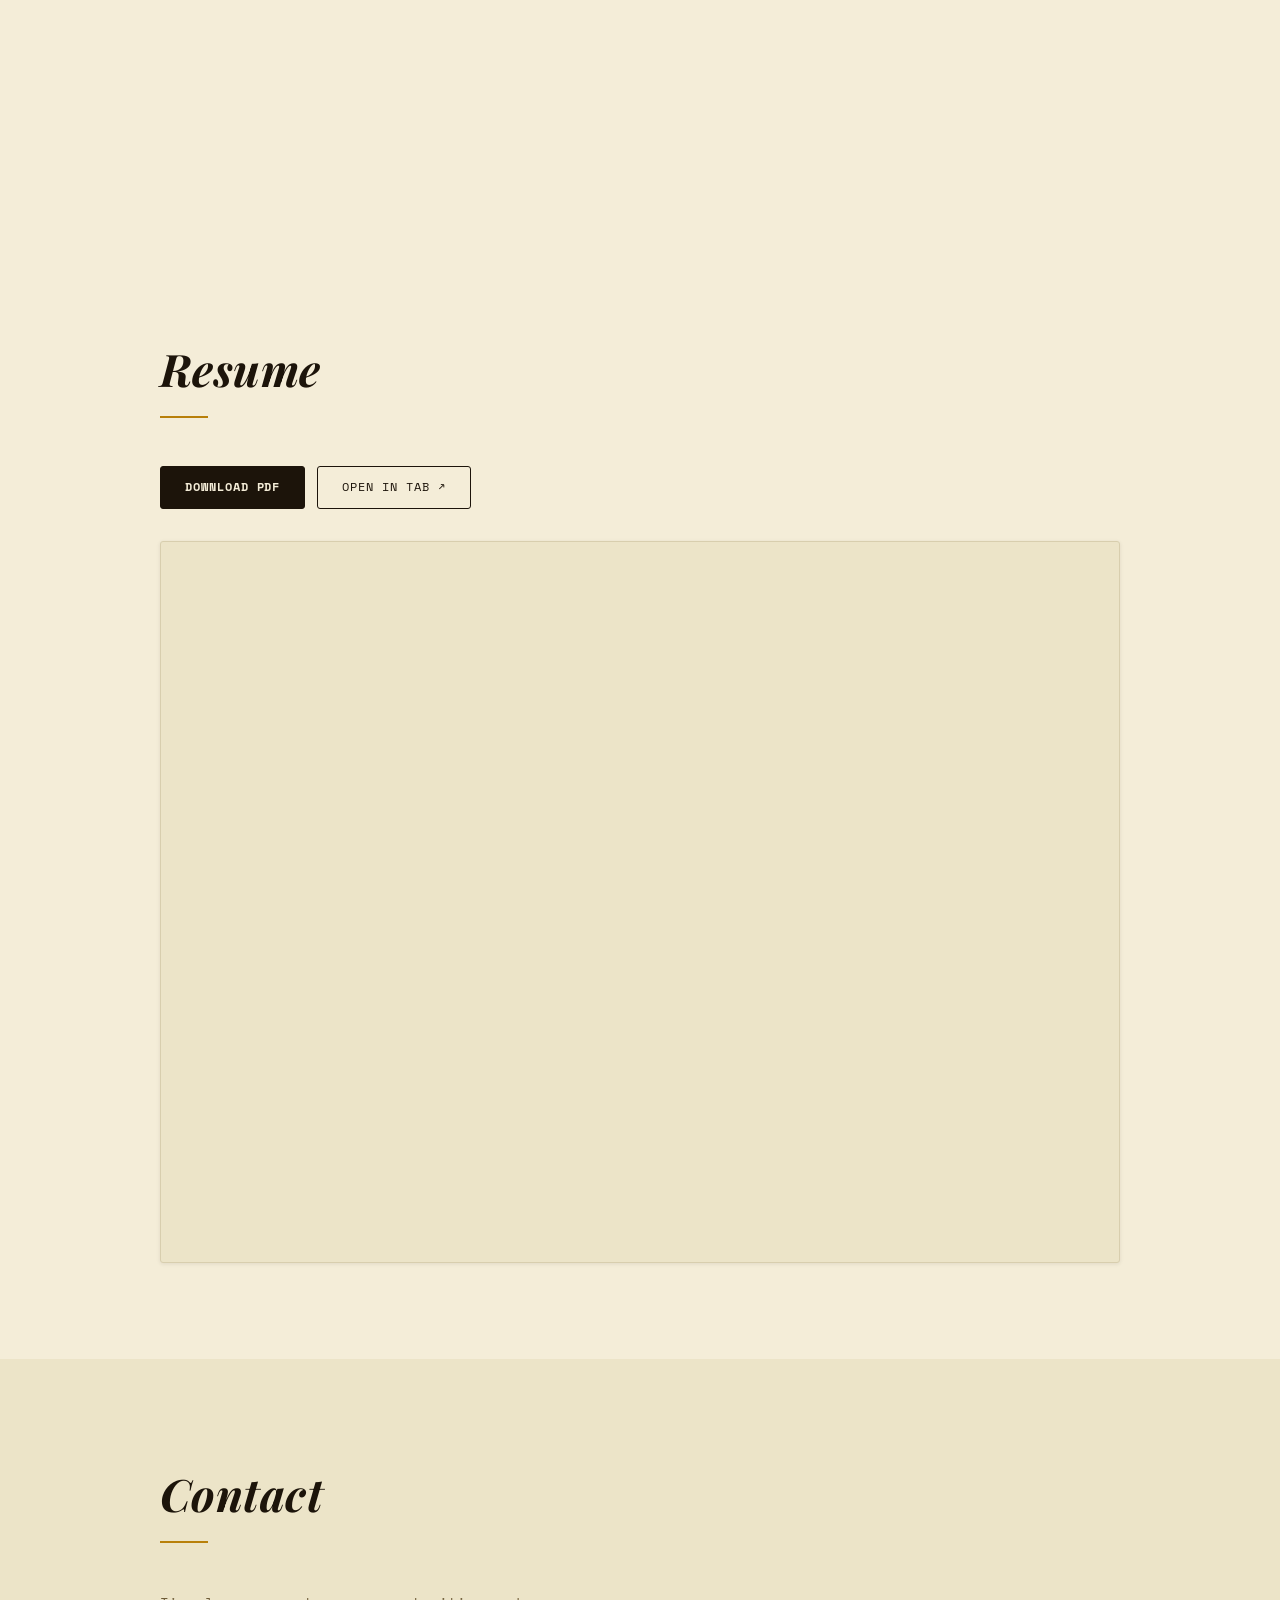
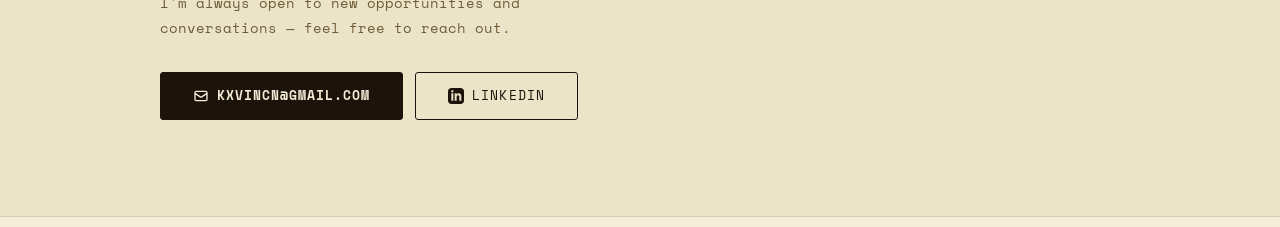
==== commit 205b113e: "Add scroll-pinned reveal for About and Projects sections Each section sits inside a tall pin-wrap so" ====
--- a/index.html
+++ b/index.html
@@ -40,88 +40,92 @@
     </a>
   </section>
 
-  <!-- ABOUT -->
-  <section id="about" class="section section-alt">
-    <div class="container">
-      <h2 class="section-title reveal">About</h2>
-      <div class="about-grid reveal">
-        <div class="about-img-wrap">
-          <img src="https://placehold.co/280x280/ece4c8/6e5c38?text=Photo" alt="Kevin Chen" />
+  <!-- ABOUT (pin-wrap gives extra scroll room; section stays sticky while items pop in) -->
+  <div id="about" class="pin-wrap">
+    <section class="section section-alt pin-section">
+      <div class="container">
+        <h2 class="section-title pin-item" data-pin-order="0">About</h2>
+        <div class="about-grid">
+          <div class="about-img-wrap pin-item" data-pin-order="1">
+            <img src="https://placehold.co/280x280/ece4c8/6e5c38?text=Photo" alt="Kevin Chen" />
+          </div>
+          <div class="about-text">
+            <p class="pin-item" data-pin-order="2">I'm a second-year Civil Engineering student at the University of Toronto with a strong interest in design — where creativity meets technical problem solving. I enjoy working across structural and transportation projects, and am especially drawn to the process of turning ideas into something real while leading and collaborating with a team.</p>
+            <p class="pin-item" data-pin-order="3">As a Construction Specialist on the Seismic Design Team and Team Captain for the 2026 Troitsky Bridge Competition in Montreal, I've developed both my design skills and my ability to lead under pressure. I'm currently an OCS CAD Design Intern at Alstom, gaining hands-on experience with real infrastructure projects and learning how design decisions translate directly into the field.</p>
+            <p class="pin-item" data-pin-order="4">I'm always looking to improve and push myself further, both technically and as a leader. Long term, I want to create work that people can see, use, and genuinely value.</p>
+          </div>
         </div>
-        <div class="about-text">
-          <p>I'm a second-year Civil Engineering student at the University of Toronto with a strong interest in design — where creativity meets technical problem solving. I enjoy working across structural and transportation projects, and am especially drawn to the process of turning ideas into something real while leading and collaborating with a team.</p>
-          <p>As a Construction Specialist on the Seismic Design Team and Team Captain for the 2026 Troitsky Bridge Competition in Montreal, I've developed both my design skills and my ability to lead under pressure. I'm currently an OCS CAD Design Intern at Alstom, gaining hands-on experience with real infrastructure projects and learning how design decisions translate directly into the field.</p>
-          <p>I'm always looking to improve and push myself further, both technically and as a leader. Long term, I want to create work that people can see, use, and genuinely value.</p>
+      </div>
+    </section>
+  </div>
+
+  <!-- PROJECTS (pin-wrap gives extra scroll room; cards pop in one by one) -->
+  <div id="projects" class="pin-wrap">
+    <section class="section pin-section">
+      <div class="container">
+        <h2 class="section-title pin-item" data-pin-order="0">Projects</h2>
+        <div class="projects-grid">
+
+          <a href="projects/project-one.html" class="project-card pin-item" data-pin-order="1">
+            <div class="project-card-img">
+              <img src="https://placehold.co/600x320/ece4c8/6e5c38?text=Project+1" alt="Project 1" />
+            </div>
+            <div class="project-card-body">
+              <h4>Project One</h4>
+              <p class="project-card-org">Personal Project &middot; 2024</p>
+              <p>A short description of what this project does and why it's interesting. Replace with your real project details.</p>
+              <div class="project-tags">
+                <span>Python</span><span>Data Analysis</span>
+              </div>
+            </div>
+          </a>
+
+          <a href="projects/project-two.html" class="project-card pin-item" data-pin-order="2">
+            <div class="project-card-img">
+              <img src="https://placehold.co/600x320/ece4c8/6e5c38?text=Project+2" alt="Project 2" />
+            </div>
+            <div class="project-card-body">
+              <h4>Project Two</h4>
+              <p class="project-card-org">Course Project &middot; University of Toronto &middot; 2024</p>
+              <p>A short description of what this project does and why it's interesting. Replace with your real project details.</p>
+              <div class="project-tags">
+                <span>AutoCAD</span><span>Structural Analysis</span>
+              </div>
+            </div>
+          </a>
+
+          <a href="projects/project-three.html" class="project-card pin-item" data-pin-order="3">
+            <div class="project-card-img">
+              <img src="https://placehold.co/600x320/ece4c8/6e5c38?text=Project+3" alt="Project 3" />
+            </div>
+            <div class="project-card-body">
+              <h4>Project Three</h4>
+              <p class="project-card-org">Personal Project &middot; 2023</p>
+              <p>A short description of what this project does and why it's interesting. Replace with your real project details.</p>
+              <div class="project-tags">
+                <span>CAD</span><span>3D Modeling</span>
+              </div>
+            </div>
+          </a>
+
+          <a href="projects/project-four.html" class="project-card pin-item" data-pin-order="4">
+            <div class="project-card-img">
+              <img src="https://placehold.co/600x320/ece4c8/6e5c38?text=Project+4" alt="Project 4" />
+            </div>
+            <div class="project-card-body">
+              <h4>Project Four</h4>
+              <p class="project-card-org">Course Project &middot; University of Toronto &middot; 2025</p>
+              <p>A short description of what this project does and why it's interesting. Replace with your real project details.</p>
+              <div class="project-tags">
+                <span>Civil Engineering</span><span>Design</span>
+              </div>
+            </div>
+          </a>
+
         </div>
       </div>
-    </div>
-  </section>
-
-  <!-- PROJECTS -->
-  <section id="projects" class="section">
-    <div class="container">
-      <h2 class="section-title reveal">Projects</h2>
-      <div class="projects-grid">
-
-        <a href="projects/project-one.html" class="project-card reveal">
-          <div class="project-card-img">
-            <img src="https://placehold.co/600x320/ece4c8/6e5c38?text=Project+1" alt="Project 1" />
-          </div>
-          <div class="project-card-body">
-            <h4>Project One</h4>
-            <p class="project-card-org">Personal Project &middot; 2024</p>
-            <p>A short description of what this project does and why it's interesting. Replace with your real project details.</p>
-            <div class="project-tags">
-              <span>Python</span><span>Data Analysis</span>
-            </div>
-          </div>
-        </a>
-
-        <a href="projects/project-two.html" class="project-card reveal">
-          <div class="project-card-img">
-            <img src="https://placehold.co/600x320/ece4c8/6e5c38?text=Project+2" alt="Project 2" />
-          </div>
-          <div class="project-card-body">
-            <h4>Project Two</h4>
-            <p class="project-card-org">Course Project &middot; University of Toronto &middot; 2024</p>
-            <p>A short description of what this project does and why it's interesting. Replace with your real project details.</p>
-            <div class="project-tags">
-              <span>AutoCAD</span><span>Structural Analysis</span>
-            </div>
-          </div>
-        </a>
-
-        <a href="projects/project-three.html" class="project-card reveal">
-          <div class="project-card-img">
-            <img src="https://placehold.co/600x320/ece4c8/6e5c38?text=Project+3" alt="Project 3" />
-          </div>
-          <div class="project-card-body">
-            <h4>Project Three</h4>
-            <p class="project-card-org">Personal Project &middot; 2023</p>
-            <p>A short description of what this project does and why it's interesting. Replace with your real project details.</p>
-            <div class="project-tags">
-              <span>CAD</span><span>3D Modeling</span>
-            </div>
-          </div>
-        </a>
-
-        <a href="projects/project-four.html" class="project-card reveal">
-          <div class="project-card-img">
-            <img src="https://placehold.co/600x320/ece4c8/6e5c38?text=Project+4" alt="Project 4" />
-          </div>
-          <div class="project-card-body">
-            <h4>Project Four</h4>
-            <p class="project-card-org">Course Project &middot; University of Toronto &middot; 2025</p>
-            <p>A short description of what this project does and why it's interesting. Replace with your real project details.</p>
-            <div class="project-tags">
-              <span>Civil Engineering</span><span>Design</span>
-            </div>
-          </div>
-        </a>
-
-      </div>
-    </div>
-  </section>
+    </section>
+  </div>
 
   <!-- RESUME -->
   <section id="resume" class="section">
@@ -162,18 +166,64 @@
 
   <script>
     (function () {
-      var nav          = document.querySelector('nav');
-      var heroContent  = document.querySelector('.hero-content');
-      var scrollInd    = document.querySelector('.scroll-indicator');
-      var heroSection  = document.querySelector('.hero');
-      var lastY        = 0;
-
+      var nav         = document.querySelector('nav');
+      var heroContent = document.querySelector('.hero-content');
+      var scrollInd   = document.querySelector('.scroll-indicator');
+      var heroSection = document.querySelector('.hero');
+      var lastY       = 0;
+      var navH        = nav.offsetHeight;
+
+      // Expose nav height to CSS for sticky offsets
+      document.documentElement.style.setProperty('--nav-h', navH + 'px');
+
+      // ── Pin-scroll system ──────────────────────────
+      // Each .pin-wrap has extra height so its sticky .pin-section stays
+      // fixed while scroll progress drives element reveals.
+      var pinData = [];
+
+      function initPins() {
+        navH = nav.offsetHeight;
+        document.documentElement.style.setProperty('--nav-h', navH + 'px');
+        pinData = [];
+
+        document.querySelectorAll('.pin-wrap').forEach(function (wrap) {
+          var section  = wrap.querySelector('.pin-section');
+          var items    = Array.from(wrap.querySelectorAll('[data-pin-order]'))
+            .sort(function (a, b) { return +a.dataset.pinOrder - +b.dataset.pinOrder; });
+          var maxOrder = items.length ? +items[items.length - 1].dataset.pinOrder : 0;
+          // 220 px of scroll per step gives a comfortable reveal pace
+          var extraH   = (maxOrder + 1) * 220;
+
+          wrap.style.height = (section.offsetHeight + extraH) + 'px';
+          pinData.push({ wrap: wrap, items: items, maxOrder: maxOrder, extraH: extraH });
+        });
+      }
+
+      function updatePins() {
+        pinData.forEach(function (pd) {
+          var top      = pd.wrap.getBoundingClientRect().top;
+          // scrolled = 0 when section just hits sticky threshold; extraH when pin releases
+          var scrolled = navH - top;
+          var progress = Math.max(0, Math.min(1, scrolled / pd.extraH));
+
+          pd.items.forEach(function (item) {
+            var order     = +item.dataset.pinOrder;
+            // Spread reveals evenly over first 85% of the pin scroll range
+            var threshold = pd.maxOrder > 0 ? (order / pd.maxOrder) * 0.85 : 0;
+            if (progress >= threshold) {
+              item.classList.add('pin-visible');
+            }
+          });
+        });
+      }
+
+      // ── Main scroll handler ────────────────────────
       function onScroll() {
         var y = window.scrollY;
 
-        // Hide/show nav
+        // Hide/show nav on direction change
         if (y > lastY && y > 80) { nav.classList.add('nav-hidden'); }
-        else { nav.classList.remove('nav-hidden'); }
+        else                     { nav.classList.remove('nav-hidden'); }
         lastY = y;
 
         // Hero parallax — content drifts up and fades as you scroll away
@@ -188,11 +238,14 @@
             scrollInd.style.opacity = String(Math.max(0, 1 - ratio * 4));
           }
         }
+
+        updatePins();
       }
 
       window.addEventListener('scroll', onScroll, { passive: true });
-
-      // Scroll reveal (Intersection Observer)
+      window.addEventListener('resize', function () { initPins(); updatePins(); });
+
+      // ── Scroll reveal for non-pin sections ────────
       var observer = new IntersectionObserver(function (entries) {
         entries.forEach(function (entry) {
           if (entry.isIntersecting) {
@@ -205,6 +258,10 @@
       document.querySelectorAll('.reveal').forEach(function (el) {
         observer.observe(el);
       });
+
+      // Init
+      initPins();
+      updatePins();
     }());
   </script>
 </body>
--- a/style.css
+++ b/style.css
@@ -67,10 +67,28 @@
   transform: translateY(0);
 }
 
-/* Stagger project cards */
-.projects-grid .project-card:nth-child(2) { transition-delay: 0.10s; }
-.projects-grid .project-card:nth-child(3) { transition-delay: 0.20s; }
-.projects-grid .project-card:nth-child(4) { transition-delay: 0.30s; }
+/* ── Pin scroll ───────────────────────────────── */
+/* Extra wrapper height lets the sticky section hold position while items animate in */
+.pin-section {
+  position: sticky;
+  top: var(--nav-h, 58px);
+  padding-top: 3rem;
+  padding-bottom: 3rem;
+}
+
+.pin-item {
+  opacity: 0;
+  transform: translateY(26px) scale(0.97);
+  transition: opacity 0.52s cubic-bezier(0.25, 0.46, 0.45, 0.94),
+              transform 0.52s cubic-bezier(0.25, 0.46, 0.45, 0.94);
+}
+
+.pin-item.pin-visible {
+  opacity: 1;
+  transform: none;
+}
+
+.section-title.pin-visible::after { width: 3rem; }
 
 /* Reduced motion */
 @media (prefers-reduced-motion: reduce) {
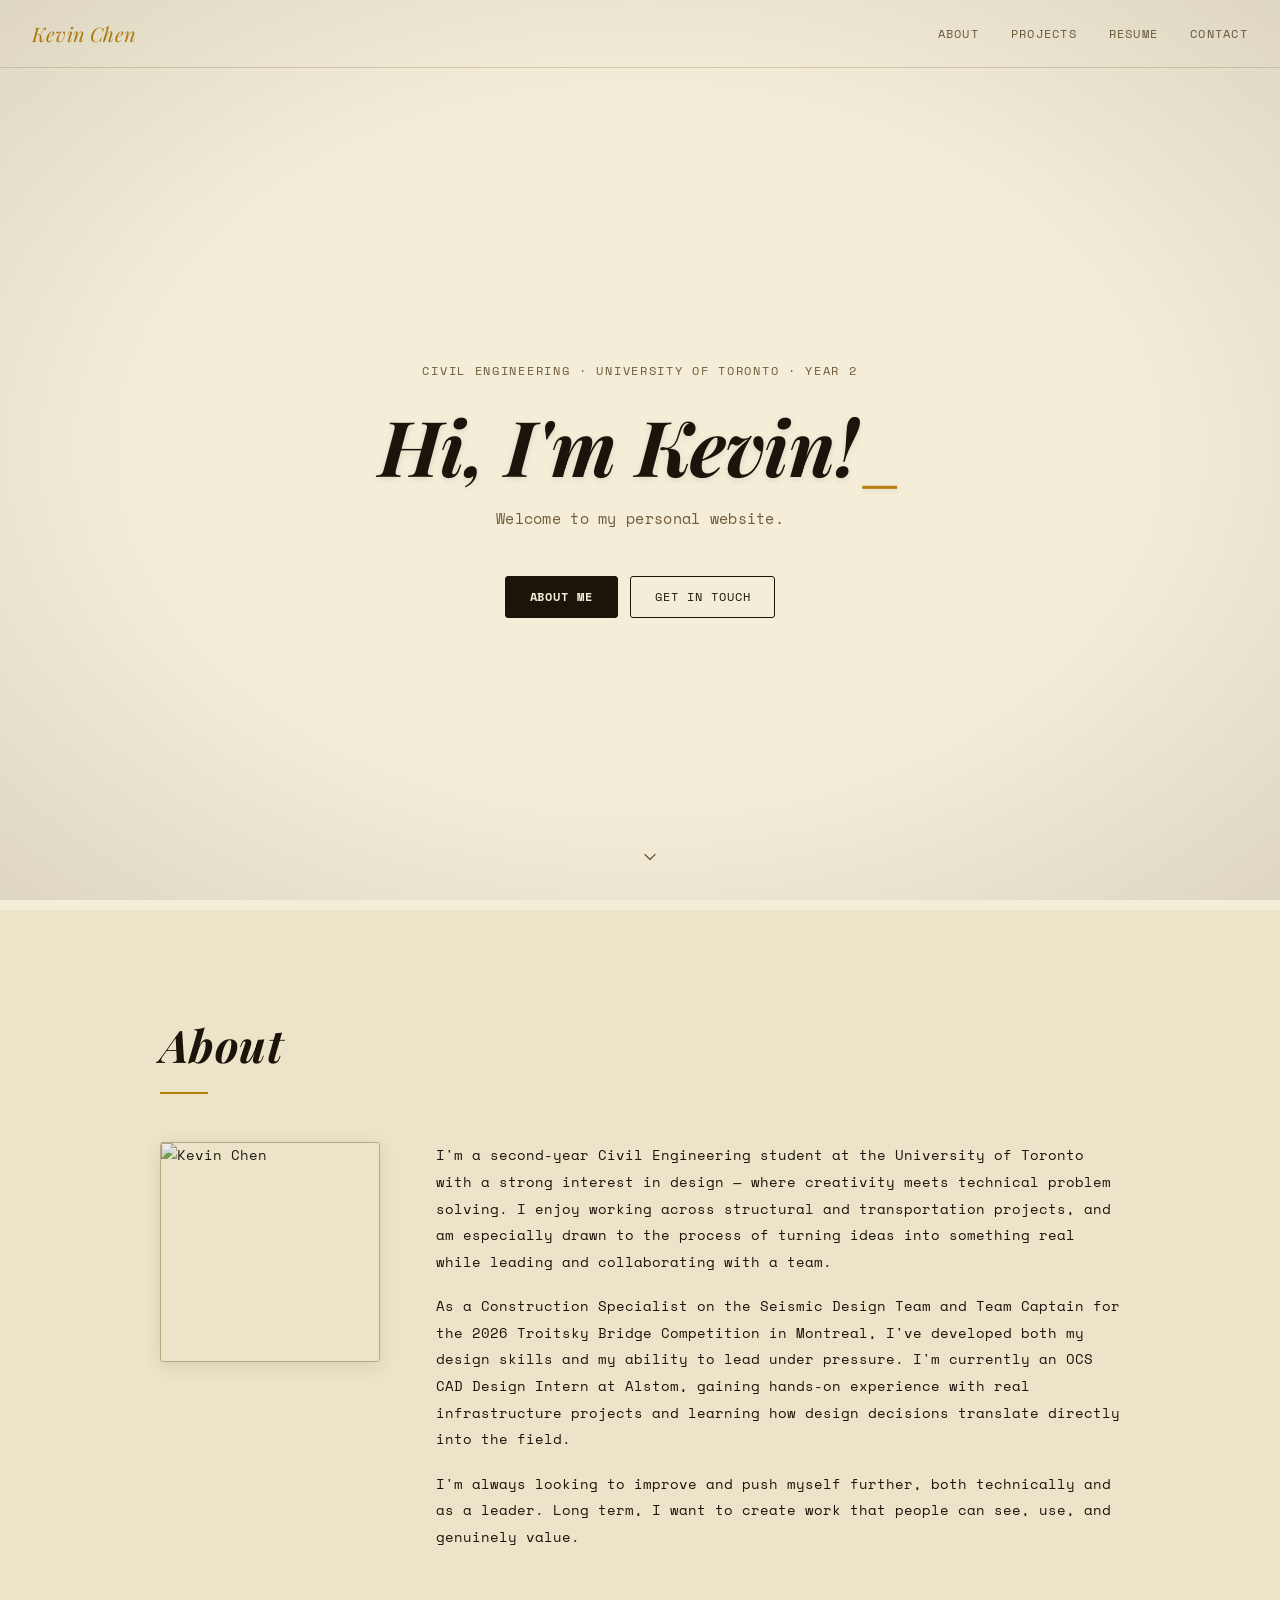
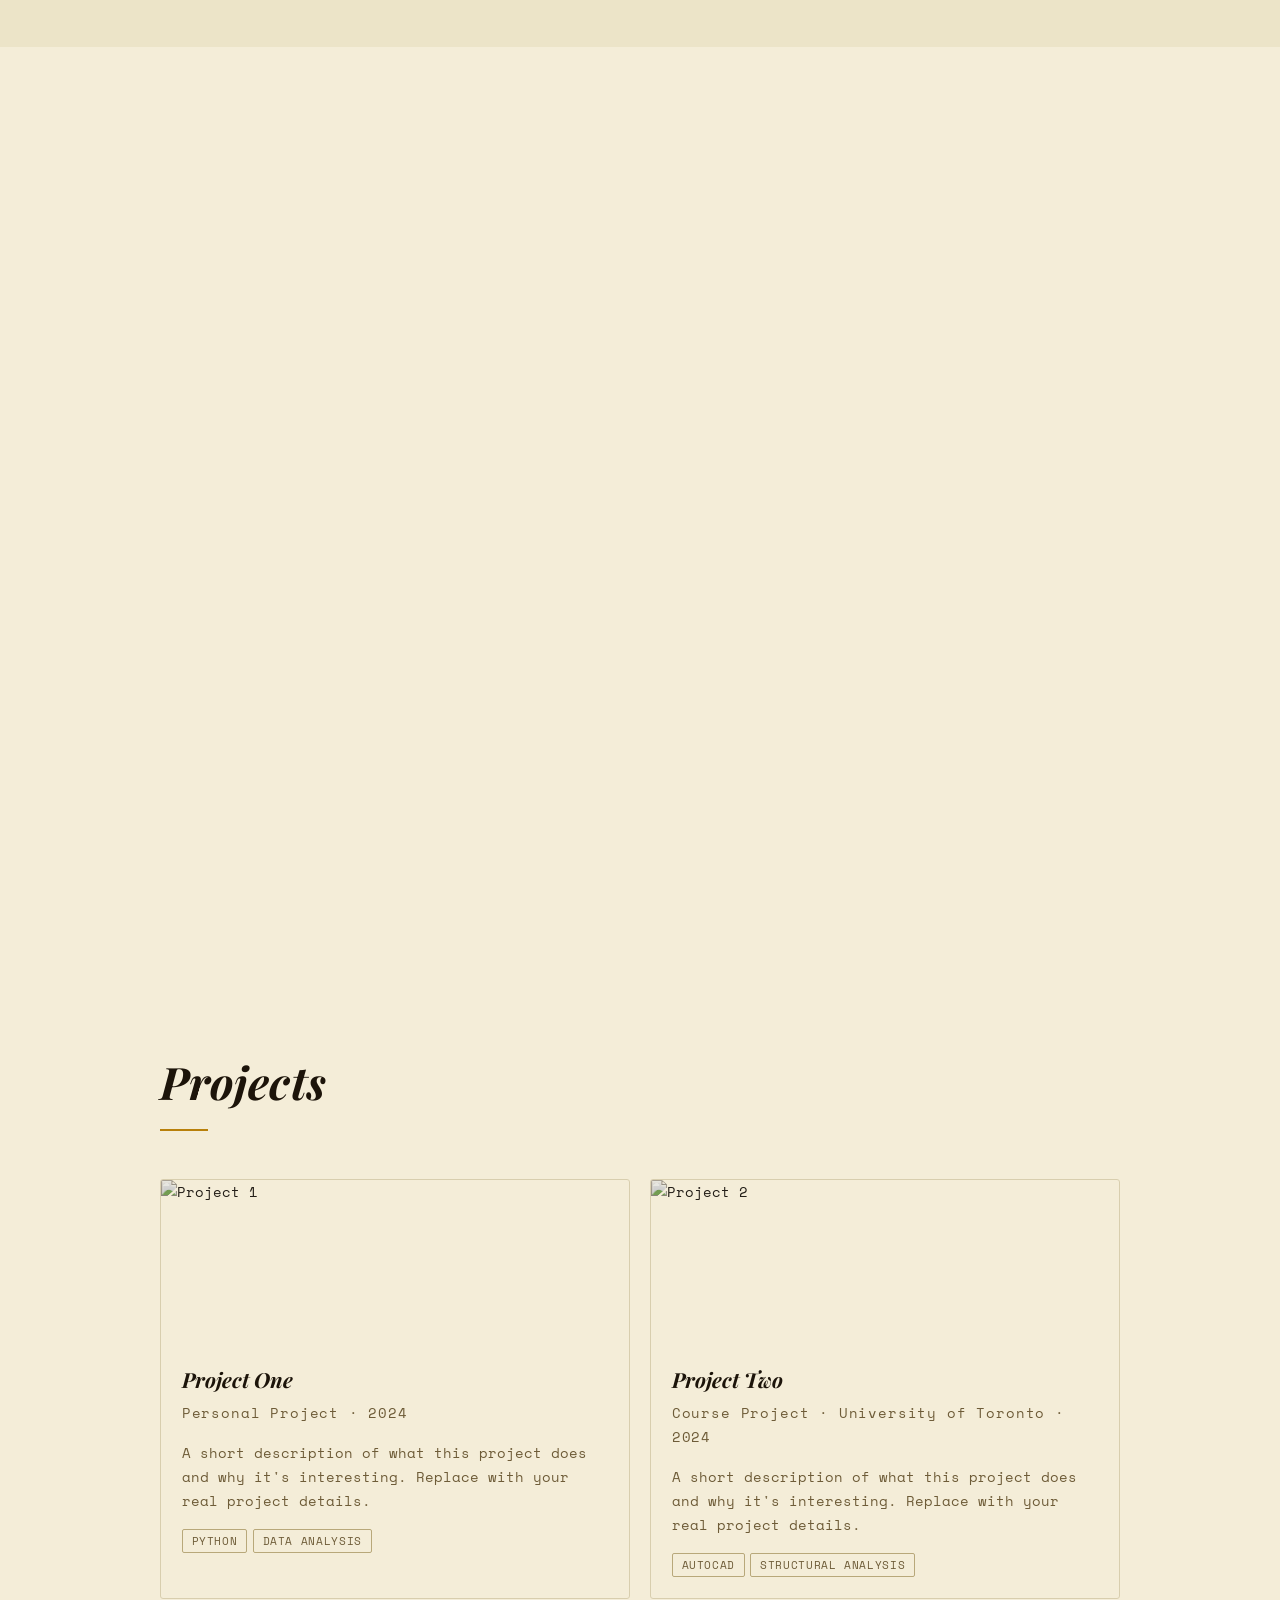
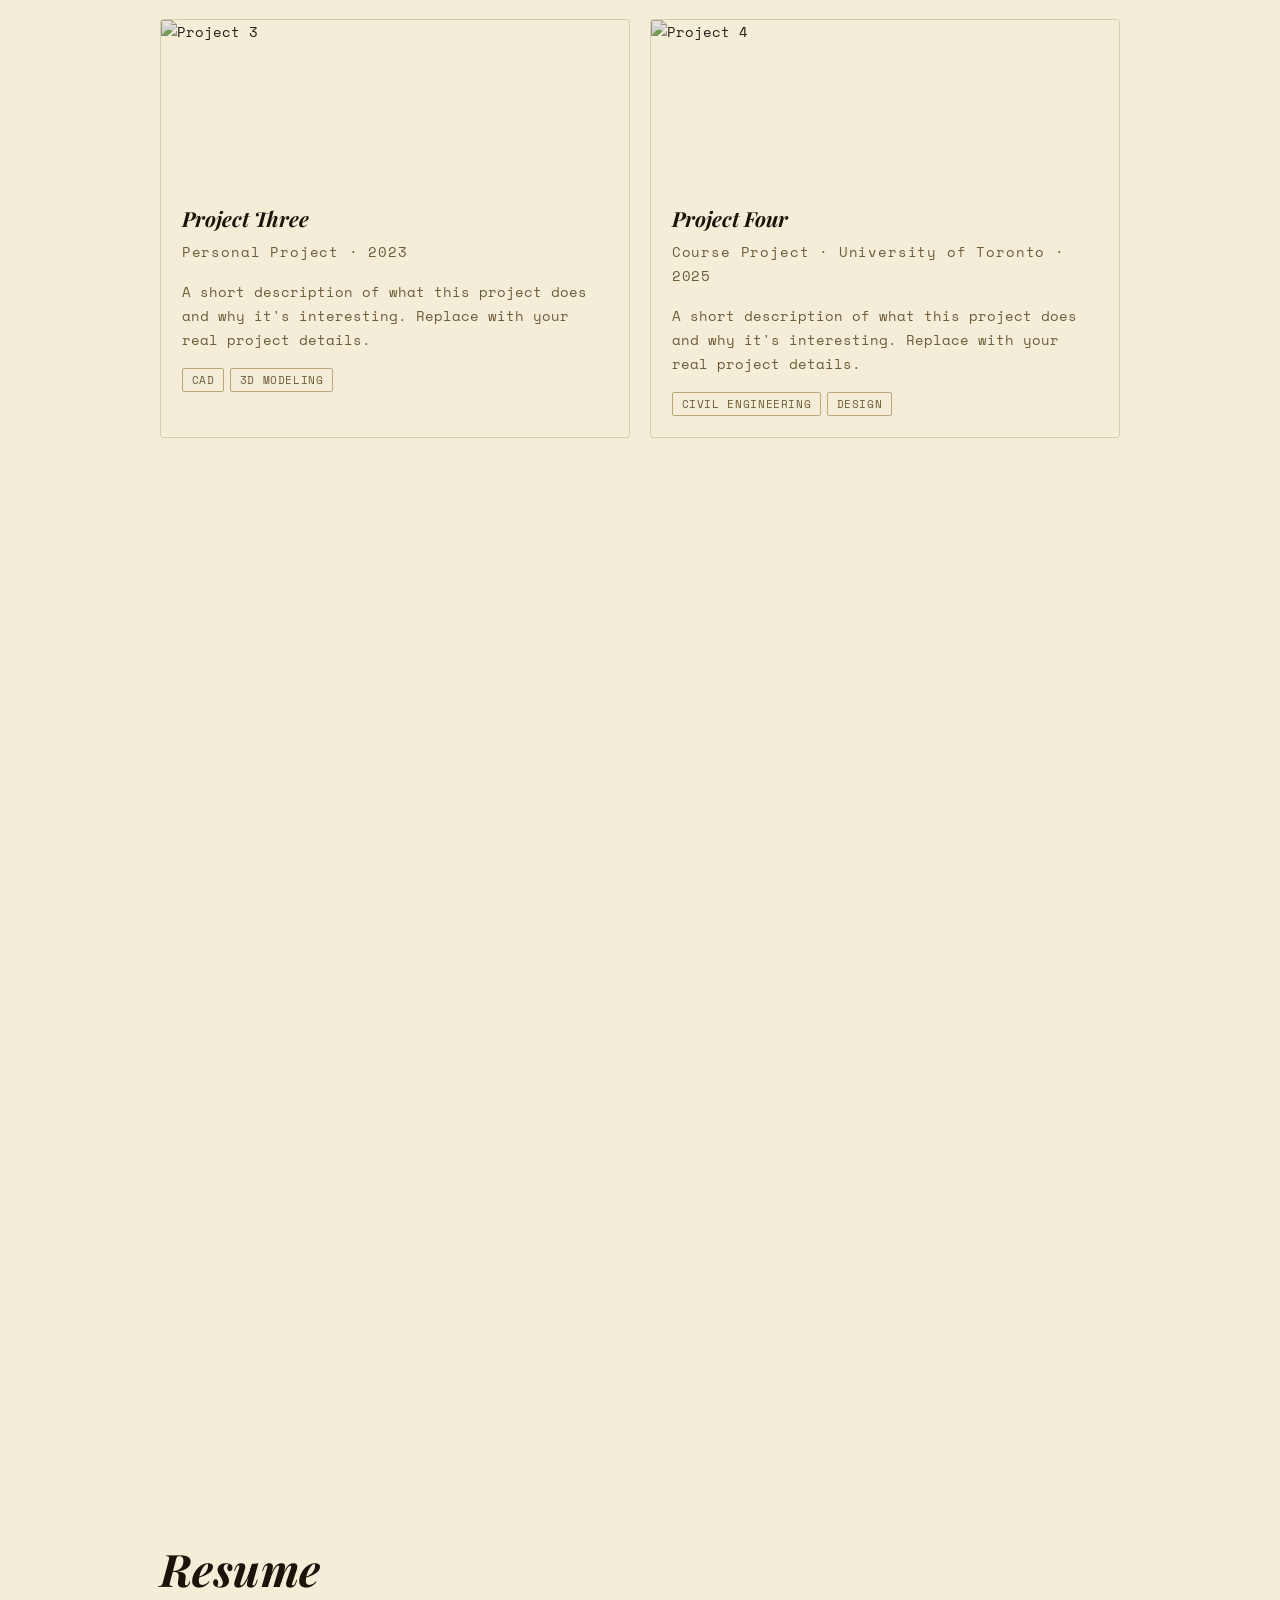
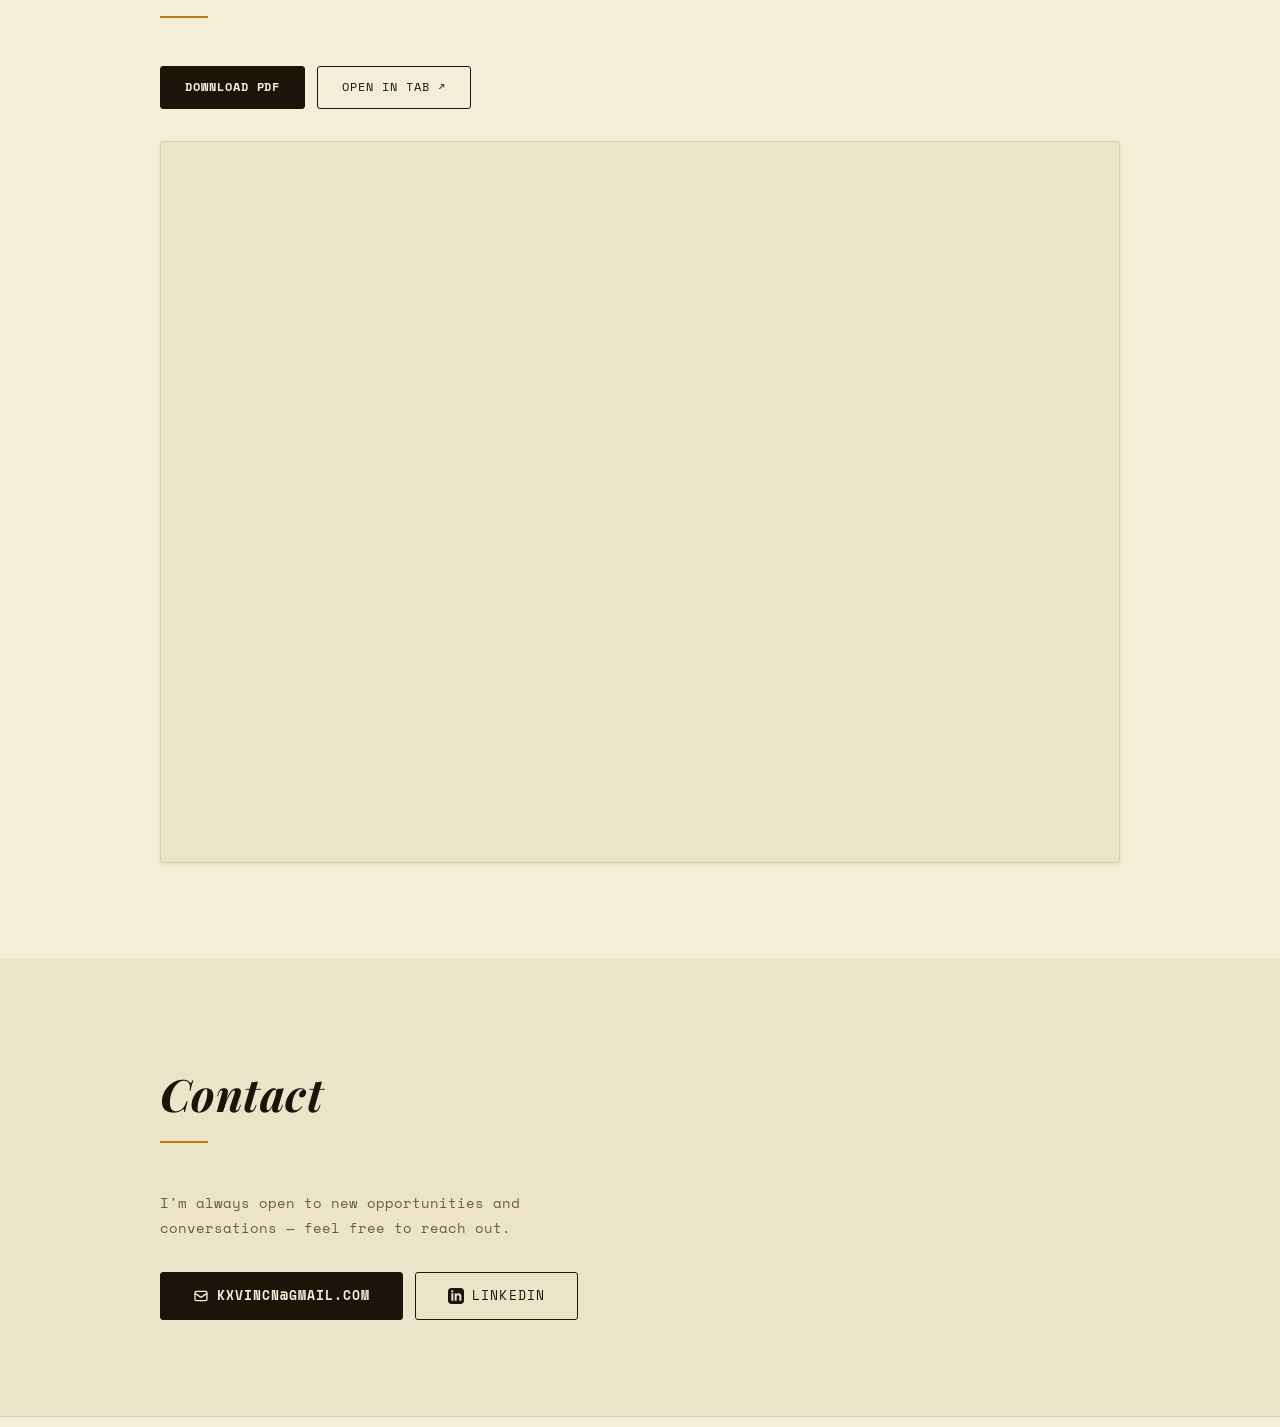
==== commit d9930ae6: "Fix pin-scroll: trigger all reveals on sticky, use CSS stagger Previous approach required user to sc" ====
--- a/index.html
+++ b/index.html
@@ -177,8 +177,9 @@
       document.documentElement.style.setProperty('--nav-h', navH + 'px');
 
       // ── Pin-scroll system ──────────────────────────
-      // Each .pin-wrap has extra height so its sticky .pin-section stays
-      // fixed while scroll progress drives element reveals.
+      // Each .pin-wrap is taller than its section so the sticky .pin-section
+      // holds on screen while reveal animations play out. Items all trigger at
+      // once via CSS transition-delay when the section first locks sticky.
       var pinData = [];
 
       function initPins() {
@@ -187,33 +188,25 @@
         pinData = [];
 
         document.querySelectorAll('.pin-wrap').forEach(function (wrap) {
-          var section  = wrap.querySelector('.pin-section');
-          var items    = Array.from(wrap.querySelectorAll('[data-pin-order]'))
-            .sort(function (a, b) { return +a.dataset.pinOrder - +b.dataset.pinOrder; });
-          var maxOrder = items.length ? +items[items.length - 1].dataset.pinOrder : 0;
-          // 220 px of scroll per step gives a comfortable reveal pace
-          var extraH   = (maxOrder + 1) * 220;
-
+          var section = wrap.querySelector('.pin-section');
+          // Hold section sticky for 1 full viewport of extra scroll — enough
+          // for all staggered animations (~1.2 s) to finish before it leaves.
+          var extraH = window.innerHeight;
           wrap.style.height = (section.offsetHeight + extraH) + 'px';
-          pinData.push({ wrap: wrap, items: items, maxOrder: maxOrder, extraH: extraH });
+          pinData.push({ wrap: wrap, section: section, triggered: false });
         });
       }
 
       function updatePins() {
         pinData.forEach(function (pd) {
-          var top      = pd.wrap.getBoundingClientRect().top;
-          // scrolled = 0 when section just hits sticky threshold; extraH when pin releases
-          var scrolled = navH - top;
-          var progress = Math.max(0, Math.min(1, scrolled / pd.extraH));
-
-          pd.items.forEach(function (item) {
-            var order     = +item.dataset.pinOrder;
-            // Spread reveals evenly over first 85% of the pin scroll range
-            var threshold = pd.maxOrder > 0 ? (order / pd.maxOrder) * 0.85 : 0;
-            if (progress >= threshold) {
+          if (pd.triggered) return;
+          // Fire once the wrapper's top edge has reached the nav (section is sticky)
+          if (pd.wrap.getBoundingClientRect().top <= navH) {
+            pd.triggered = true;
+            pd.section.querySelectorAll('.pin-item').forEach(function (item) {
               item.classList.add('pin-visible');
-            }
-          });
+            });
+          }
         });
       }
 
--- a/style.css
+++ b/style.css
@@ -68,20 +68,24 @@
 }
 
 /* ── Pin scroll ───────────────────────────────── */
-/* Extra wrapper height lets the sticky section hold position while items animate in */
+/* Wrapper height is set by JS (sectionHeight + extraH) so the sticky section
+   holds position while reveal animations complete. */
 .pin-section {
   position: sticky;
   top: var(--nav-h, 58px);
-  padding-top: 3rem;
-  padding-bottom: 3rem;
 }
 
 .pin-item {
   opacity: 0;
-  transform: translateY(26px) scale(0.97);
-  transition: opacity 0.52s cubic-bezier(0.25, 0.46, 0.45, 0.94),
-              transform 0.52s cubic-bezier(0.25, 0.46, 0.45, 0.94);
-}
+  transform: translateY(28px) scale(0.96);
+  transition: opacity 0.55s ease, transform 0.55s ease;
+}
+
+/* Stagger each item by its order */
+.pin-item[data-pin-order="1"] { transition-delay: 0.12s; }
+.pin-item[data-pin-order="2"] { transition-delay: 0.24s; }
+.pin-item[data-pin-order="3"] { transition-delay: 0.36s; }
+.pin-item[data-pin-order="4"] { transition-delay: 0.48s; }
 
 .pin-item.pin-visible {
   opacity: 1;
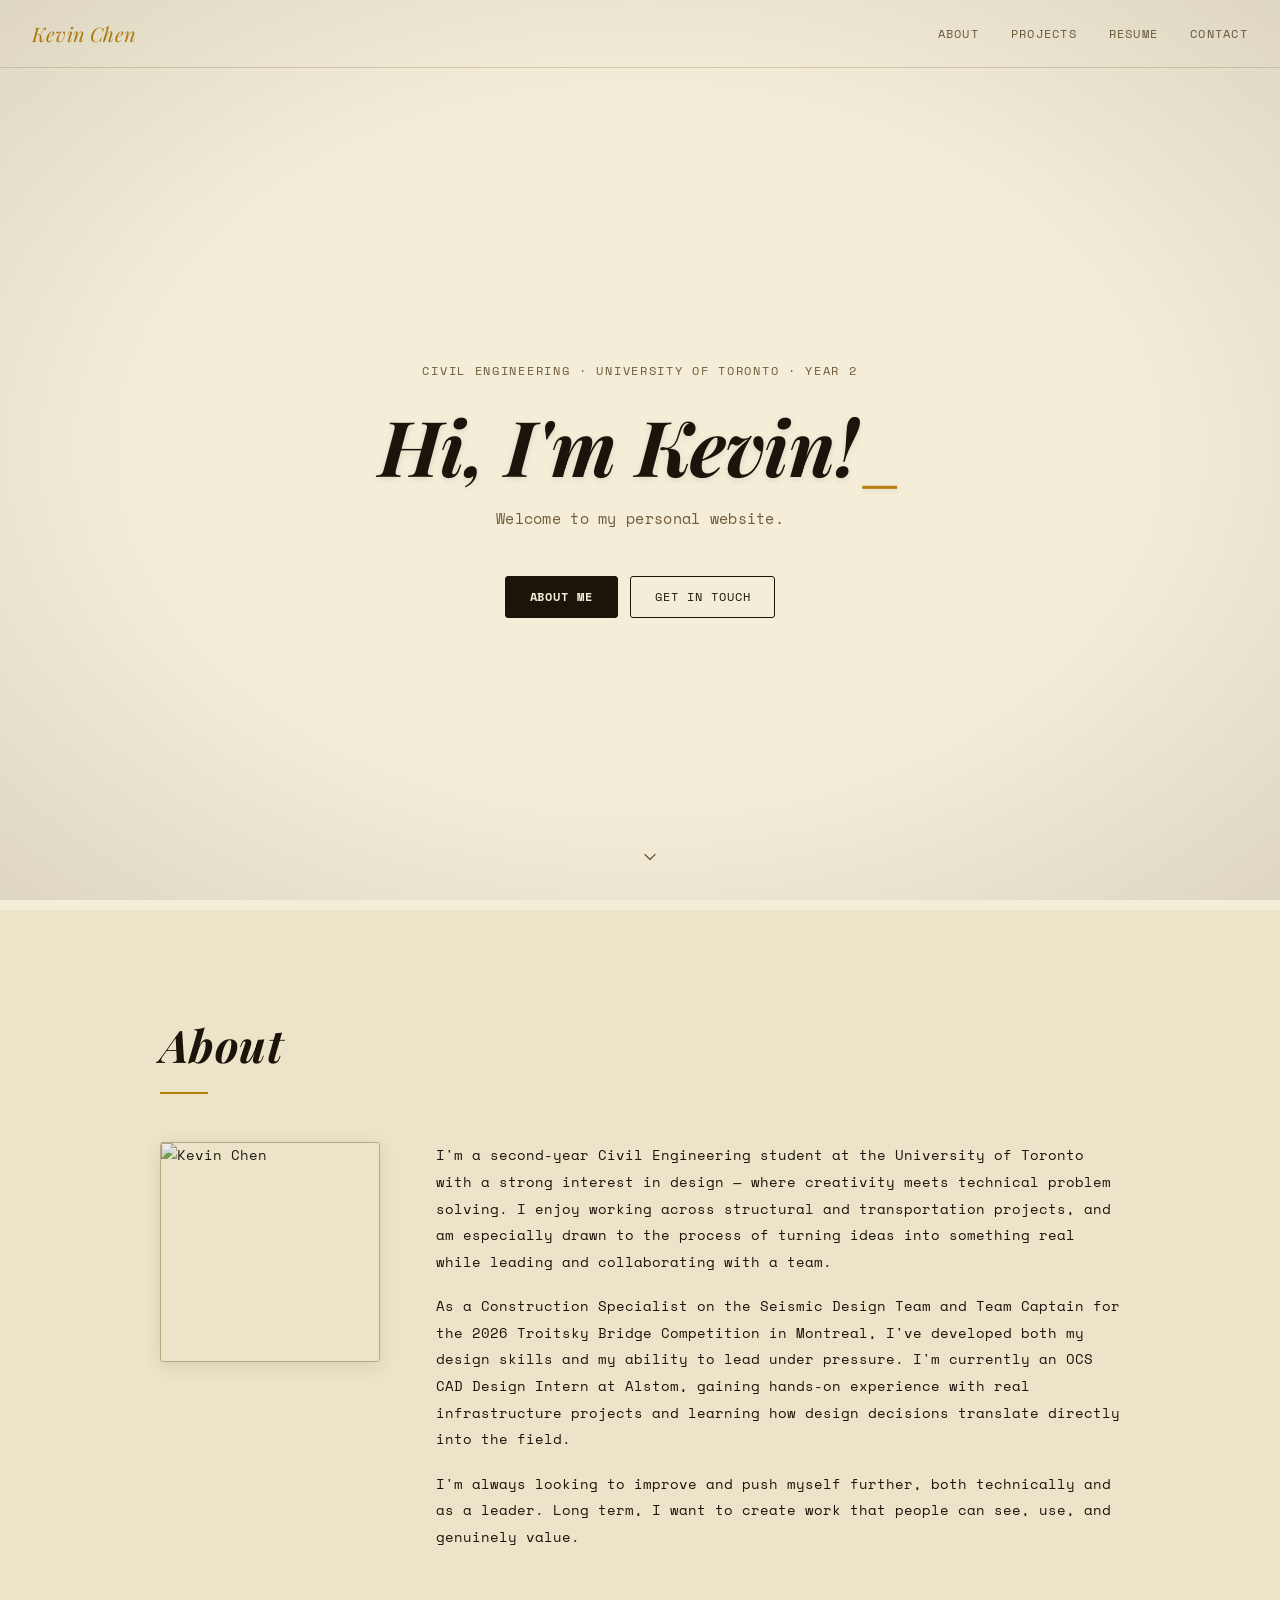
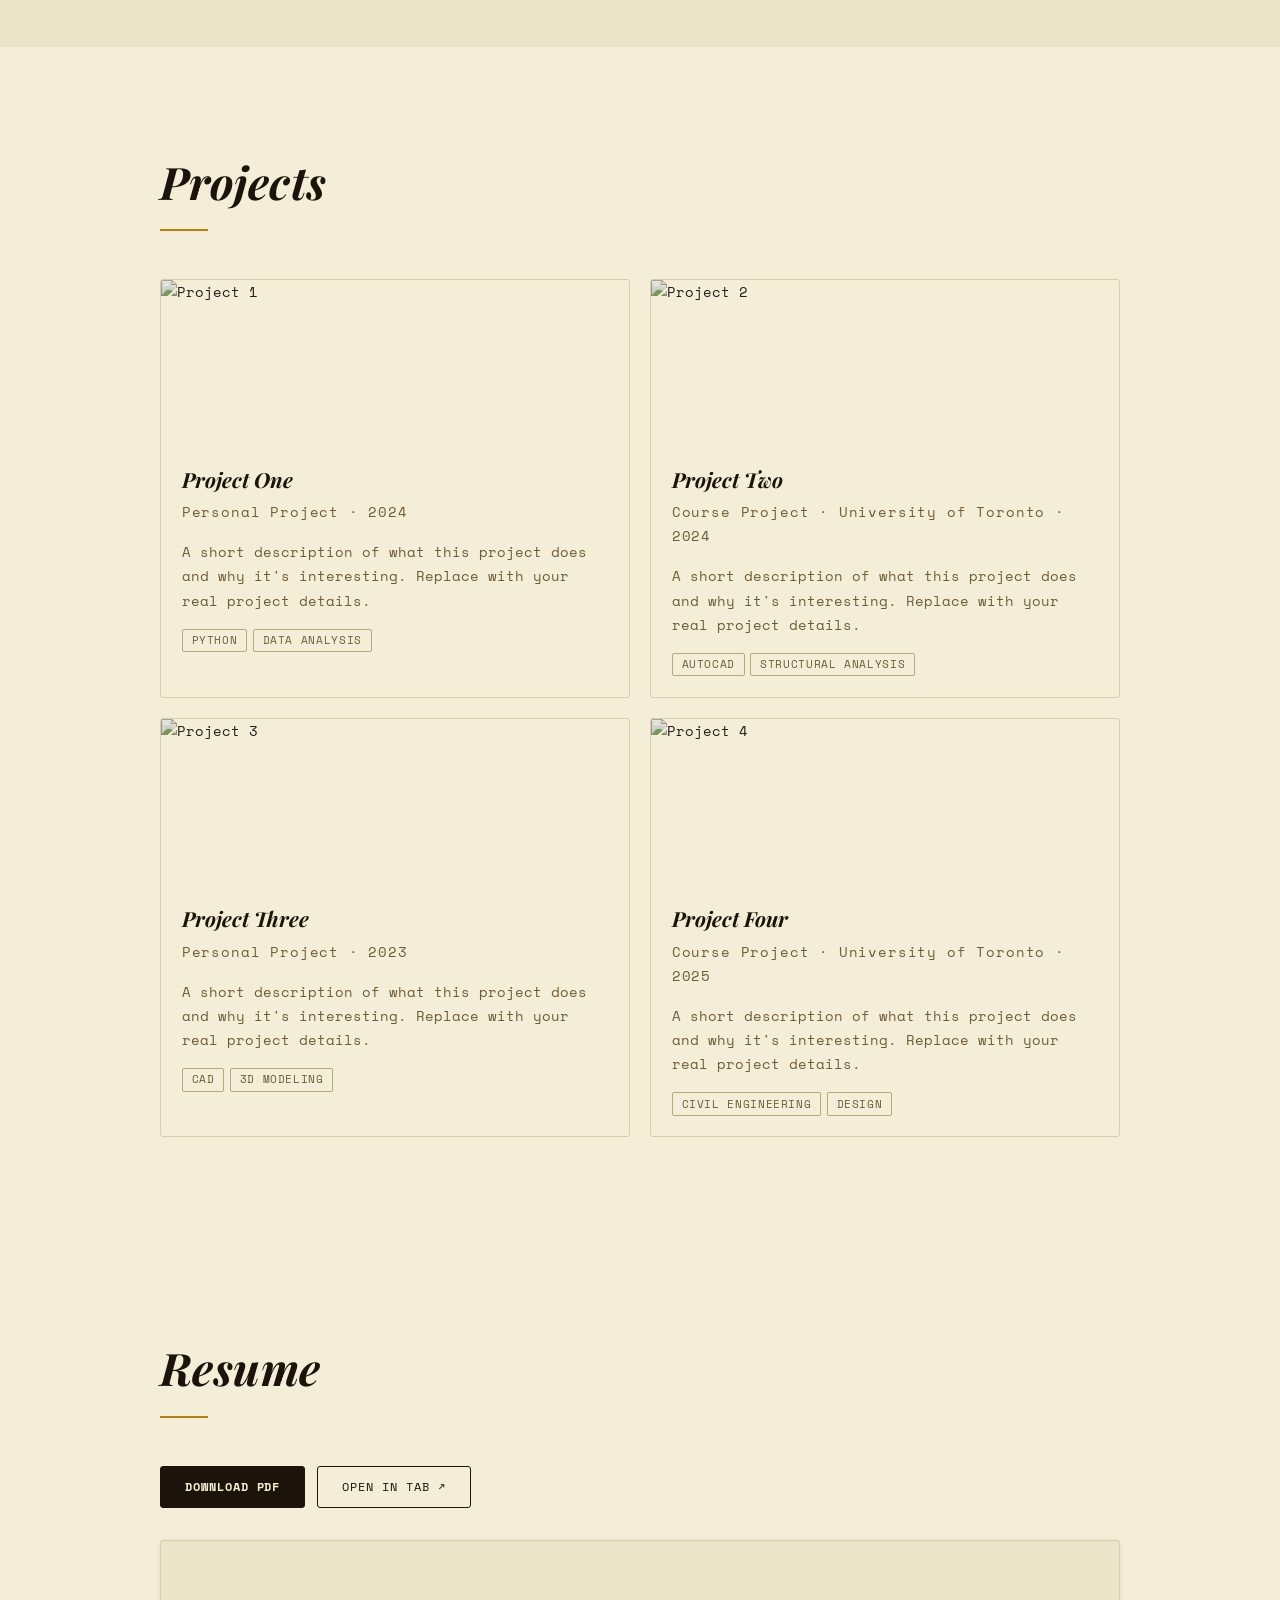
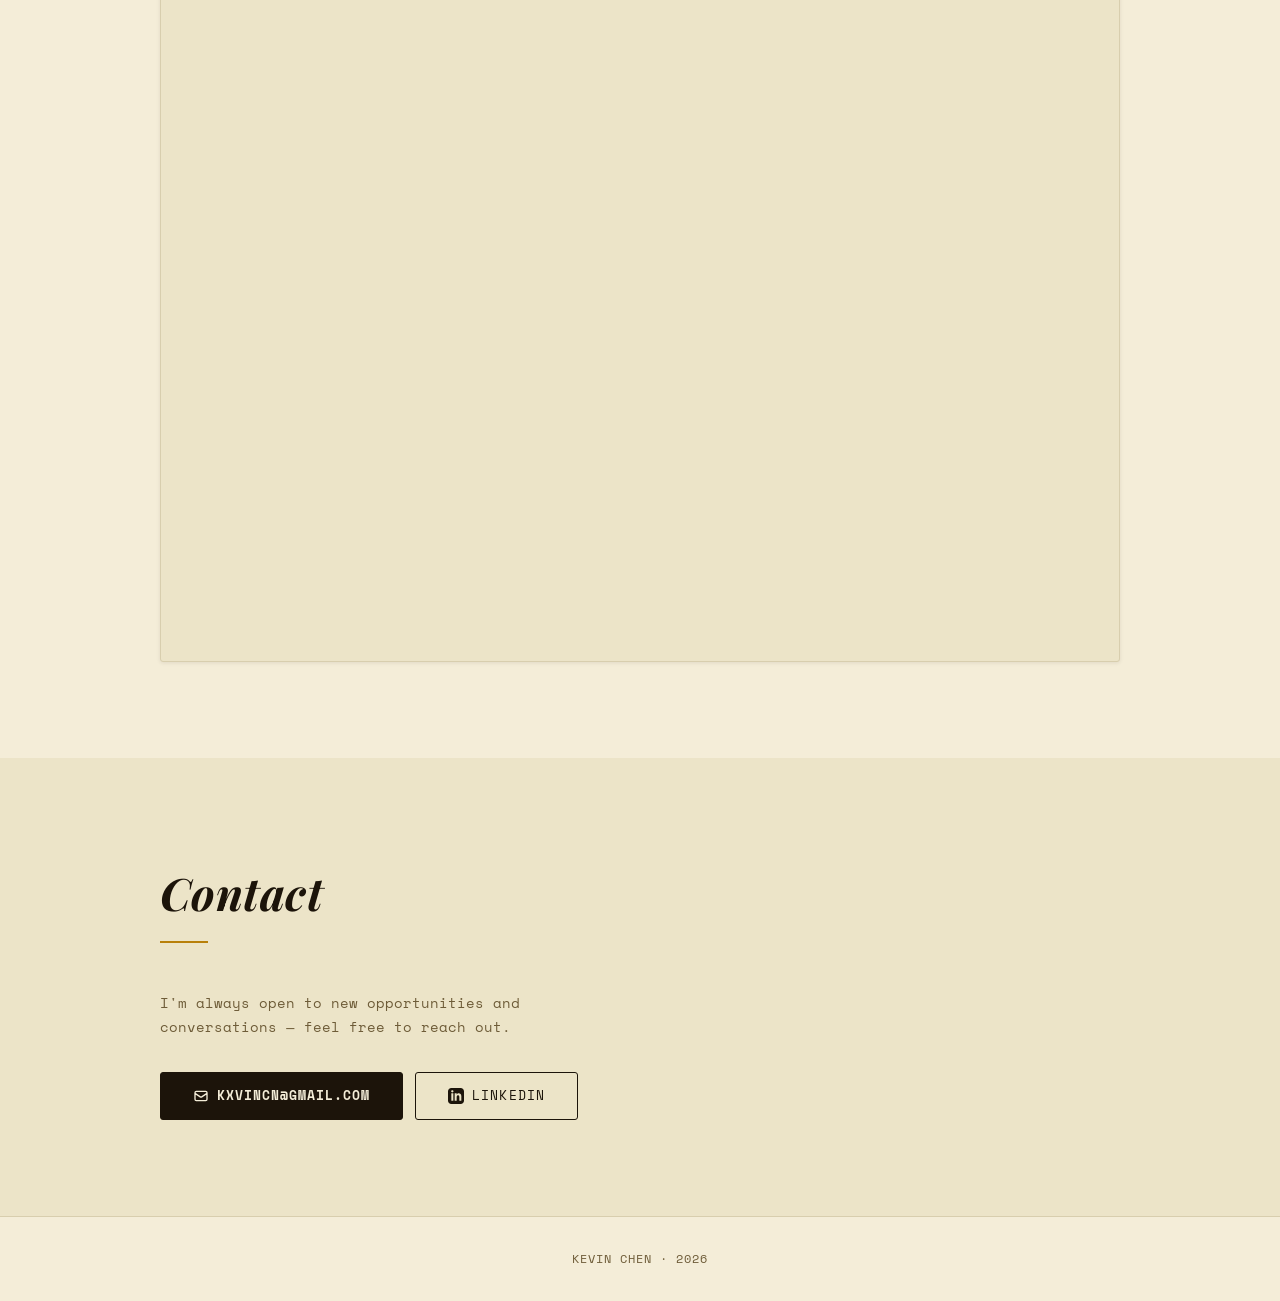
==== commit 86c27b95: "Revert to original pre-pin-scroll state" ====
--- a/index.html
+++ b/index.html
@@ -40,92 +40,88 @@
     </a>
   </section>
 
-  <!-- ABOUT (pin-wrap gives extra scroll room; section stays sticky while items pop in) -->
-  <div id="about" class="pin-wrap">
-    <section class="section section-alt pin-section">
-      <div class="container">
-        <h2 class="section-title pin-item" data-pin-order="0">About</h2>
-        <div class="about-grid">
-          <div class="about-img-wrap pin-item" data-pin-order="1">
-            <img src="https://placehold.co/280x280/ece4c8/6e5c38?text=Photo" alt="Kevin Chen" />
-          </div>
-          <div class="about-text">
-            <p class="pin-item" data-pin-order="2">I'm a second-year Civil Engineering student at the University of Toronto with a strong interest in design — where creativity meets technical problem solving. I enjoy working across structural and transportation projects, and am especially drawn to the process of turning ideas into something real while leading and collaborating with a team.</p>
-            <p class="pin-item" data-pin-order="3">As a Construction Specialist on the Seismic Design Team and Team Captain for the 2026 Troitsky Bridge Competition in Montreal, I've developed both my design skills and my ability to lead under pressure. I'm currently an OCS CAD Design Intern at Alstom, gaining hands-on experience with real infrastructure projects and learning how design decisions translate directly into the field.</p>
-            <p class="pin-item" data-pin-order="4">I'm always looking to improve and push myself further, both technically and as a leader. Long term, I want to create work that people can see, use, and genuinely value.</p>
-          </div>
+  <!-- ABOUT -->
+  <section id="about" class="section section-alt">
+    <div class="container">
+      <h2 class="section-title reveal">About</h2>
+      <div class="about-grid reveal">
+        <div class="about-img-wrap">
+          <img src="https://placehold.co/280x280/ece4c8/6e5c38?text=Photo" alt="Kevin Chen" />
         </div>
-      </div>
-    </section>
-  </div>
-
-  <!-- PROJECTS (pin-wrap gives extra scroll room; cards pop in one by one) -->
-  <div id="projects" class="pin-wrap">
-    <section class="section pin-section">
-      <div class="container">
-        <h2 class="section-title pin-item" data-pin-order="0">Projects</h2>
-        <div class="projects-grid">
-
-          <a href="projects/project-one.html" class="project-card pin-item" data-pin-order="1">
-            <div class="project-card-img">
-              <img src="https://placehold.co/600x320/ece4c8/6e5c38?text=Project+1" alt="Project 1" />
-            </div>
-            <div class="project-card-body">
-              <h4>Project One</h4>
-              <p class="project-card-org">Personal Project &middot; 2024</p>
-              <p>A short description of what this project does and why it's interesting. Replace with your real project details.</p>
-              <div class="project-tags">
-                <span>Python</span><span>Data Analysis</span>
-              </div>
-            </div>
-          </a>
-
-          <a href="projects/project-two.html" class="project-card pin-item" data-pin-order="2">
-            <div class="project-card-img">
-              <img src="https://placehold.co/600x320/ece4c8/6e5c38?text=Project+2" alt="Project 2" />
-            </div>
-            <div class="project-card-body">
-              <h4>Project Two</h4>
-              <p class="project-card-org">Course Project &middot; University of Toronto &middot; 2024</p>
-              <p>A short description of what this project does and why it's interesting. Replace with your real project details.</p>
-              <div class="project-tags">
-                <span>AutoCAD</span><span>Structural Analysis</span>
-              </div>
-            </div>
-          </a>
-
-          <a href="projects/project-three.html" class="project-card pin-item" data-pin-order="3">
-            <div class="project-card-img">
-              <img src="https://placehold.co/600x320/ece4c8/6e5c38?text=Project+3" alt="Project 3" />
-            </div>
-            <div class="project-card-body">
-              <h4>Project Three</h4>
-              <p class="project-card-org">Personal Project &middot; 2023</p>
-              <p>A short description of what this project does and why it's interesting. Replace with your real project details.</p>
-              <div class="project-tags">
-                <span>CAD</span><span>3D Modeling</span>
-              </div>
-            </div>
-          </a>
-
-          <a href="projects/project-four.html" class="project-card pin-item" data-pin-order="4">
-            <div class="project-card-img">
-              <img src="https://placehold.co/600x320/ece4c8/6e5c38?text=Project+4" alt="Project 4" />
-            </div>
-            <div class="project-card-body">
-              <h4>Project Four</h4>
-              <p class="project-card-org">Course Project &middot; University of Toronto &middot; 2025</p>
-              <p>A short description of what this project does and why it's interesting. Replace with your real project details.</p>
-              <div class="project-tags">
-                <span>Civil Engineering</span><span>Design</span>
-              </div>
-            </div>
-          </a>
-
+        <div class="about-text">
+          <p>I'm a second-year Civil Engineering student at the University of Toronto with a strong interest in design — where creativity meets technical problem solving. I enjoy working across structural and transportation projects, and am especially drawn to the process of turning ideas into something real while leading and collaborating with a team.</p>
+          <p>As a Construction Specialist on the Seismic Design Team and Team Captain for the 2026 Troitsky Bridge Competition in Montreal, I've developed both my design skills and my ability to lead under pressure. I'm currently an OCS CAD Design Intern at Alstom, gaining hands-on experience with real infrastructure projects and learning how design decisions translate directly into the field.</p>
+          <p>I'm always looking to improve and push myself further, both technically and as a leader. Long term, I want to create work that people can see, use, and genuinely value.</p>
         </div>
       </div>
-    </section>
-  </div>
+    </div>
+  </section>
+
+  <!-- PROJECTS -->
+  <section id="projects" class="section">
+    <div class="container">
+      <h2 class="section-title reveal">Projects</h2>
+      <div class="projects-grid">
+
+        <a href="projects/project-one.html" class="project-card reveal">
+          <div class="project-card-img">
+            <img src="https://placehold.co/600x320/ece4c8/6e5c38?text=Project+1" alt="Project 1" />
+          </div>
+          <div class="project-card-body">
+            <h4>Project One</h4>
+            <p class="project-card-org">Personal Project &middot; 2024</p>
+            <p>A short description of what this project does and why it's interesting. Replace with your real project details.</p>
+            <div class="project-tags">
+              <span>Python</span><span>Data Analysis</span>
+            </div>
+          </div>
+        </a>
+
+        <a href="projects/project-two.html" class="project-card reveal">
+          <div class="project-card-img">
+            <img src="https://placehold.co/600x320/ece4c8/6e5c38?text=Project+2" alt="Project 2" />
+          </div>
+          <div class="project-card-body">
+            <h4>Project Two</h4>
+            <p class="project-card-org">Course Project &middot; University of Toronto &middot; 2024</p>
+            <p>A short description of what this project does and why it's interesting. Replace with your real project details.</p>
+            <div class="project-tags">
+              <span>AutoCAD</span><span>Structural Analysis</span>
+            </div>
+          </div>
+        </a>
+
+        <a href="projects/project-three.html" class="project-card reveal">
+          <div class="project-card-img">
+            <img src="https://placehold.co/600x320/ece4c8/6e5c38?text=Project+3" alt="Project 3" />
+          </div>
+          <div class="project-card-body">
+            <h4>Project Three</h4>
+            <p class="project-card-org">Personal Project &middot; 2023</p>
+            <p>A short description of what this project does and why it's interesting. Replace with your real project details.</p>
+            <div class="project-tags">
+              <span>CAD</span><span>3D Modeling</span>
+            </div>
+          </div>
+        </a>
+
+        <a href="projects/project-four.html" class="project-card reveal">
+          <div class="project-card-img">
+            <img src="https://placehold.co/600x320/ece4c8/6e5c38?text=Project+4" alt="Project 4" />
+          </div>
+          <div class="project-card-body">
+            <h4>Project Four</h4>
+            <p class="project-card-org">Course Project &middot; University of Toronto &middot; 2025</p>
+            <p>A short description of what this project does and why it's interesting. Replace with your real project details.</p>
+            <div class="project-tags">
+              <span>Civil Engineering</span><span>Design</span>
+            </div>
+          </div>
+        </a>
+
+      </div>
+    </div>
+  </section>
 
   <!-- RESUME -->
   <section id="resume" class="section">
@@ -166,57 +162,18 @@
 
   <script>
     (function () {
-      var nav         = document.querySelector('nav');
-      var heroContent = document.querySelector('.hero-content');
-      var scrollInd   = document.querySelector('.scroll-indicator');
-      var heroSection = document.querySelector('.hero');
-      var lastY       = 0;
-      var navH        = nav.offsetHeight;
-
-      // Expose nav height to CSS for sticky offsets
-      document.documentElement.style.setProperty('--nav-h', navH + 'px');
-
-      // ── Pin-scroll system ──────────────────────────
-      // Each .pin-wrap is taller than its section so the sticky .pin-section
-      // holds on screen while reveal animations play out. Items all trigger at
-      // once via CSS transition-delay when the section first locks sticky.
-      var pinData = [];
-
-      function initPins() {
-        navH = nav.offsetHeight;
-        document.documentElement.style.setProperty('--nav-h', navH + 'px');
-        pinData = [];
-
-        document.querySelectorAll('.pin-wrap').forEach(function (wrap) {
-          var section = wrap.querySelector('.pin-section');
-          // Hold section sticky for 1 full viewport of extra scroll — enough
-          // for all staggered animations (~1.2 s) to finish before it leaves.
-          var extraH = window.innerHeight;
-          wrap.style.height = (section.offsetHeight + extraH) + 'px';
-          pinData.push({ wrap: wrap, section: section, triggered: false });
-        });
-      }
-
-      function updatePins() {
-        pinData.forEach(function (pd) {
-          if (pd.triggered) return;
-          // Fire once the wrapper's top edge has reached the nav (section is sticky)
-          if (pd.wrap.getBoundingClientRect().top <= navH) {
-            pd.triggered = true;
-            pd.section.querySelectorAll('.pin-item').forEach(function (item) {
-              item.classList.add('pin-visible');
-            });
-          }
-        });
-      }
-
-      // ── Main scroll handler ────────────────────────
+      var nav          = document.querySelector('nav');
+      var heroContent  = document.querySelector('.hero-content');
+      var scrollInd    = document.querySelector('.scroll-indicator');
+      var heroSection  = document.querySelector('.hero');
+      var lastY        = 0;
+
       function onScroll() {
         var y = window.scrollY;
 
-        // Hide/show nav on direction change
+        // Hide/show nav
         if (y > lastY && y > 80) { nav.classList.add('nav-hidden'); }
-        else                     { nav.classList.remove('nav-hidden'); }
+        else { nav.classList.remove('nav-hidden'); }
         lastY = y;
 
         // Hero parallax — content drifts up and fades as you scroll away
@@ -231,14 +188,11 @@
             scrollInd.style.opacity = String(Math.max(0, 1 - ratio * 4));
           }
         }
-
-        updatePins();
       }
 
       window.addEventListener('scroll', onScroll, { passive: true });
-      window.addEventListener('resize', function () { initPins(); updatePins(); });
-
-      // ── Scroll reveal for non-pin sections ────────
+
+      // Scroll reveal (Intersection Observer)
       var observer = new IntersectionObserver(function (entries) {
         entries.forEach(function (entry) {
           if (entry.isIntersecting) {
@@ -251,10 +205,6 @@
       document.querySelectorAll('.reveal').forEach(function (el) {
         observer.observe(el);
       });
-
-      // Init
-      initPins();
-      updatePins();
     }());
   </script>
 </body>
--- a/style.css
+++ b/style.css
@@ -67,32 +67,10 @@
   transform: translateY(0);
 }
 
-/* ── Pin scroll ───────────────────────────────── */
-/* Wrapper height is set by JS (sectionHeight + extraH) so the sticky section
-   holds position while reveal animations complete. */
-.pin-section {
-  position: sticky;
-  top: var(--nav-h, 58px);
-}
-
-.pin-item {
-  opacity: 0;
-  transform: translateY(28px) scale(0.96);
-  transition: opacity 0.55s ease, transform 0.55s ease;
-}
-
-/* Stagger each item by its order */
-.pin-item[data-pin-order="1"] { transition-delay: 0.12s; }
-.pin-item[data-pin-order="2"] { transition-delay: 0.24s; }
-.pin-item[data-pin-order="3"] { transition-delay: 0.36s; }
-.pin-item[data-pin-order="4"] { transition-delay: 0.48s; }
-
-.pin-item.pin-visible {
-  opacity: 1;
-  transform: none;
-}
-
-.section-title.pin-visible::after { width: 3rem; }
+/* Stagger project cards */
+.projects-grid .project-card:nth-child(2) { transition-delay: 0.10s; }
+.projects-grid .project-card:nth-child(3) { transition-delay: 0.20s; }
+.projects-grid .project-card:nth-child(4) { transition-delay: 0.30s; }
 
 /* Reduced motion */
 @media (prefers-reduced-motion: reduce) {
